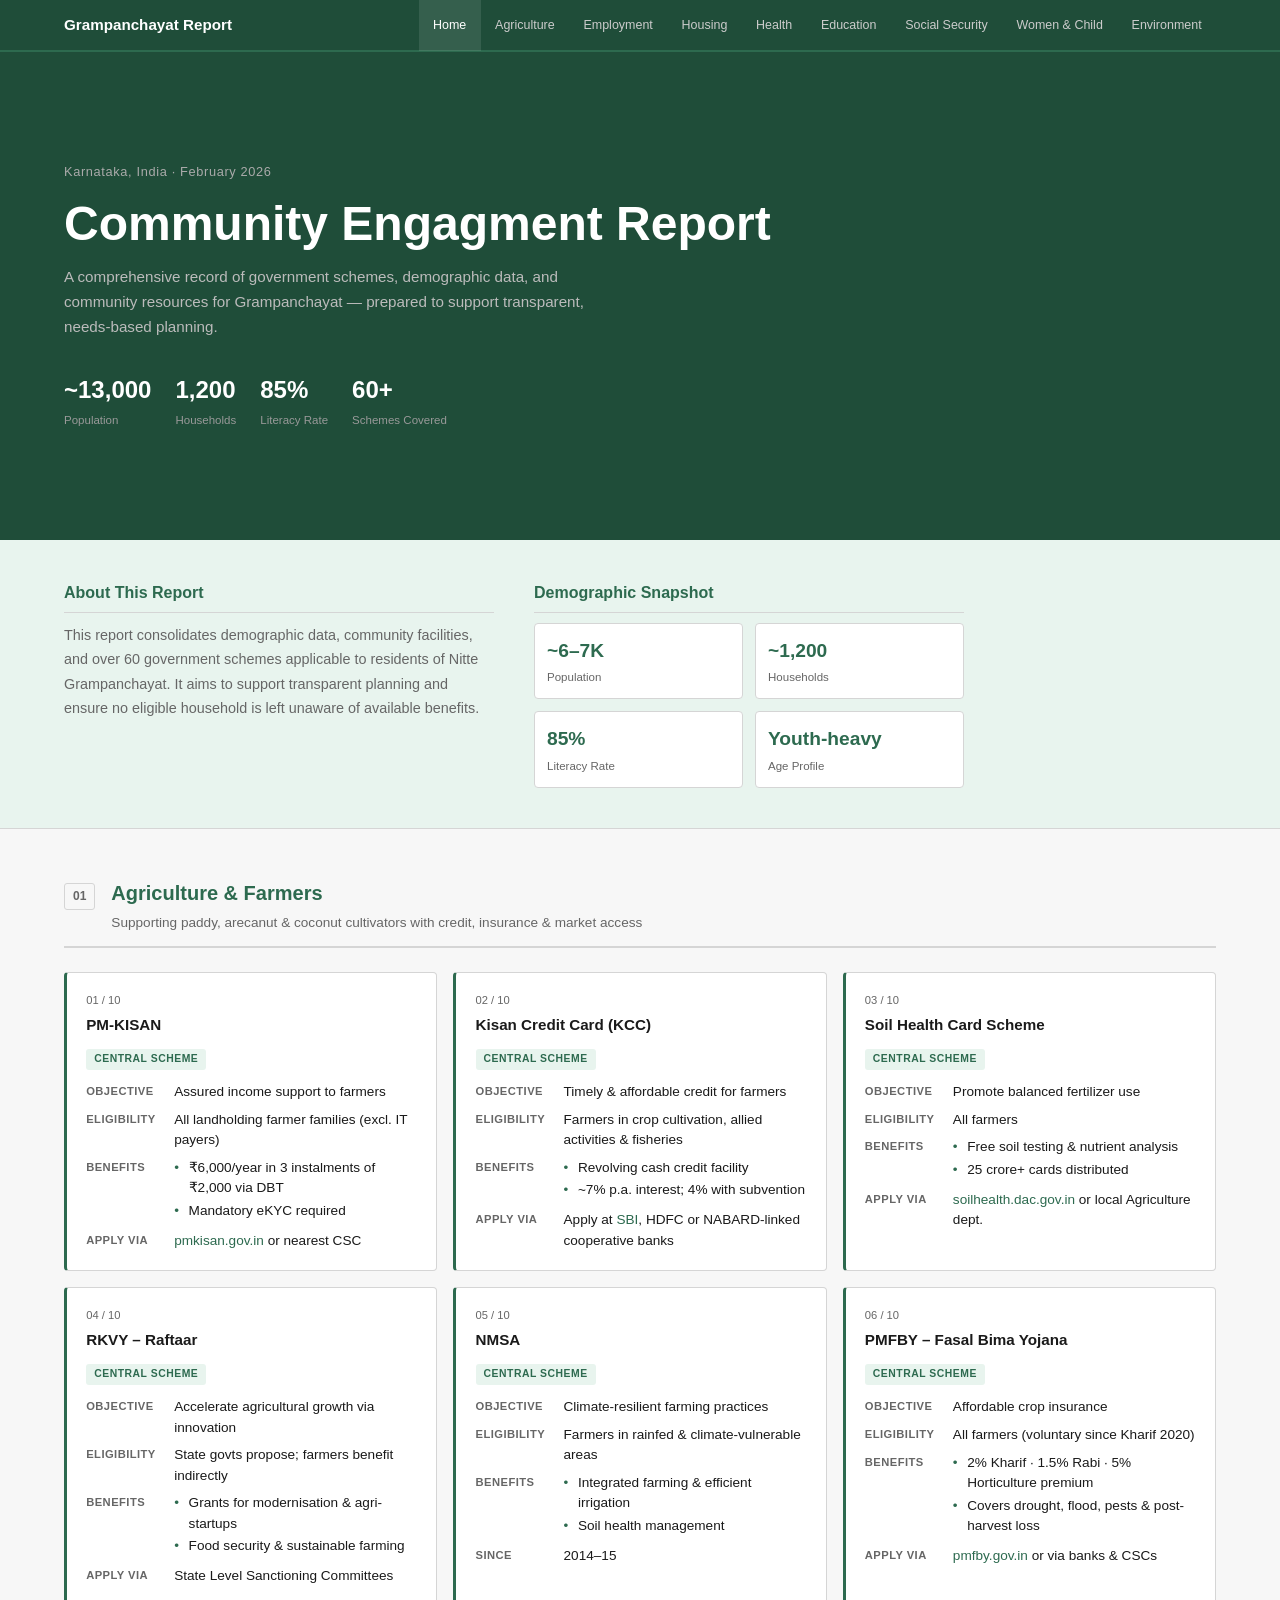
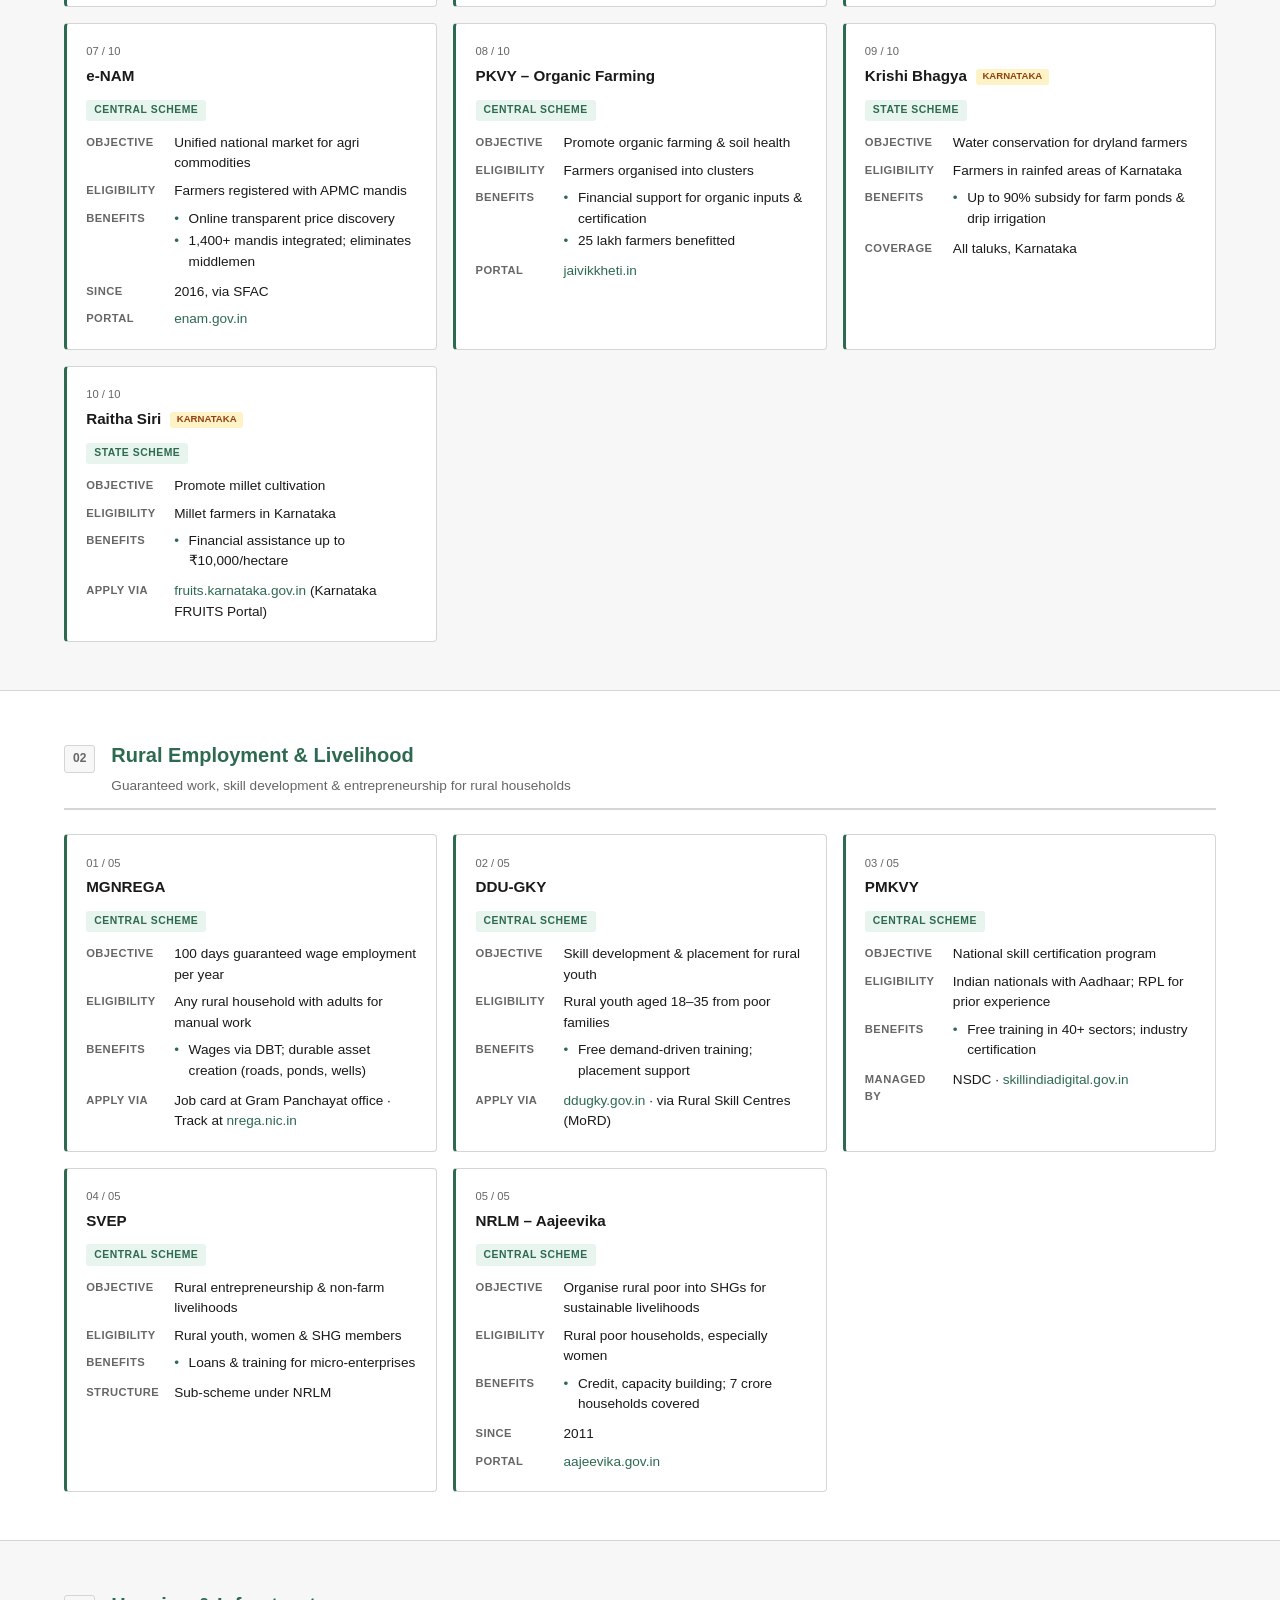
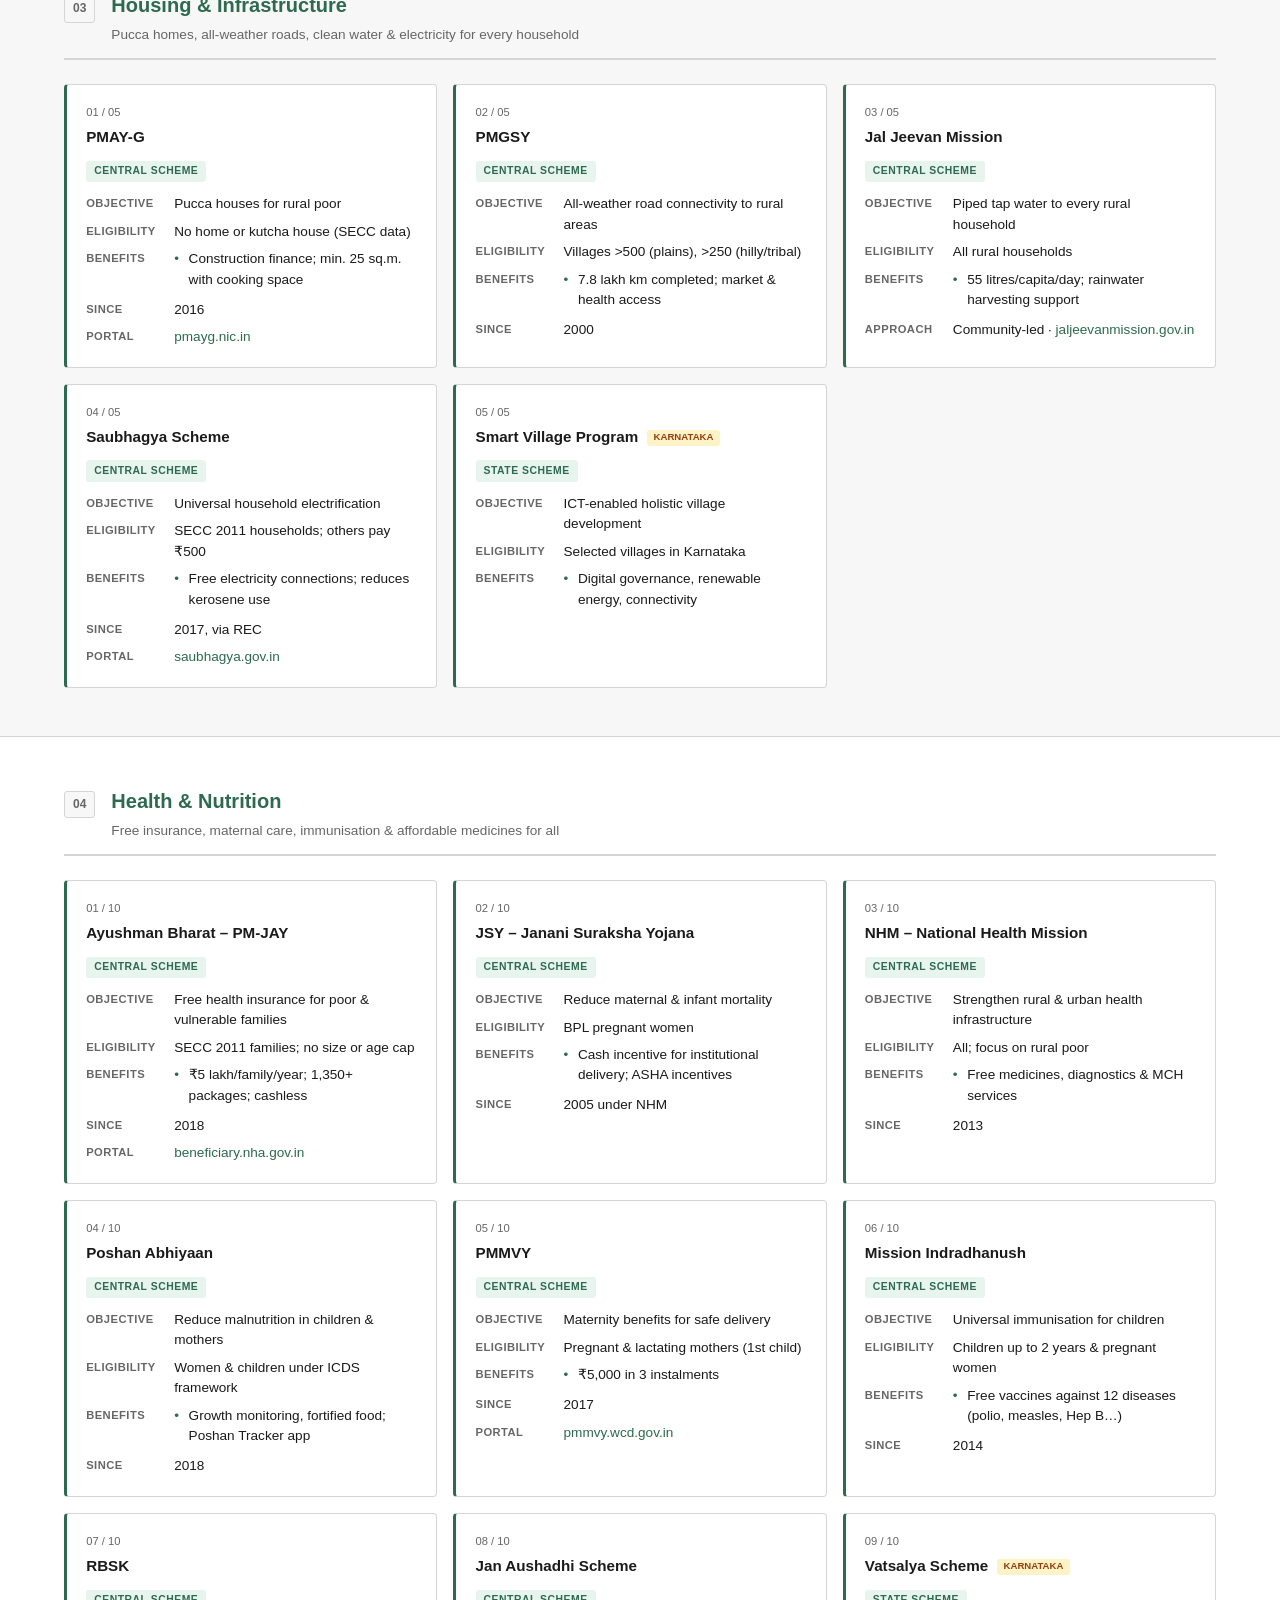
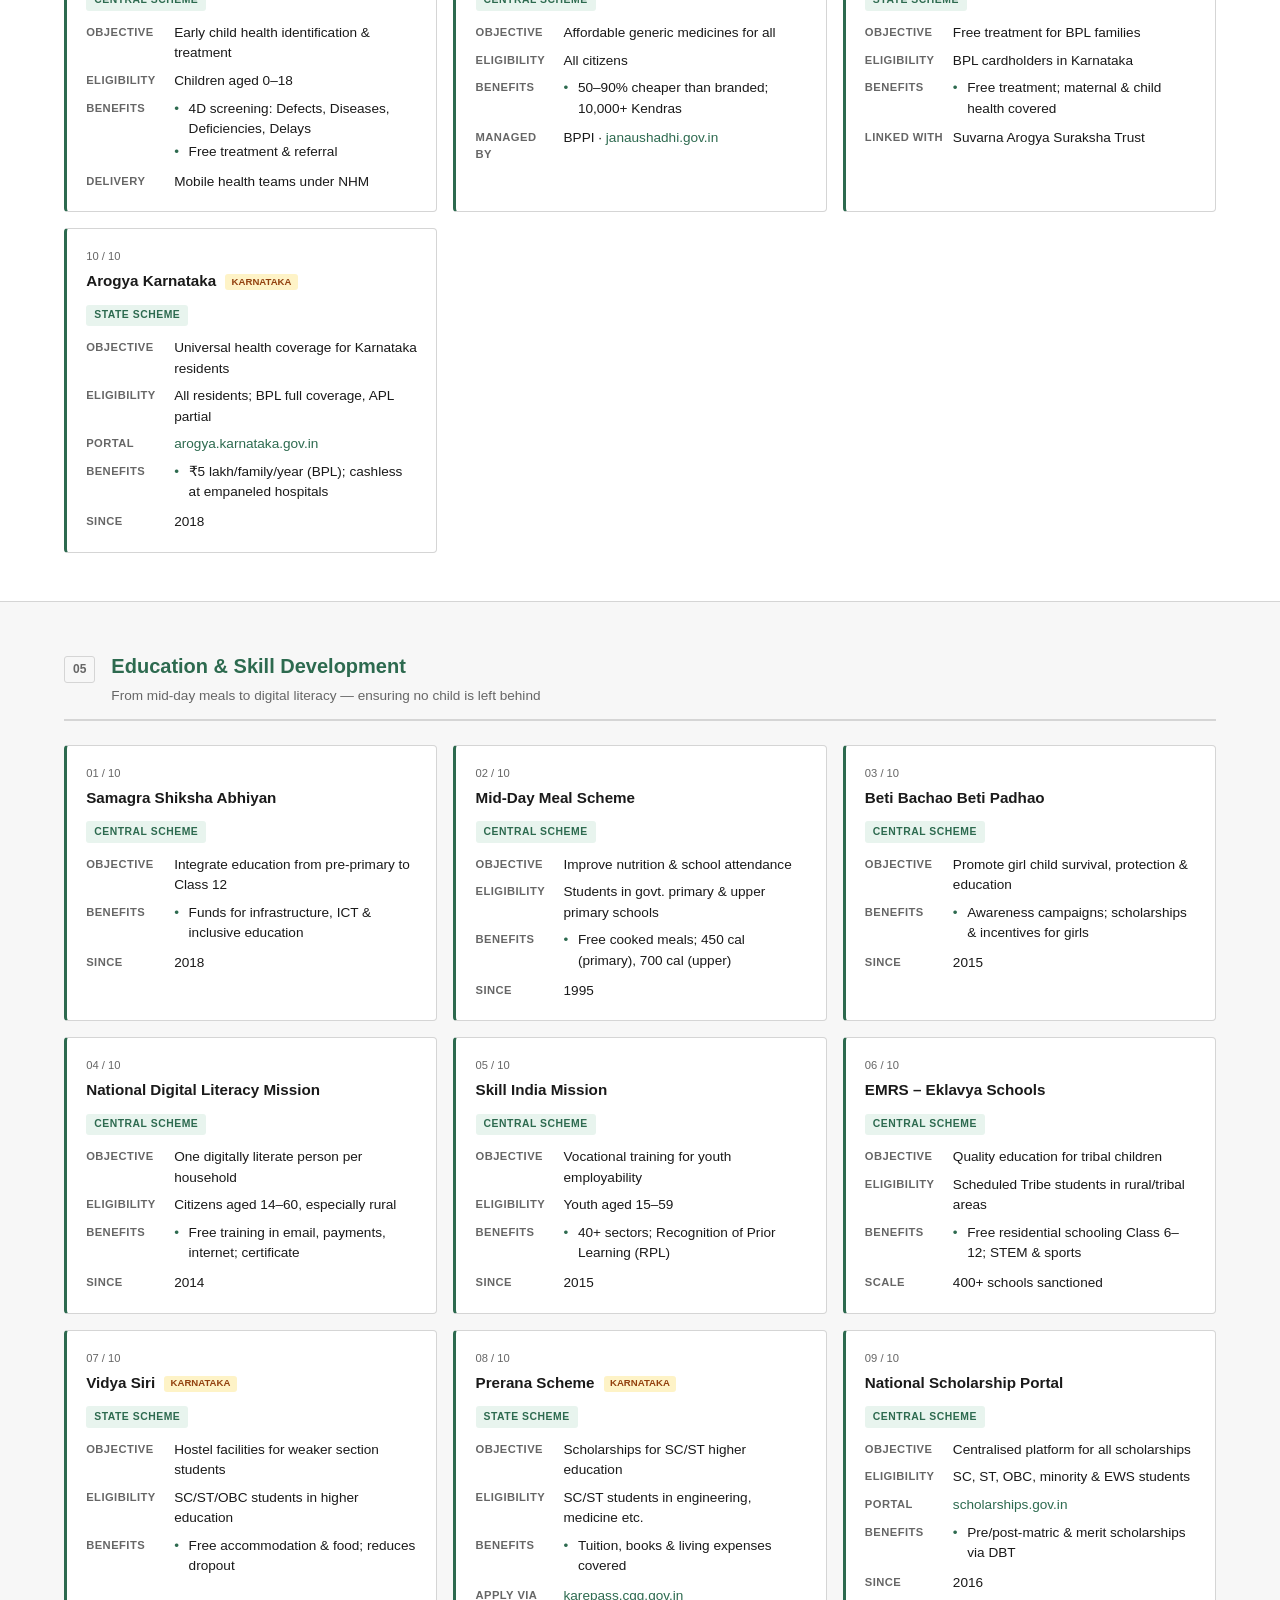
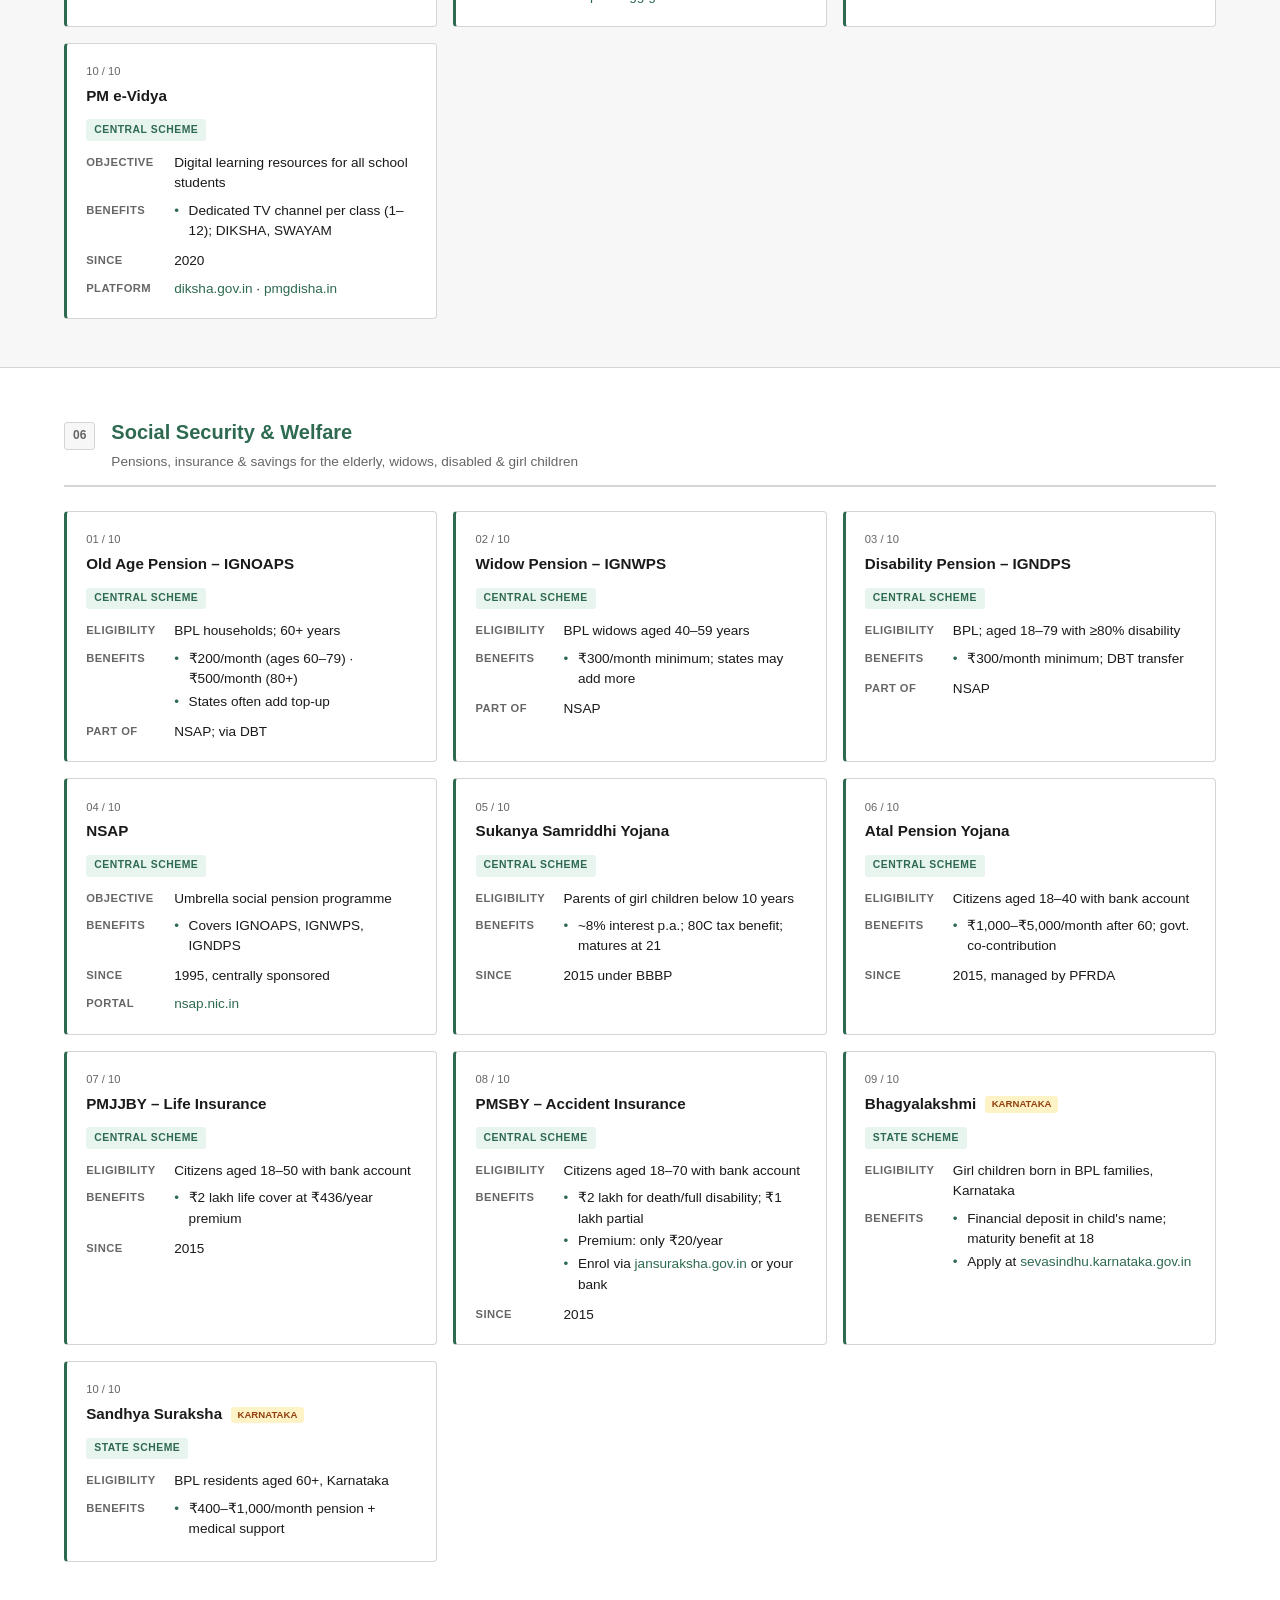
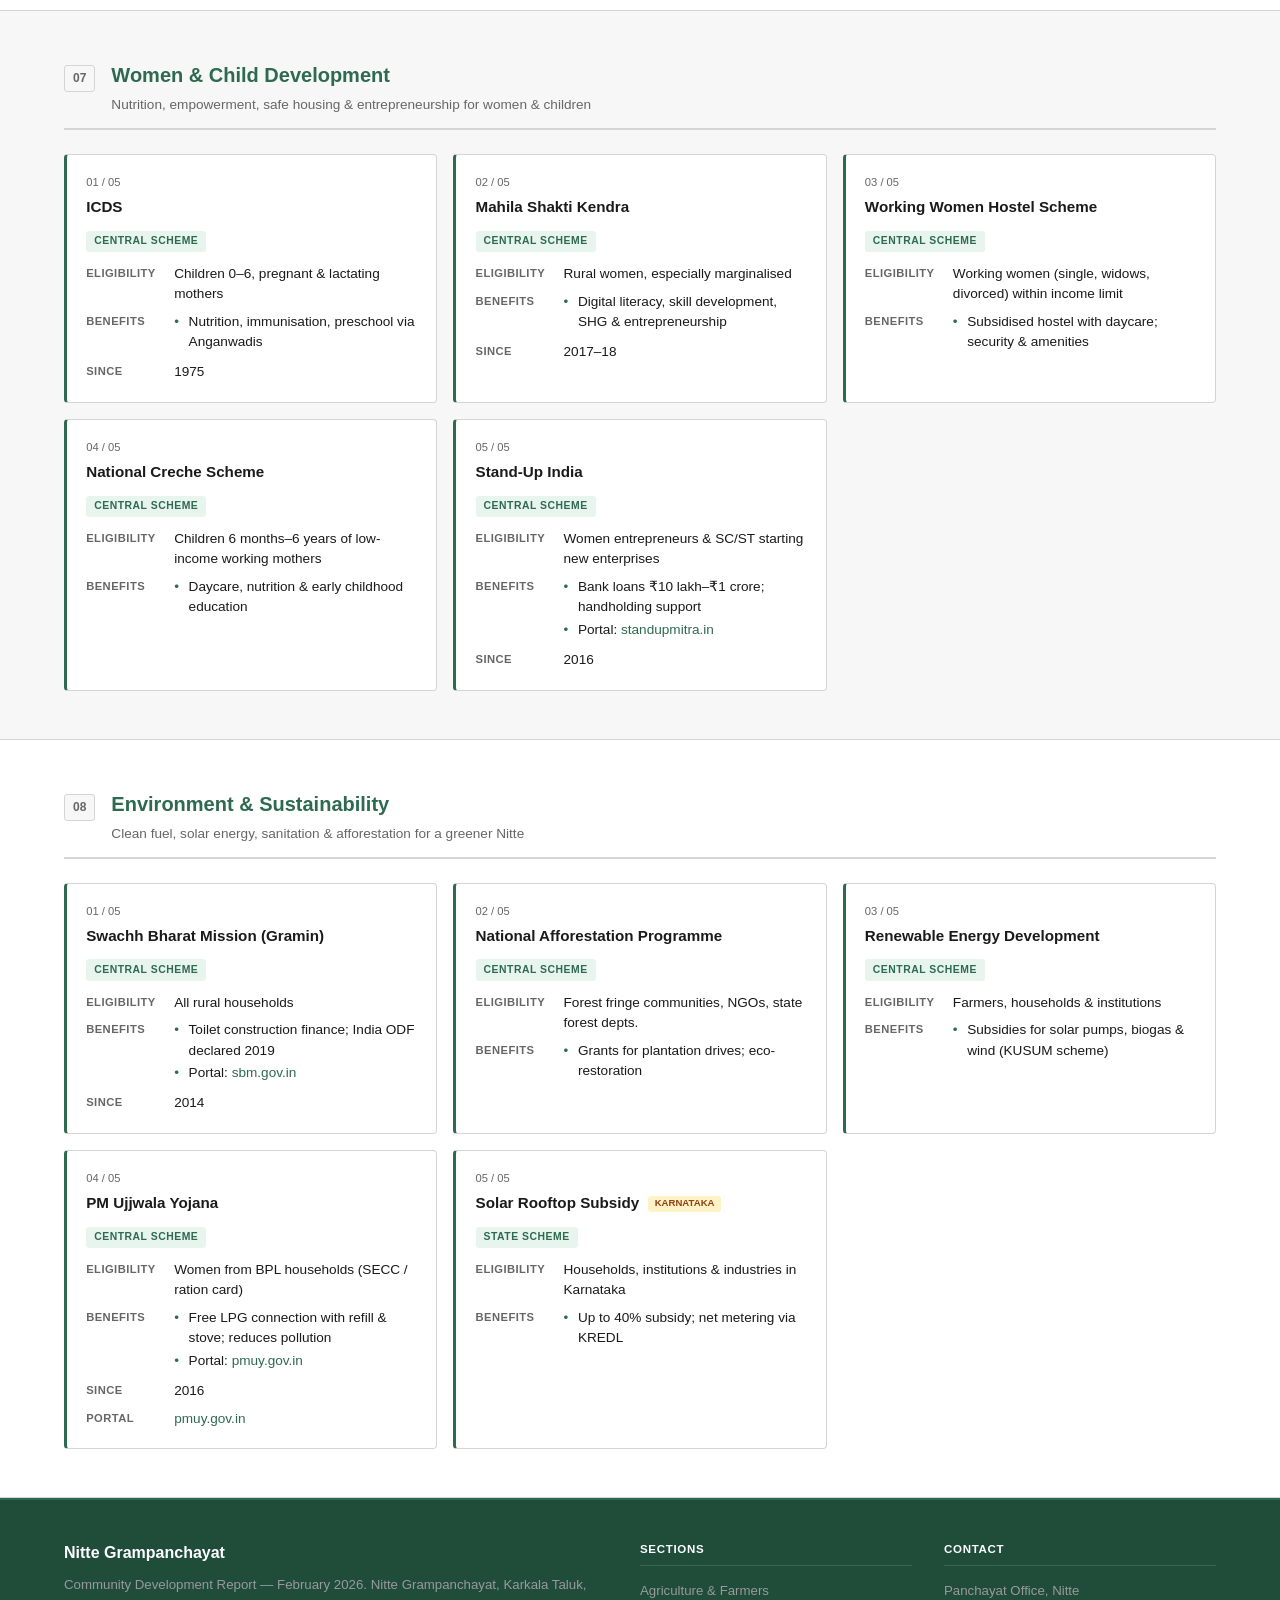
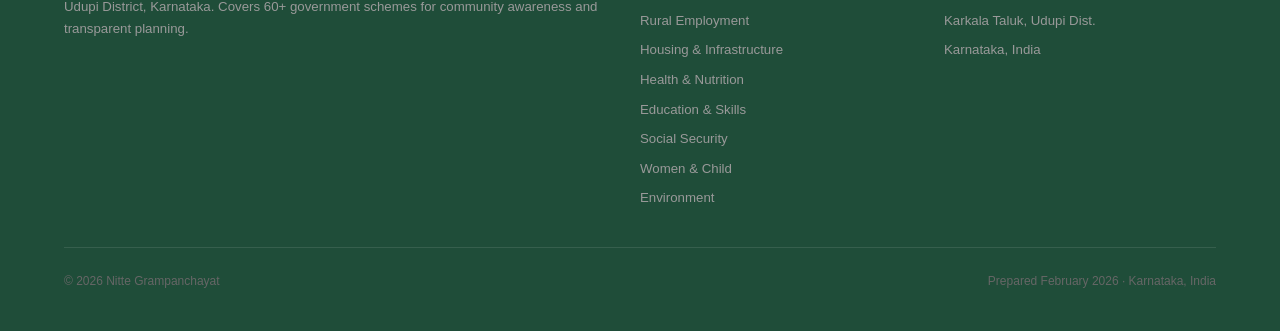
==== index.html @ fbce8b23 "Update index.html v1" ====
<!DOCTYPE html>
<html lang="en">
<head>
  <meta charset="UTF-8">
  <meta name="viewport" content="width=device-width, initial-scale=1.0">
  <meta name="description" content="Community Development Report — Nitte Grampanchayat, Karnataka">
  <title>Community Engagement Report — Nitte Grampanchayat</title>

  <link rel="stylesheet" href="css/variables.css">
  <link rel="stylesheet" href="css/base.css">
  <link rel="stylesheet" href="css/nav.css">
  <link rel="stylesheet" href="css/hero.css">
  <link rel="stylesheet" href="css/overview.css">
  <link rel="stylesheet" href="css/cards.css">
  <link rel="stylesheet" href="css/themes.css">
  <link rel="stylesheet" href="css/footer.css">
</head>
<body>

<!-- NAV -->
<nav>
  <div class="nav-brand">Grampanchayat Report</div>
  <ul class="nav-links">
    <li><a href="#hero">Home</a></li>
    <li><a href="#agriculture">Agriculture</a></li>
    <li><a href="#employment">Employment</a></li>
    <li><a href="#housing">Housing</a></li>
    <li><a href="#health">Health</a></li>
    <li><a href="#education">Education</a></li>
    <li><a href="#social">Social Security</a></li>
    <li><a href="#women">Women &amp; Child</a></li>
    <li><a href="#environment">Environment</a></li>
  </ul>
</nav>

<!-- HERO -->
<section id="hero">
  <p class="hero-eyebrow">Karnataka, India · February 2026</p>
  <h1 class="hero-title">Community Engagment Report</h1>
  <p class="hero-subtitle">A comprehensive record of government schemes, demographic data, and community resources for Grampanchayat — prepared to support transparent, needs-based planning.</p>
  <div class="hero-meta">
    <div class="hero-meta-item"><div class="val">~13,000</div><div class="lbl">Population</div></div>
    <div class="hero-meta-item"><div class="val">1,200</div><div class="lbl">Households</div></div>
    <div class="hero-meta-item"><div class="val">85%</div><div class="lbl">Literacy Rate</div></div>
    <div class="hero-meta-item"><div class="val">60+</div><div class="lbl">Schemes Covered</div></div>
  </div>
</section>

<!-- OVERVIEW -->
<section id="overview">
  <div class="overview-grid">
    <div class="overview-block">
      <h3>About This Report</h3>
      <p>This report consolidates demographic data, community facilities, and over 60 government schemes applicable to residents of Nitte Grampanchayat. It aims to support transparent planning and ensure no eligible household is left unaware of available benefits.</p>
    </div>
    <div class="overview-block">
      <h3>Demographic Snapshot</h3>
      <div class="demo-stats">
        <div class="demo-stat"><div class="n">~6–7K</div><div class="t">Population</div></div>
        <div class="demo-stat"><div class="n">~1,200</div><div class="t">Households</div></div>
        <div class="demo-stat"><div class="n">85%</div><div class="t">Literacy Rate</div></div>
        <div class="demo-stat"><div class="n">Youth-heavy</div><div class="t">Age Profile</div></div>
      </div>
    </div>
  </div>
</section>

<!-- 01 AGRICULTURE -->
<section class="report-section" id="agriculture">
  <div class="section-header">
    <span class="section-number">01</span>
    <div class="section-titles">
      <h2>Agriculture &amp; Farmers</h2>
      <p class="tagline">Supporting paddy, arecanut &amp; coconut cultivators with credit, insurance &amp; market access</p>
    </div>
  </div>
  <div class="schemes-grid">

    <div class="scheme-card">
      <div class="scheme-card-num">01 / 10</div>
      <h3>PM-KISAN</h3>
      <span class="badge">Central Scheme</span>
      <div class="scheme-rows">
        <div class="scheme-row"><span class="lbl">Objective</span><span class="val">Assured income support to farmers</span></div>
        <div class="scheme-row"><span class="lbl">Eligibility</span><span class="val">All landholding farmer families (excl. IT payers)</span></div>
        <div class="scheme-row"><span class="lbl">Benefits</span><span class="val"><ul><li>₹6,000/year in 3 instalments of ₹2,000 via DBT</li><li>Mandatory eKYC required</li></ul></span></div>
        <div class="scheme-row"><span class="lbl">Apply Via</span><span class="val"><a href="https://pmkisan.gov.in" target="_blank" rel="noopener">pmkisan.gov.in</a> or nearest CSC</span></div>
      </div>
    </div>

    <div class="scheme-card">
      <div class="scheme-card-num">02 / 10</div>
      <h3>Kisan Credit Card (KCC)</h3>
      <span class="badge">Central Scheme</span>
      <div class="scheme-rows">
        <div class="scheme-row"><span class="lbl">Objective</span><span class="val">Timely &amp; affordable credit for farmers</span></div>
        <div class="scheme-row"><span class="lbl">Eligibility</span><span class="val">Farmers in crop cultivation, allied activities &amp; fisheries</span></div>
        <div class="scheme-row"><span class="lbl">Benefits</span><span class="val"><ul><li>Revolving cash credit facility</li><li>~7% p.a. interest; 4% with subvention</li></ul></span></div>
        <div class="scheme-row"><span class="lbl">Apply Via</span><span class="val">Apply at <a href="https://sbi.co.in" target="_blank" rel="noopener">SBI</a>, HDFC or NABARD-linked cooperative banks</span></div>
      </div>
    </div>

    <div class="scheme-card">
      <div class="scheme-card-num">03 / 10</div>
      <h3>Soil Health Card Scheme</h3>
      <span class="badge">Central Scheme</span>
      <div class="scheme-rows">
        <div class="scheme-row"><span class="lbl">Objective</span><span class="val">Promote balanced fertilizer use</span></div>
        <div class="scheme-row"><span class="lbl">Eligibility</span><span class="val">All farmers</span></div>
        <div class="scheme-row"><span class="lbl">Benefits</span><span class="val"><ul><li>Free soil testing &amp; nutrient analysis</li><li>25 crore+ cards distributed</li></ul></span></div>
        <div class="scheme-row"><span class="lbl">Apply Via</span><span class="val"><a href="https://soilhealth.dac.gov.in" target="_blank" rel="noopener">soilhealth.dac.gov.in</a> or local Agriculture dept.</span></div>
      </div>
    </div>

    <div class="scheme-card">
      <div class="scheme-card-num">04 / 10</div>
      <h3>RKVY – Raftaar</h3>
      <span class="badge">Central Scheme</span>
      <div class="scheme-rows">
        <div class="scheme-row"><span class="lbl">Objective</span><span class="val">Accelerate agricultural growth via innovation</span></div>
        <div class="scheme-row"><span class="lbl">Eligibility</span><span class="val">State govts propose; farmers benefit indirectly</span></div>
        <div class="scheme-row"><span class="lbl">Benefits</span><span class="val"><ul><li>Grants for modernisation &amp; agri-startups</li><li>Food security &amp; sustainable farming</li></ul></span></div>
        <div class="scheme-row"><span class="lbl">Apply Via</span><span class="val">State Level Sanctioning Committees</span></div>
      </div>
    </div>

    <div class="scheme-card">
      <div class="scheme-card-num">05 / 10</div>
      <h3>NMSA</h3>
      <span class="badge">Central Scheme</span>
      <div class="scheme-rows">
        <div class="scheme-row"><span class="lbl">Objective</span><span class="val">Climate-resilient farming practices</span></div>
        <div class="scheme-row"><span class="lbl">Eligibility</span><span class="val">Farmers in rainfed &amp; climate-vulnerable areas</span></div>
        <div class="scheme-row"><span class="lbl">Benefits</span><span class="val"><ul><li>Integrated farming &amp; efficient irrigation</li><li>Soil health management</li></ul></span></div>
        <div class="scheme-row"><span class="lbl">Since</span><span class="val">2014–15</span></div>
      </div>
    </div>

    <div class="scheme-card">
      <div class="scheme-card-num">06 / 10</div>
      <h3>PMFBY – Fasal Bima Yojana</h3>
      <span class="badge">Central Scheme</span>
      <div class="scheme-rows">
        <div class="scheme-row"><span class="lbl">Objective</span><span class="val">Affordable crop insurance</span></div>
        <div class="scheme-row"><span class="lbl">Eligibility</span><span class="val">All farmers (voluntary since Kharif 2020)</span></div>
        <div class="scheme-row"><span class="lbl">Benefits</span><span class="val"><ul><li>2% Kharif · 1.5% Rabi · 5% Horticulture premium</li><li>Covers drought, flood, pests &amp; post-harvest loss</li></ul></span></div>
        <div class="scheme-row"><span class="lbl">Apply Via</span><span class="val"><a href="https://pmfby.gov.in" target="_blank" rel="noopener">pmfby.gov.in</a> or via banks &amp; CSCs</span></div>
      </div>
    </div>

    <div class="scheme-card">
      <div class="scheme-card-num">07 / 10</div>
      <h3>e-NAM</h3>
      <span class="badge">Central Scheme</span>
      <div class="scheme-rows">
        <div class="scheme-row"><span class="lbl">Objective</span><span class="val">Unified national market for agri commodities</span></div>
        <div class="scheme-row"><span class="lbl">Eligibility</span><span class="val">Farmers registered with APMC mandis</span></div>
        <div class="scheme-row"><span class="lbl">Benefits</span><span class="val"><ul><li>Online transparent price discovery</li><li>1,400+ mandis integrated; eliminates middlemen</li></ul></span></div>
        <div class="scheme-row"><span class="lbl">Since</span><span class="val">2016, via SFAC</span></div>
        <div class="scheme-row"><span class="lbl">Portal</span><span class="val"><a href="https://enam.gov.in" target="_blank" rel="noopener">enam.gov.in</a></span></div>
      </div>
    </div>

    <div class="scheme-card">
      <div class="scheme-card-num">08 / 10</div>
      <h3>PKVY – Organic Farming</h3>
      <span class="badge">Central Scheme</span>
      <div class="scheme-rows">
        <div class="scheme-row"><span class="lbl">Objective</span><span class="val">Promote organic farming &amp; soil health</span></div>
        <div class="scheme-row"><span class="lbl">Eligibility</span><span class="val">Farmers organised into clusters</span></div>
        <div class="scheme-row"><span class="lbl">Benefits</span><span class="val"><ul><li>Financial support for organic inputs &amp; certification</li><li>25 lakh farmers benefitted</li></ul></span></div>
        <div class="scheme-row"><span class="lbl">Portal</span><span class="val"><a href="https://jaivikkheti.in" target="_blank" rel="noopener">jaivikkheti.in</a></span></div>
      </div>
    </div>

    <div class="scheme-card">
      <div class="scheme-card-num">09 / 10</div>
      <h3>Krishi Bhagya <span class="state-tag">Karnataka</span></h3>
      <span class="badge">State Scheme</span>
      <div class="scheme-rows">
        <div class="scheme-row"><span class="lbl">Objective</span><span class="val">Water conservation for dryland farmers</span></div>
        <div class="scheme-row"><span class="lbl">Eligibility</span><span class="val">Farmers in rainfed areas of Karnataka</span></div>
        <div class="scheme-row"><span class="lbl">Benefits</span><span class="val"><ul><li>Up to 90% subsidy for farm ponds &amp; drip irrigation</li></ul></span></div>
        <div class="scheme-row"><span class="lbl">Coverage</span><span class="val">All taluks, Karnataka</span></div>
      </div>
    </div>

    <div class="scheme-card">
      <div class="scheme-card-num">10 / 10</div>
      <h3>Raitha Siri <span class="state-tag">Karnataka</span></h3>
      <span class="badge">State Scheme</span>
      <div class="scheme-rows">
        <div class="scheme-row"><span class="lbl">Objective</span><span class="val">Promote millet cultivation</span></div>
        <div class="scheme-row"><span class="lbl">Eligibility</span><span class="val">Millet farmers in Karnataka</span></div>
        <div class="scheme-row"><span class="lbl">Benefits</span><span class="val"><ul><li>Financial assistance up to ₹10,000/hectare</li></ul></span></div>
        <div class="scheme-row"><span class="lbl">Apply Via</span><span class="val"><a href="https://fruits.karnataka.gov.in" target="_blank" rel="noopener">fruits.karnataka.gov.in</a> (Karnataka FRUITS Portal)</span></div>
      </div>
    </div>

  </div>
</section>

<!-- 02 EMPLOYMENT -->
<section class="report-section" id="employment">
  <div class="section-header">
    <span class="section-number">02</span>
    <div class="section-titles">
      <h2>Rural Employment &amp; Livelihood</h2>
      <p class="tagline">Guaranteed work, skill development &amp; entrepreneurship for rural households</p>
    </div>
  </div>
  <div class="schemes-grid">

    <div class="scheme-card">
      <div class="scheme-card-num">01 / 05</div>
      <h3>MGNREGA</h3>
      <span class="badge">Central Scheme</span>
      <div class="scheme-rows">
        <div class="scheme-row"><span class="lbl">Objective</span><span class="val">100 days guaranteed wage employment per year</span></div>
        <div class="scheme-row"><span class="lbl">Eligibility</span><span class="val">Any rural household with adults for manual work</span></div>
        <div class="scheme-row"><span class="lbl">Benefits</span><span class="val"><ul><li>Wages via DBT; durable asset creation (roads, ponds, wells)</li></ul></span></div>
        <div class="scheme-row"><span class="lbl">Apply Via</span><span class="val">Job card at Gram Panchayat office · Track at <a href="https://nrega.nic.in" target="_blank" rel="noopener">nrega.nic.in</a></span></div>
      </div>
    </div>

    <div class="scheme-card">
      <div class="scheme-card-num">02 / 05</div>
      <h3>DDU-GKY</h3>
      <span class="badge">Central Scheme</span>
      <div class="scheme-rows">
        <div class="scheme-row"><span class="lbl">Objective</span><span class="val">Skill development &amp; placement for rural youth</span></div>
        <div class="scheme-row"><span class="lbl">Eligibility</span><span class="val">Rural youth aged 18–35 from poor families</span></div>
        <div class="scheme-row"><span class="lbl">Benefits</span><span class="val"><ul><li>Free demand-driven training; placement support</li></ul></span></div>
        <div class="scheme-row"><span class="lbl">Apply Via</span><span class="val"><a href="https://ddugky.gov.in" target="_blank" rel="noopener">ddugky.gov.in</a> · via Rural Skill Centres (MoRD)</span></div>
      </div>
    </div>

    <div class="scheme-card">
      <div class="scheme-card-num">03 / 05</div>
      <h3>PMKVY</h3>
      <span class="badge">Central Scheme</span>
      <div class="scheme-rows">
        <div class="scheme-row"><span class="lbl">Objective</span><span class="val">National skill certification program</span></div>
        <div class="scheme-row"><span class="lbl">Eligibility</span><span class="val">Indian nationals with Aadhaar; RPL for prior experience</span></div>
        <div class="scheme-row"><span class="lbl">Benefits</span><span class="val"><ul><li>Free training in 40+ sectors; industry certification</li></ul></span></div>
        <div class="scheme-row"><span class="lbl">Managed By</span><span class="val">NSDC · <a href="https://skillindiadigital.gov.in" target="_blank" rel="noopener">skillindiadigital.gov.in</a></span></div>
      </div>
    </div>

    <div class="scheme-card">
      <div class="scheme-card-num">04 / 05</div>
      <h3>SVEP</h3>
      <span class="badge">Central Scheme</span>
      <div class="scheme-rows">
        <div class="scheme-row"><span class="lbl">Objective</span><span class="val">Rural entrepreneurship &amp; non-farm livelihoods</span></div>
        <div class="scheme-row"><span class="lbl">Eligibility</span><span class="val">Rural youth, women &amp; SHG members</span></div>
        <div class="scheme-row"><span class="lbl">Benefits</span><span class="val"><ul><li>Loans &amp; training for micro-enterprises</li></ul></span></div>
        <div class="scheme-row"><span class="lbl">Structure</span><span class="val">Sub-scheme under NRLM</span></div>
      </div>
    </div>

    <div class="scheme-card">
      <div class="scheme-card-num">05 / 05</div>
      <h3>NRLM – Aajeevika</h3>
      <span class="badge">Central Scheme</span>
      <div class="scheme-rows">
        <div class="scheme-row"><span class="lbl">Objective</span><span class="val">Organise rural poor into SHGs for sustainable livelihoods</span></div>
        <div class="scheme-row"><span class="lbl">Eligibility</span><span class="val">Rural poor households, especially women</span></div>
        <div class="scheme-row"><span class="lbl">Benefits</span><span class="val"><ul><li>Credit, capacity building; 7 crore households covered</li></ul></span></div>
        <div class="scheme-row"><span class="lbl">Since</span><span class="val">2011</span></div>
        <div class="scheme-row"><span class="lbl">Portal</span><span class="val"><a href="https://aajeevika.gov.in" target="_blank" rel="noopener">aajeevika.gov.in</a></span></div>
      </div>
    </div>

  </div>
</section>

<!-- 03 HOUSING -->
<section class="report-section" id="housing">
  <div class="section-header">
    <span class="section-number">03</span>
    <div class="section-titles">
      <h2>Housing &amp; Infrastructure</h2>
      <p class="tagline">Pucca homes, all-weather roads, clean water &amp; electricity for every household</p>
    </div>
  </div>
  <div class="schemes-grid">

    <div class="scheme-card">
      <div class="scheme-card-num">01 / 05</div>
      <h3>PMAY-G</h3>
      <span class="badge">Central Scheme</span>
      <div class="scheme-rows">
        <div class="scheme-row"><span class="lbl">Objective</span><span class="val">Pucca houses for rural poor</span></div>
        <div class="scheme-row"><span class="lbl">Eligibility</span><span class="val">No home or kutcha house (SECC data)</span></div>
        <div class="scheme-row"><span class="lbl">Benefits</span><span class="val"><ul><li>Construction finance; min. 25 sq.m. with cooking space</li></ul></span></div>
        <div class="scheme-row"><span class="lbl">Since</span><span class="val">2016</span></div>
        <div class="scheme-row"><span class="lbl">Portal</span><span class="val"><a href="https://pmayg.nic.in" target="_blank" rel="noopener">pmayg.nic.in</a></span></div>
      </div>
    </div>

    <div class="scheme-card">
      <div class="scheme-card-num">02 / 05</div>
      <h3>PMGSY</h3>
      <span class="badge">Central Scheme</span>
      <div class="scheme-rows">
        <div class="scheme-row"><span class="lbl">Objective</span><span class="val">All-weather road connectivity to rural areas</span></div>
        <div class="scheme-row"><span class="lbl">Eligibility</span><span class="val">Villages &gt;500 (plains), &gt;250 (hilly/tribal)</span></div>
        <div class="scheme-row"><span class="lbl">Benefits</span><span class="val"><ul><li>7.8 lakh km completed; market &amp; health access</li></ul></span></div>
        <div class="scheme-row"><span class="lbl">Since</span><span class="val">2000</span></div>
      </div>
    </div>

    <div class="scheme-card">
      <div class="scheme-card-num">03 / 05</div>
      <h3>Jal Jeevan Mission</h3>
      <span class="badge">Central Scheme</span>
      <div class="scheme-rows">
        <div class="scheme-row"><span class="lbl">Objective</span><span class="val">Piped tap water to every rural household</span></div>
        <div class="scheme-row"><span class="lbl">Eligibility</span><span class="val">All rural households</span></div>
        <div class="scheme-row"><span class="lbl">Benefits</span><span class="val"><ul><li>55 litres/capita/day; rainwater harvesting support</li></ul></span></div>
        <div class="scheme-row"><span class="lbl">Approach</span><span class="val">Community-led · <a href="https://jaljeevanmission.gov.in" target="_blank" rel="noopener">jaljeevanmission.gov.in</a></span></div>
      </div>
    </div>

    <div class="scheme-card">
      <div class="scheme-card-num">04 / 05</div>
      <h3>Saubhagya Scheme</h3>
      <span class="badge">Central Scheme</span>
      <div class="scheme-rows">
        <div class="scheme-row"><span class="lbl">Objective</span><span class="val">Universal household electrification</span></div>
        <div class="scheme-row"><span class="lbl">Eligibility</span><span class="val">SECC 2011 households; others pay ₹500</span></div>
        <div class="scheme-row"><span class="lbl">Benefits</span><span class="val"><ul><li>Free electricity connections; reduces kerosene use</li></ul></span></div>
        <div class="scheme-row"><span class="lbl">Since</span><span class="val">2017, via REC</span></div>
        <div class="scheme-row"><span class="lbl">Portal</span><span class="val"><a href="https://saubhagya.gov.in" target="_blank" rel="noopener">saubhagya.gov.in</a></span></div>
      </div>
    </div>

    <div class="scheme-card">
      <div class="scheme-card-num">05 / 05</div>
      <h3>Smart Village Program <span class="state-tag">Karnataka</span></h3>
      <span class="badge">State Scheme</span>
      <div class="scheme-rows">
        <div class="scheme-row"><span class="lbl">Objective</span><span class="val">ICT-enabled holistic village development</span></div>
        <div class="scheme-row"><span class="lbl">Eligibility</span><span class="val">Selected villages in Karnataka</span></div>
        <div class="scheme-row"><span class="lbl">Benefits</span><span class="val"><ul><li>Digital governance, renewable energy, connectivity</li></ul></span></div>
      </div>
    </div>

  </div>
</section>

<!-- 04 HEALTH -->
<section class="report-section" id="health">
  <div class="section-header">
    <span class="section-number">04</span>
    <div class="section-titles">
      <h2>Health &amp; Nutrition</h2>
      <p class="tagline">Free insurance, maternal care, immunisation &amp; affordable medicines for all</p>
    </div>
  </div>
  <div class="schemes-grid">

    <div class="scheme-card">
      <div class="scheme-card-num">01 / 10</div>
      <h3>Ayushman Bharat – PM-JAY</h3>
      <span class="badge">Central Scheme</span>
      <div class="scheme-rows">
        <div class="scheme-row"><span class="lbl">Objective</span><span class="val">Free health insurance for poor &amp; vulnerable families</span></div>
        <div class="scheme-row"><span class="lbl">Eligibility</span><span class="val">SECC 2011 families; no size or age cap</span></div>
        <div class="scheme-row"><span class="lbl">Benefits</span><span class="val"><ul><li>₹5 lakh/family/year; 1,350+ packages; cashless</li></ul></span></div>
        <div class="scheme-row"><span class="lbl">Since</span><span class="val">2018</span></div>
        <div class="scheme-row"><span class="lbl">Portal</span><span class="val"><a href="https://beneficiary.nha.gov.in" target="_blank" rel="noopener">beneficiary.nha.gov.in</a></span></div>
      </div>
    </div>

    <div class="scheme-card">
      <div class="scheme-card-num">02 / 10</div>
      <h3>JSY – Janani Suraksha Yojana</h3>
      <span class="badge">Central Scheme</span>
      <div class="scheme-rows">
        <div class="scheme-row"><span class="lbl">Objective</span><span class="val">Reduce maternal &amp; infant mortality</span></div>
        <div class="scheme-row"><span class="lbl">Eligibility</span><span class="val">BPL pregnant women</span></div>
        <div class="scheme-row"><span class="lbl">Benefits</span><span class="val"><ul><li>Cash incentive for institutional delivery; ASHA incentives</li></ul></span></div>
        <div class="scheme-row"><span class="lbl">Since</span><span class="val">2005 under NHM</span></div>
      </div>
    </div>

    <div class="scheme-card">
      <div class="scheme-card-num">03 / 10</div>
      <h3>NHM – National Health Mission</h3>
      <span class="badge">Central Scheme</span>
      <div class="scheme-rows">
        <div class="scheme-row"><span class="lbl">Objective</span><span class="val">Strengthen rural &amp; urban health infrastructure</span></div>
        <div class="scheme-row"><span class="lbl">Eligibility</span><span class="val">All; focus on rural poor</span></div>
        <div class="scheme-row"><span class="lbl">Benefits</span><span class="val"><ul><li>Free medicines, diagnostics &amp; MCH services</li></ul></span></div>
        <div class="scheme-row"><span class="lbl">Since</span><span class="val">2013</span></div>
      </div>
    </div>

    <div class="scheme-card">
      <div class="scheme-card-num">04 / 10</div>
      <h3>Poshan Abhiyaan</h3>
      <span class="badge">Central Scheme</span>
      <div class="scheme-rows">
        <div class="scheme-row"><span class="lbl">Objective</span><span class="val">Reduce malnutrition in children &amp; mothers</span></div>
        <div class="scheme-row"><span class="lbl">Eligibility</span><span class="val">Women &amp; children under ICDS framework</span></div>
        <div class="scheme-row"><span class="lbl">Benefits</span><span class="val"><ul><li>Growth monitoring, fortified food; Poshan Tracker app</li></ul></span></div>
        <div class="scheme-row"><span class="lbl">Since</span><span class="val">2018</span></div>
      </div>
    </div>

    <div class="scheme-card">
      <div class="scheme-card-num">05 / 10</div>
      <h3>PMMVY</h3>
      <span class="badge">Central Scheme</span>
      <div class="scheme-rows">
        <div class="scheme-row"><span class="lbl">Objective</span><span class="val">Maternity benefits for safe delivery</span></div>
        <div class="scheme-row"><span class="lbl">Eligibility</span><span class="val">Pregnant &amp; lactating mothers (1st child)</span></div>
        <div class="scheme-row"><span class="lbl">Benefits</span><span class="val"><ul><li>₹5,000 in 3 instalments</li></ul></span></div>
        <div class="scheme-row"><span class="lbl">Since</span><span class="val">2017</span></div>
        <div class="scheme-row"><span class="lbl">Portal</span><span class="val"><a href="https://pmmvy.wcd.gov.in" target="_blank" rel="noopener">pmmvy.wcd.gov.in</a></span></div>
      </div>
    </div>

    <div class="scheme-card">
      <div class="scheme-card-num">06 / 10</div>
      <h3>Mission Indradhanush</h3>
      <span class="badge">Central Scheme</span>
      <div class="scheme-rows">
        <div class="scheme-row"><span class="lbl">Objective</span><span class="val">Universal immunisation for children</span></div>
        <div class="scheme-row"><span class="lbl">Eligibility</span><span class="val">Children up to 2 years &amp; pregnant women</span></div>
        <div class="scheme-row"><span class="lbl">Benefits</span><span class="val"><ul><li>Free vaccines against 12 diseases (polio, measles, Hep B…)</li></ul></span></div>
        <div class="scheme-row"><span class="lbl">Since</span><span class="val">2014</span></div>
      </div>
    </div>

    <div class="scheme-card">
      <div class="scheme-card-num">07 / 10</div>
      <h3>RBSK</h3>
      <span class="badge">Central Scheme</span>
      <div class="scheme-rows">
        <div class="scheme-row"><span class="lbl">Objective</span><span class="val">Early child health identification &amp; treatment</span></div>
        <div class="scheme-row"><span class="lbl">Eligibility</span><span class="val">Children aged 0–18</span></div>
        <div class="scheme-row"><span class="lbl">Benefits</span><span class="val"><ul><li>4D screening: Defects, Diseases, Deficiencies, Delays</li><li>Free treatment &amp; referral</li></ul></span></div>
        <div class="scheme-row"><span class="lbl">Delivery</span><span class="val">Mobile health teams under NHM</span></div>
      </div>
    </div>

    <div class="scheme-card">
      <div class="scheme-card-num">08 / 10</div>
      <h3>Jan Aushadhi Scheme</h3>
      <span class="badge">Central Scheme</span>
      <div class="scheme-rows">
        <div class="scheme-row"><span class="lbl">Objective</span><span class="val">Affordable generic medicines for all</span></div>
        <div class="scheme-row"><span class="lbl">Eligibility</span><span class="val">All citizens</span></div>
        <div class="scheme-row"><span class="lbl">Benefits</span><span class="val"><ul><li>50–90% cheaper than branded; 10,000+ Kendras</li></ul></span></div>
        <div class="scheme-row"><span class="lbl">Managed By</span><span class="val">BPPI · <a href="https://janaushadhi.gov.in" target="_blank" rel="noopener">janaushadhi.gov.in</a></span></div>
      </div>
    </div>

    <div class="scheme-card">
      <div class="scheme-card-num">09 / 10</div>
      <h3>Vatsalya Scheme <span class="state-tag">Karnataka</span></h3>
      <span class="badge">State Scheme</span>
      <div class="scheme-rows">
        <div class="scheme-row"><span class="lbl">Objective</span><span class="val">Free treatment for BPL families</span></div>
        <div class="scheme-row"><span class="lbl">Eligibility</span><span class="val">BPL cardholders in Karnataka</span></div>
        <div class="scheme-row"><span class="lbl">Benefits</span><span class="val"><ul><li>Free treatment; maternal &amp; child health covered</li></ul></span></div>
        <div class="scheme-row"><span class="lbl">Linked With</span><span class="val">Suvarna Arogya Suraksha Trust</span></div>
      </div>
    </div>

    <div class="scheme-card">
      <div class="scheme-card-num">10 / 10</div>
      <h3>Arogya Karnataka <span class="state-tag">Karnataka</span></h3>
      <span class="badge">State Scheme</span>
      <div class="scheme-rows">
        <div class="scheme-row"><span class="lbl">Objective</span><span class="val">Universal health coverage for Karnataka residents</span></div>
        <div class="scheme-row"><span class="lbl">Eligibility</span><span class="val">All residents; BPL full coverage, APL partial</span></div>
        <div class="scheme-row"><span class="lbl">Portal</span><span class="val"><a href="https://arogya.karnataka.gov.in" target="_blank" rel="noopener">arogya.karnataka.gov.in</a></span></div>
        <div class="scheme-row"><span class="lbl">Benefits</span><span class="val"><ul><li>₹5 lakh/family/year (BPL); cashless at empaneled hospitals</li></ul></span></div>
        <div class="scheme-row"><span class="lbl">Since</span><span class="val">2018</span></div>
      </div>
    </div>

  </div>
</section>

<!-- 05 EDUCATION -->
<section class="report-section" id="education">
  <div class="section-header">
    <span class="section-number">05</span>
    <div class="section-titles">
      <h2>Education &amp; Skill Development</h2>
      <p class="tagline">From mid-day meals to digital literacy — ensuring no child is left behind</p>
    </div>
  </div>
  <div class="schemes-grid">

    <div class="scheme-card"><div class="scheme-card-num">01 / 10</div><h3>Samagra Shiksha Abhiyan</h3><span class="badge">Central Scheme</span><div class="scheme-rows"><div class="scheme-row"><span class="lbl">Objective</span><span class="val">Integrate education from pre-primary to Class 12</span></div><div class="scheme-row"><span class="lbl">Benefits</span><span class="val"><ul><li>Funds for infrastructure, ICT &amp; inclusive education</li></ul></span></div><div class="scheme-row"><span class="lbl">Since</span><span class="val">2018</span></div></div></div>

    <div class="scheme-card"><div class="scheme-card-num">02 / 10</div><h3>Mid-Day Meal Scheme</h3><span class="badge">Central Scheme</span><div class="scheme-rows"><div class="scheme-row"><span class="lbl">Objective</span><span class="val">Improve nutrition &amp; school attendance</span></div><div class="scheme-row"><span class="lbl">Eligibility</span><span class="val">Students in govt. primary &amp; upper primary schools</span></div><div class="scheme-row"><span class="lbl">Benefits</span><span class="val"><ul><li>Free cooked meals; 450 cal (primary), 700 cal (upper)</li></ul></span></div><div class="scheme-row"><span class="lbl">Since</span><span class="val">1995</span></div></div></div>

    <div class="scheme-card"><div class="scheme-card-num">03 / 10</div><h3>Beti Bachao Beti Padhao</h3><span class="badge">Central Scheme</span><div class="scheme-rows"><div class="scheme-row"><span class="lbl">Objective</span><span class="val">Promote girl child survival, protection &amp; education</span></div><div class="scheme-row"><span class="lbl">Benefits</span><span class="val"><ul><li>Awareness campaigns; scholarships &amp; incentives for girls</li></ul></span></div><div class="scheme-row"><span class="lbl">Since</span><span class="val">2015</span></div></div></div>

    <div class="scheme-card"><div class="scheme-card-num">04 / 10</div><h3>National Digital Literacy Mission</h3><span class="badge">Central Scheme</span><div class="scheme-rows"><div class="scheme-row"><span class="lbl">Objective</span><span class="val">One digitally literate person per household</span></div><div class="scheme-row"><span class="lbl">Eligibility</span><span class="val">Citizens aged 14–60, especially rural</span></div><div class="scheme-row"><span class="lbl">Benefits</span><span class="val"><ul><li>Free training in email, payments, internet; certificate</li></ul></span></div><div class="scheme-row"><span class="lbl">Since</span><span class="val">2014</span></div></div></div>

    <div class="scheme-card"><div class="scheme-card-num">05 / 10</div><h3>Skill India Mission</h3><span class="badge">Central Scheme</span><div class="scheme-rows"><div class="scheme-row"><span class="lbl">Objective</span><span class="val">Vocational training for youth employability</span></div><div class="scheme-row"><span class="lbl">Eligibility</span><span class="val">Youth aged 15–59</span></div><div class="scheme-row"><span class="lbl">Benefits</span><span class="val"><ul><li>40+ sectors; Recognition of Prior Learning (RPL)</li></ul></span></div><div class="scheme-row"><span class="lbl">Since</span><span class="val">2015</span></div></div></div>

    <div class="scheme-card"><div class="scheme-card-num">06 / 10</div><h3>EMRS – Eklavya Schools</h3><span class="badge">Central Scheme</span><div class="scheme-rows"><div class="scheme-row"><span class="lbl">Objective</span><span class="val">Quality education for tribal children</span></div><div class="scheme-row"><span class="lbl">Eligibility</span><span class="val">Scheduled Tribe students in rural/tribal areas</span></div><div class="scheme-row"><span class="lbl">Benefits</span><span class="val"><ul><li>Free residential schooling Class 6–12; STEM &amp; sports</li></ul></span></div><div class="scheme-row"><span class="lbl">Scale</span><span class="val">400+ schools sanctioned</span></div></div></div>

    <div class="scheme-card"><div class="scheme-card-num">07 / 10</div><h3>Vidya Siri <span class="state-tag">Karnataka</span></h3><span class="badge">State Scheme</span><div class="scheme-rows"><div class="scheme-row"><span class="lbl">Objective</span><span class="val">Hostel facilities for weaker section students</span></div><div class="scheme-row"><span class="lbl">Eligibility</span><span class="val">SC/ST/OBC students in higher education</span></div><div class="scheme-row"><span class="lbl">Benefits</span><span class="val"><ul><li>Free accommodation &amp; food; reduces dropout</li></ul></span></div></div></div>

    <div class="scheme-card"><div class="scheme-card-num">08 / 10</div><h3>Prerana Scheme <span class="state-tag">Karnataka</span></h3><span class="badge">State Scheme</span><div class="scheme-rows"><div class="scheme-row"><span class="lbl">Objective</span><span class="val">Scholarships for SC/ST higher education</span></div><div class="scheme-row"><span class="lbl">Eligibility</span><span class="val">SC/ST students in engineering, medicine etc.</span></div><div class="scheme-row"><span class="lbl">Benefits</span><span class="val"><ul><li>Tuition, books &amp; living expenses covered</li></ul></span></div><div class="scheme-row"><span class="lbl">Apply Via</span><span class="val"><a href="https://karepass.cgg.gov.in" target="_blank" rel="noopener">karepass.cgg.gov.in</a></span></div></div></div>

    <div class="scheme-card"><div class="scheme-card-num">09 / 10</div><h3>National Scholarship Portal</h3><span class="badge">Central Scheme</span><div class="scheme-rows"><div class="scheme-row"><span class="lbl">Objective</span><span class="val">Centralised platform for all scholarships</span></div><div class="scheme-row"><span class="lbl">Eligibility</span><span class="val">SC, ST, OBC, minority &amp; EWS students</span></div><div class="scheme-row"><span class="lbl">Portal</span><span class="val"><a href="https://scholarships.gov.in" target="_blank" rel="noopener">scholarships.gov.in</a></span></div><div class="scheme-row"><span class="lbl">Benefits</span><span class="val"><ul><li>Pre/post-matric &amp; merit scholarships via DBT</li></ul></span></div><div class="scheme-row"><span class="lbl">Since</span><span class="val">2016</span></div></div></div>

    <div class="scheme-card"><div class="scheme-card-num">10 / 10</div><h3>PM e-Vidya</h3><span class="badge">Central Scheme</span><div class="scheme-rows"><div class="scheme-row"><span class="lbl">Objective</span><span class="val">Digital learning resources for all school students</span></div><div class="scheme-row"><span class="lbl">Benefits</span><span class="val"><ul><li>Dedicated TV channel per class (1–12); DIKSHA, SWAYAM</li></ul></span></div><div class="scheme-row"><span class="lbl">Since</span><span class="val">2020</span></div><div class="scheme-row"><span class="lbl">Platform</span><span class="val"><a href="https://diksha.gov.in" target="_blank" rel="noopener">diksha.gov.in</a> · <a href="https://pmgdisha.in" target="_blank" rel="noopener">pmgdisha.in</a></span></div></div></div>

  </div>
</section>

<!-- 06 SOCIAL SECURITY -->
<section class="report-section" id="social">
  <div class="section-header">
    <span class="section-number">06</span>
    <div class="section-titles">
      <h2>Social Security &amp; Welfare</h2>
      <p class="tagline">Pensions, insurance &amp; savings for the elderly, widows, disabled &amp; girl children</p>
    </div>
  </div>
  <div class="schemes-grid">

    <div class="scheme-card"><div class="scheme-card-num">01 / 10</div><h3>Old Age Pension – IGNOAPS</h3><span class="badge">Central Scheme</span><div class="scheme-rows"><div class="scheme-row"><span class="lbl">Eligibility</span><span class="val">BPL households; 60+ years</span></div><div class="scheme-row"><span class="lbl">Benefits</span><span class="val"><ul><li>₹200/month (ages 60–79) · ₹500/month (80+)</li><li>States often add top-up</li></ul></span></div><div class="scheme-row"><span class="lbl">Part of</span><span class="val">NSAP; via DBT</span></div></div></div>

    <div class="scheme-card"><div class="scheme-card-num">02 / 10</div><h3>Widow Pension – IGNWPS</h3><span class="badge">Central Scheme</span><div class="scheme-rows"><div class="scheme-row"><span class="lbl">Eligibility</span><span class="val">BPL widows aged 40–59 years</span></div><div class="scheme-row"><span class="lbl">Benefits</span><span class="val"><ul><li>₹300/month minimum; states may add more</li></ul></span></div><div class="scheme-row"><span class="lbl">Part of</span><span class="val">NSAP</span></div></div></div>

    <div class="scheme-card"><div class="scheme-card-num">03 / 10</div><h3>Disability Pension – IGNDPS</h3><span class="badge">Central Scheme</span><div class="scheme-rows"><div class="scheme-row"><span class="lbl">Eligibility</span><span class="val">BPL; aged 18–79 with ≥80% disability</span></div><div class="scheme-row"><span class="lbl">Benefits</span><span class="val"><ul><li>₹300/month minimum; DBT transfer</li></ul></span></div><div class="scheme-row"><span class="lbl">Part of</span><span class="val">NSAP</span></div></div></div>

    <div class="scheme-card"><div class="scheme-card-num">04 / 10</div><h3>NSAP</h3><span class="badge">Central Scheme</span><div class="scheme-rows"><div class="scheme-row"><span class="lbl">Objective</span><span class="val">Umbrella social pension programme</span></div><div class="scheme-row"><span class="lbl">Benefits</span><span class="val"><ul><li>Covers IGNOAPS, IGNWPS, IGNDPS</li></ul></span></div><div class="scheme-row"><span class="lbl">Since</span><span class="val">1995, centrally sponsored</span></div><div class="scheme-row"><span class="lbl">Portal</span><span class="val"><a href="https://nsap.nic.in" target="_blank" rel="noopener">nsap.nic.in</a></span></div></div></div>

    <div class="scheme-card"><div class="scheme-card-num">05 / 10</div><h3>Sukanya Samriddhi Yojana</h3><span class="badge">Central Scheme</span><div class="scheme-rows"><div class="scheme-row"><span class="lbl">Eligibility</span><span class="val">Parents of girl children below 10 years</span></div><div class="scheme-row"><span class="lbl">Benefits</span><span class="val"><ul><li>~8% interest p.a.; 80C tax benefit; matures at 21</li></ul></span></div><div class="scheme-row"><span class="lbl">Since</span><span class="val">2015 under BBBP</span></div></div></div>

    <div class="scheme-card"><div class="scheme-card-num">06 / 10</div><h3>Atal Pension Yojana</h3><span class="badge">Central Scheme</span><div class="scheme-rows"><div class="scheme-row"><span class="lbl">Eligibility</span><span class="val">Citizens aged 18–40 with bank account</span></div><div class="scheme-row"><span class="lbl">Benefits</span><span class="val"><ul><li>₹1,000–₹5,000/month after 60; govt. co-contribution</li></ul></span></div><div class="scheme-row"><span class="lbl">Since</span><span class="val">2015, managed by PFRDA</span></div></div></div>

    <div class="scheme-card"><div class="scheme-card-num">07 / 10</div><h3>PMJJBY – Life Insurance</h3><span class="badge">Central Scheme</span><div class="scheme-rows"><div class="scheme-row"><span class="lbl">Eligibility</span><span class="val">Citizens aged 18–50 with bank account</span></div><div class="scheme-row"><span class="lbl">Benefits</span><span class="val"><ul><li>₹2 lakh life cover at ₹436/year premium</li></ul></span></div><div class="scheme-row"><span class="lbl">Since</span><span class="val">2015</span></div></div></div>

    <div class="scheme-card"><div class="scheme-card-num">08 / 10</div><h3>PMSBY – Accident Insurance</h3><span class="badge">Central Scheme</span><div class="scheme-rows"><div class="scheme-row"><span class="lbl">Eligibility</span><span class="val">Citizens aged 18–70 with bank account</span></div><div class="scheme-row"><span class="lbl">Benefits</span><span class="val"><ul><li>₹2 lakh for death/full disability; ₹1 lakh partial</li><li>Premium: only ₹20/year</li><li>Enrol via <a href="https://jansuraksha.gov.in" target="_blank" rel="noopener">jansuraksha.gov.in</a> or your bank</li></ul></span></div><div class="scheme-row"><span class="lbl">Since</span><span class="val">2015</span></div></div></div>

    <div class="scheme-card"><div class="scheme-card-num">09 / 10</div><h3>Bhagyalakshmi <span class="state-tag">Karnataka</span></h3><span class="badge">State Scheme</span><div class="scheme-rows"><div class="scheme-row"><span class="lbl">Eligibility</span><span class="val">Girl children born in BPL families, Karnataka</span></div><div class="scheme-row"><span class="lbl">Benefits</span><span class="val"><ul><li>Financial deposit in child's name; maturity benefit at 18</li><li>Apply at <a href="https://sevasindhu.karnataka.gov.in" target="_blank" rel="noopener">sevasindhu.karnataka.gov.in</a></li></ul></span></div></div></div>

    <div class="scheme-card"><div class="scheme-card-num">10 / 10</div><h3>Sandhya Suraksha <span class="state-tag">Karnataka</span></h3><span class="badge">State Scheme</span><div class="scheme-rows"><div class="scheme-row"><span class="lbl">Eligibility</span><span class="val">BPL residents aged 60+, Karnataka</span></div><div class="scheme-row"><span class="lbl">Benefits</span><span class="val"><ul><li>₹400–₹1,000/month pension + medical support</li></ul></span></div></div></div>

  </div>
</section>

<!-- 07 WOMEN & CHILD -->
<section class="report-section" id="women">
  <div class="section-header">
    <span class="section-number">07</span>
    <div class="section-titles">
      <h2>Women &amp; Child Development</h2>
      <p class="tagline">Nutrition, empowerment, safe housing &amp; entrepreneurship for women &amp; children</p>
    </div>
  </div>
  <div class="schemes-grid">

    <div class="scheme-card"><div class="scheme-card-num">01 / 05</div><h3>ICDS</h3><span class="badge">Central Scheme</span><div class="scheme-rows"><div class="scheme-row"><span class="lbl">Eligibility</span><span class="val">Children 0–6, pregnant &amp; lactating mothers</span></div><div class="scheme-row"><span class="lbl">Benefits</span><span class="val"><ul><li>Nutrition, immunisation, preschool via Anganwadis</li></ul></span></div><div class="scheme-row"><span class="lbl">Since</span><span class="val">1975</span></div></div></div>

    <div class="scheme-card"><div class="scheme-card-num">02 / 05</div><h3>Mahila Shakti Kendra</h3><span class="badge">Central Scheme</span><div class="scheme-rows"><div class="scheme-row"><span class="lbl">Eligibility</span><span class="val">Rural women, especially marginalised</span></div><div class="scheme-row"><span class="lbl">Benefits</span><span class="val"><ul><li>Digital literacy, skill development, SHG &amp; entrepreneurship</li></ul></span></div><div class="scheme-row"><span class="lbl">Since</span><span class="val">2017–18</span></div></div></div>

    <div class="scheme-card"><div class="scheme-card-num">03 / 05</div><h3>Working Women Hostel Scheme</h3><span class="badge">Central Scheme</span><div class="scheme-rows"><div class="scheme-row"><span class="lbl">Eligibility</span><span class="val">Working women (single, widows, divorced) within income limit</span></div><div class="scheme-row"><span class="lbl">Benefits</span><span class="val"><ul><li>Subsidised hostel with daycare; security &amp; amenities</li></ul></span></div></div></div>

    <div class="scheme-card"><div class="scheme-card-num">04 / 05</div><h3>National Creche Scheme</h3><span class="badge">Central Scheme</span><div class="scheme-rows"><div class="scheme-row"><span class="lbl">Eligibility</span><span class="val">Children 6 months–6 years of low-income working mothers</span></div><div class="scheme-row"><span class="lbl">Benefits</span><span class="val"><ul><li>Daycare, nutrition &amp; early childhood education</li></ul></span></div></div></div>

    <div class="scheme-card"><div class="scheme-card-num">05 / 05</div><h3>Stand-Up India</h3><span class="badge">Central Scheme</span><div class="scheme-rows"><div class="scheme-row"><span class="lbl">Eligibility</span><span class="val">Women entrepreneurs &amp; SC/ST starting new enterprises</span></div><div class="scheme-row"><span class="lbl">Benefits</span><span class="val"><ul><li>Bank loans ₹10 lakh–₹1 crore; handholding support</li><li>Portal: <a href="https://standupmitra.in" target="_blank" rel="noopener">standupmitra.in</a></li></ul></span></div><div class="scheme-row"><span class="lbl">Since</span><span class="val">2016</span></div></div></div>

  </div>
</section>

<!-- 08 ENVIRONMENT -->
<section class="report-section" id="environment">
  <div class="section-header">
    <span class="section-number">08</span>
    <div class="section-titles">
      <h2>Environment &amp; Sustainability</h2>
      <p class="tagline">Clean fuel, solar energy, sanitation &amp; afforestation for a greener Nitte</p>
    </div>
  </div>
  <div class="schemes-grid">

    <div class="scheme-card"><div class="scheme-card-num">01 / 05</div><h3>Swachh Bharat Mission (Gramin)</h3><span class="badge">Central Scheme</span><div class="scheme-rows"><div class="scheme-row"><span class="lbl">Eligibility</span><span class="val">All rural households</span></div><div class="scheme-row"><span class="lbl">Benefits</span><span class="val"><ul><li>Toilet construction finance; India ODF declared 2019</li><li>Portal: <a href="https://sbm.gov.in" target="_blank" rel="noopener">sbm.gov.in</a></li></ul></span></div><div class="scheme-row"><span class="lbl">Since</span><span class="val">2014</span></div></div></div>

    <div class="scheme-card"><div class="scheme-card-num">02 / 05</div><h3>National Afforestation Programme</h3><span class="badge">Central Scheme</span><div class="scheme-rows"><div class="scheme-row"><span class="lbl">Eligibility</span><span class="val">Forest fringe communities, NGOs, state forest depts.</span></div><div class="scheme-row"><span class="lbl">Benefits</span><span class="val"><ul><li>Grants for plantation drives; eco-restoration</li></ul></span></div></div></div>

    <div class="scheme-card"><div class="scheme-card-num">03 / 05</div><h3>Renewable Energy Development</h3><span class="badge">Central Scheme</span><div class="scheme-rows"><div class="scheme-row"><span class="lbl">Eligibility</span><span class="val">Farmers, households &amp; institutions</span></div><div class="scheme-row"><span class="lbl">Benefits</span><span class="val"><ul><li>Subsidies for solar pumps, biogas &amp; wind (KUSUM scheme)</li></ul></span></div></div></div>

    <div class="scheme-card"><div class="scheme-card-num">04 / 05</div><h3>PM Ujjwala Yojana</h3><span class="badge">Central Scheme</span><div class="scheme-rows"><div class="scheme-row"><span class="lbl">Eligibility</span><span class="val">Women from BPL households (SECC / ration card)</span></div><div class="scheme-row"><span class="lbl">Benefits</span><span class="val"><ul><li>Free LPG connection with refill &amp; stove; reduces pollution</li><li>Portal: <a href="https://pmuy.gov.in" target="_blank" rel="noopener">pmuy.gov.in</a></li></ul></span></div><div class="scheme-row"><span class="lbl">Since</span><span class="val">2016</span></div><div class="scheme-row"><span class="lbl">Portal</span><span class="val"><a href="https://pmuy.gov.in" target="_blank" rel="noopener">pmuy.gov.in</a></span></div></div></div>

    <div class="scheme-card"><div class="scheme-card-num">05 / 05</div><h3>Solar Rooftop Subsidy <span class="state-tag">Karnataka</span></h3><span class="badge">State Scheme</span><div class="scheme-rows"><div class="scheme-row"><span class="lbl">Eligibility</span><span class="val">Households, institutions &amp; industries in Karnataka</span></div><div class="scheme-row"><span class="lbl">Benefits</span><span class="val"><ul><li>Up to 40% subsidy; net metering via KREDL</li></ul></span></div></div></div>

  </div>
</section>

<!-- FOOTER -->
<footer>
  <div class="footer-inner">
    <div>
      <div class="footer-brand">Nitte Grampanchayat</div>
      <p class="footer-desc">Community Development Report — February 2026. Nitte Grampanchayat, Karkala Taluk, Udupi District, Karnataka. Covers 60+ government schemes for community awareness and transparent planning.</p>
    </div>
    <div class="footer-col">
      <h4>Sections</h4>
      <ul>
        <li><a href="#agriculture">Agriculture &amp; Farmers</a></li>
        <li><a href="#employment">Rural Employment</a></li>
        <li><a href="#housing">Housing &amp; Infrastructure</a></li>
        <li><a href="#health">Health &amp; Nutrition</a></li>
        <li><a href="#education">Education &amp; Skills</a></li>
        <li><a href="#social">Social Security</a></li>
        <li><a href="#women">Women &amp; Child</a></li>
        <li><a href="#environment">Environment</a></li>
      </ul>
    </div>
    <div class="footer-col">
      <h4>Contact</h4>
      <ul>
        <li><a href="#">Panchayat Office, Nitte</a></li>
        <li><a href="#">Karkala Taluk, Udupi Dist.</a></li>
        <li><a href="#">Karnataka, India</a></li>
      </ul>
    </div>
  </div>
  <div class="footer-bottom">
    <span>© 2026 Nitte Grampanchayat</span>
    <span>Prepared February 2026 · Karnataka, India</span>
  </div>
</footer>

<script type="module" src="js/main.js"></script>
</body>
</html>
---- css/variables.css ----
/* ── Design Tokens ── */
:root {
  --green:      #2D6A4F;
  --green-light:#E8F4EE;
  --border:     #D5D5D5;
  --bg:         #FFFFFF;
  --bg-alt:     #F7F7F7;
  --text:       #1A1A1A;
  --text-muted: #666666;
  --nav-bg:     #1F4D39;
  --nav-height: 52px;
}
---- css/base.css ----
/* ── Reset & Base ── */
*, *::before, *::after { margin: 0; padding: 0; box-sizing: border-box; }

html { scroll-behavior: smooth; }

body {
  font-family: -apple-system, BlinkMacSystemFont, 'Segoe UI', sans-serif;
  font-size: 15px;
  line-height: 1.6;
  color: var(--text);
  background: var(--bg);
}

a { color: var(--green); text-decoration: none; }
a:hover { text-decoration: underline; }
ul { list-style: none; }

.report-section { padding: 3rem 5vw; border-bottom: 1px solid var(--border); }
.report-section:nth-child(even) { background: var(--bg-alt); }
---- css/nav.css ----
/* ── Navigation ── */
nav {
  position: fixed;
  top: 0; left: 0; right: 0;
  z-index: 100;
  height: var(--nav-height);
  background: var(--nav-bg);
  display: flex;
  align-items: center;
  justify-content: space-between;
  padding: 0 5vw;
  border-bottom: 2px solid var(--green);
}

.nav-brand {
  font-size: 0.95rem;
  font-weight: 600;
  color: #fff;
  white-space: nowrap;
}

.nav-links {
  display: flex;
  overflow-x: auto;
  scrollbar-width: none;
  gap: 0;
}
.nav-links::-webkit-scrollbar { display: none; }

.nav-links li a {
  display: block;
  padding: 0 0.9rem;
  height: var(--nav-height);
  line-height: var(--nav-height);
  font-size: 0.78rem;
  font-weight: 500;
  color: #ccc;
  white-space: nowrap;
  transition: color 0.15s, background 0.15s;
}

.nav-links li a:hover,
.nav-links li a.active {
  color: #fff;
  background: rgba(255,255,255,0.1);
  text-decoration: none;
}

@media (max-width: 640px) {
  .nav-brand { font-size: 0.8rem; }
  .nav-links li a { padding: 0 0.6rem; font-size: 0.7rem; }
}
---- css/hero.css ----
/* ── Hero ── */
#hero {
  min-height: 60vh;
  background: var(--nav-bg);
  color: #fff;
  padding: calc(var(--nav-height) + 3rem) 5vw 3rem;
  display: flex;
  flex-direction: column;
  justify-content: center;
}

.hero-eyebrow {
  font-size: 0.8rem;
  color: #aaa;
  margin-bottom: 0.75rem;
  letter-spacing: 0.05em;
}

.hero-title {
  font-size: clamp(1.8rem, 4vw, 3rem);
  font-weight: 700;
  line-height: 1.2;
  margin-bottom: 0.75rem;
}

.hero-subtitle {
  font-size: 0.95rem;
  color: #bbb;
  max-width: 560px;
  margin-bottom: 2rem;
  line-height: 1.65;
}

.hero-meta {
  display: flex;
  flex-wrap: wrap;
  gap: 1.5rem;
}

.hero-meta-item .val {
  font-size: 1.5rem;
  font-weight: 700;
  color: #fff;
}

.hero-meta-item .lbl {
  font-size: 0.72rem;
  color: #999;
  margin-top: 0.1rem;
}
---- css/overview.css ----
/* ── Overview ── */
#overview {
  padding: 2.5rem 5vw;
  background: var(--green-light);
  border-bottom: 1px solid var(--border);
}

.overview-grid {
  display: grid;
  grid-template-columns: 1fr 1fr;
  gap: 2.5rem;
  max-width: 900px;
}

.overview-block h3 {
  font-size: 1rem;
  font-weight: 600;
  color: var(--green);
  margin-bottom: 0.6rem;
  padding-bottom: 0.4rem;
  border-bottom: 1px solid var(--border);
}

.overview-block p {
  font-size: 0.9rem;
  color: var(--text-muted);
  line-height: 1.7;
}

.demo-stats {
  display: grid;
  grid-template-columns: 1fr 1fr;
  gap: 0.75rem;
  margin-top: 0.5rem;
}

.demo-stat {
  background: #fff;
  border: 1px solid var(--border);
  border-radius: 4px;
  padding: 0.75rem;
}

.demo-stat .n {
  font-size: 1.2rem;
  font-weight: 700;
  color: var(--green);
}

.demo-stat .t {
  font-size: 0.72rem;
  color: var(--text-muted);
  margin-top: 0.1rem;
}

@media (max-width: 640px) {
  .overview-grid { grid-template-columns: 1fr; }
}
---- css/cards.css ----
/* ── Section Headers ── */
.section-header {
  display: flex;
  align-items: baseline;
  gap: 1rem;
  margin-bottom: 1.5rem;
  padding-bottom: 0.75rem;
  border-bottom: 2px solid var(--border);
}

.section-number {
  font-size: 0.75rem;
  font-weight: 700;
  color: var(--text-muted);
  background: var(--bg-alt);
  border: 1px solid var(--border);
  border-radius: 3px;
  padding: 0.2rem 0.5rem;
  white-space: nowrap;
}

.section-titles h2 {
  font-size: 1.25rem;
  font-weight: 700;
  color: var(--green);
}

.section-titles .tagline {
  font-size: 0.85rem;
  color: var(--text-muted);
  margin-top: 0.2rem;
}

/* ── Cards Grid ── */
.schemes-grid {
  display: grid;
  grid-template-columns: repeat(auto-fill, minmax(300px, 1fr));
  gap: 1rem;
}

/* ── Card ── */
.scheme-card {
  background: #fff;
  border: 1px solid var(--border);
  border-left: 3px solid var(--green);
  border-radius: 4px;
  padding: 1.2rem;
}

.report-section:nth-child(even) .scheme-card {
  background: #fff;
}

.scheme-card-num {
  font-size: 0.7rem;
  color: var(--text-muted);
  margin-bottom: 0.3rem;
}

.scheme-card h3 {
  font-size: 0.95rem;
  font-weight: 600;
  color: var(--text);
  margin-bottom: 0.6rem;
  line-height: 1.35;
}

.badge {
  display: inline-block;
  font-size: 0.65rem;
  font-weight: 600;
  text-transform: uppercase;
  letter-spacing: 0.05em;
  padding: 0.15rem 0.5rem;
  border-radius: 3px;
  background: var(--green-light);
  color: var(--green);
  margin-bottom: 0.75rem;
}

.state-tag {
  display: inline-block;
  font-size: 0.6rem;
  font-weight: 600;
  text-transform: uppercase;
  padding: 0.1rem 0.4rem;
  border-radius: 3px;
  background: #FEF3C7;
  color: #92400E;
  margin-left: 0.3rem;
  vertical-align: middle;
}

/* ── Scheme Rows ── */
.scheme-rows { display: flex; flex-direction: column; gap: 0.45rem; }

.scheme-row {
  display: grid;
  grid-template-columns: 80px 1fr;
  gap: 0.5rem;
  font-size: 0.85rem;
  line-height: 1.5;
}

.scheme-row .lbl {
  font-size: 0.7rem;
  font-weight: 600;
  text-transform: uppercase;
  letter-spacing: 0.04em;
  color: var(--text-muted);
  padding-top: 1px;
}

.scheme-row .val { color: var(--text); }

.scheme-row .val ul { padding: 0; }
.scheme-row .val ul li {
  padding-left: 0.9rem;
  position: relative;
  margin-bottom: 0.15rem;
}
.scheme-row .val ul li::before {
  content: '•';
  position: absolute;
  left: 0;
  color: var(--green);
}

@media (max-width: 640px) {
  .schemes-grid { grid-template-columns: 1fr; }
}
---- css/themes.css ----
/* All sections use the same green — simple and consistent */
.scheme-card { border-left-color: var(--green); }
---- css/footer.css ----
/* ── Footer ── */
footer {
  background: var(--nav-bg);
  color: #ccc;
  padding: 2.5rem 5vw;
  border-top: 2px solid var(--green);
}

.footer-inner {
  display: grid;
  grid-template-columns: 2fr 1fr 1fr;
  gap: 2rem;
  margin-bottom: 2rem;
}

.footer-brand {
  font-size: 1rem;
  font-weight: 700;
  color: #fff;
  margin-bottom: 0.5rem;
}

.footer-desc {
  font-size: 0.83rem;
  line-height: 1.65;
  color: #999;
}

.footer-col h4 {
  font-size: 0.72rem;
  font-weight: 700;
  text-transform: uppercase;
  letter-spacing: 0.06em;
  color: #fff;
  margin-bottom: 0.75rem;
  padding-bottom: 0.4rem;
  border-bottom: 1px solid rgba(255,255,255,0.12);
}

.footer-col ul li { margin-bottom: 0.35rem; }
.footer-col ul li a { font-size: 0.83rem; color: #999; }
.footer-col ul li a:hover { color: #fff; text-decoration: none; }

.footer-bottom {
  padding-top: 1.5rem;
  border-top: 1px solid rgba(255,255,255,0.1);
  display: flex;
  justify-content: space-between;
  font-size: 0.75rem;
  color: #666;
}

@media (max-width: 640px) {
  .footer-inner { grid-template-columns: 1fr; }
  .footer-bottom { flex-direction: column; gap: 0.3rem; }
}
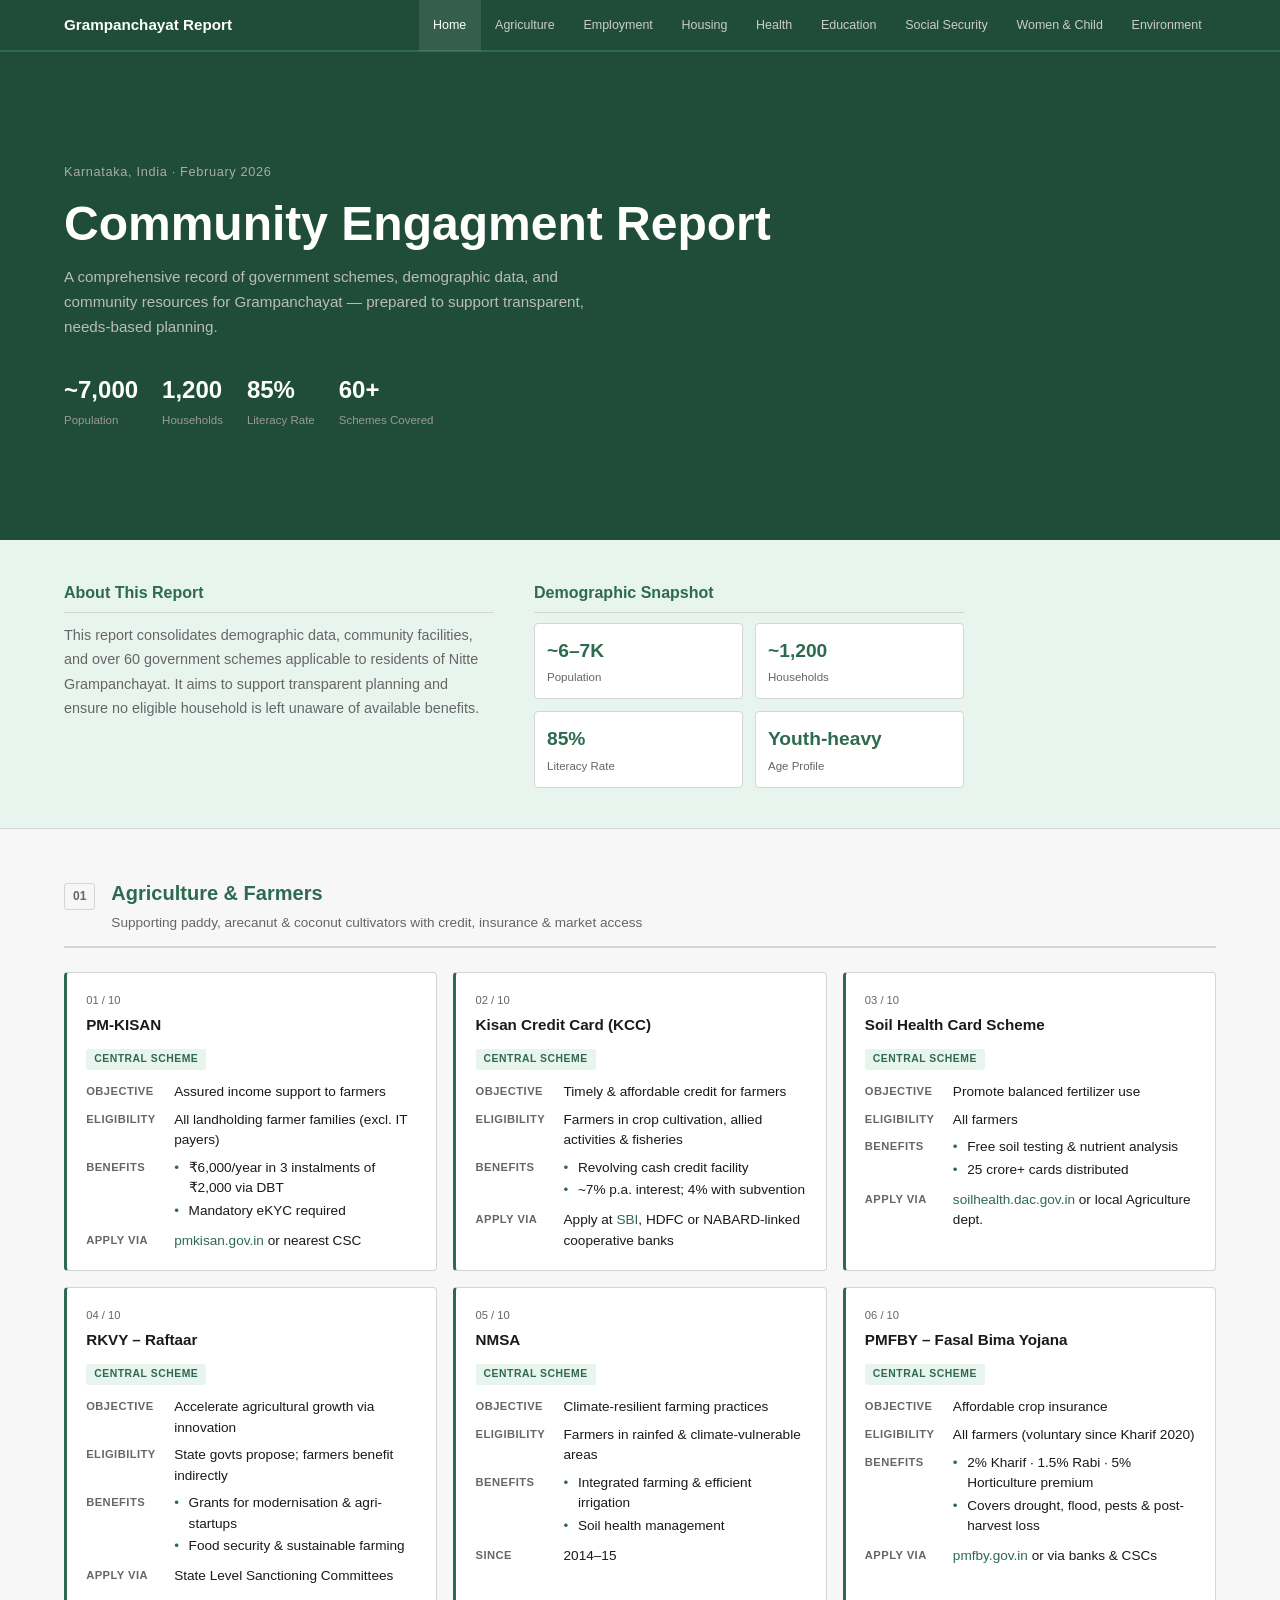
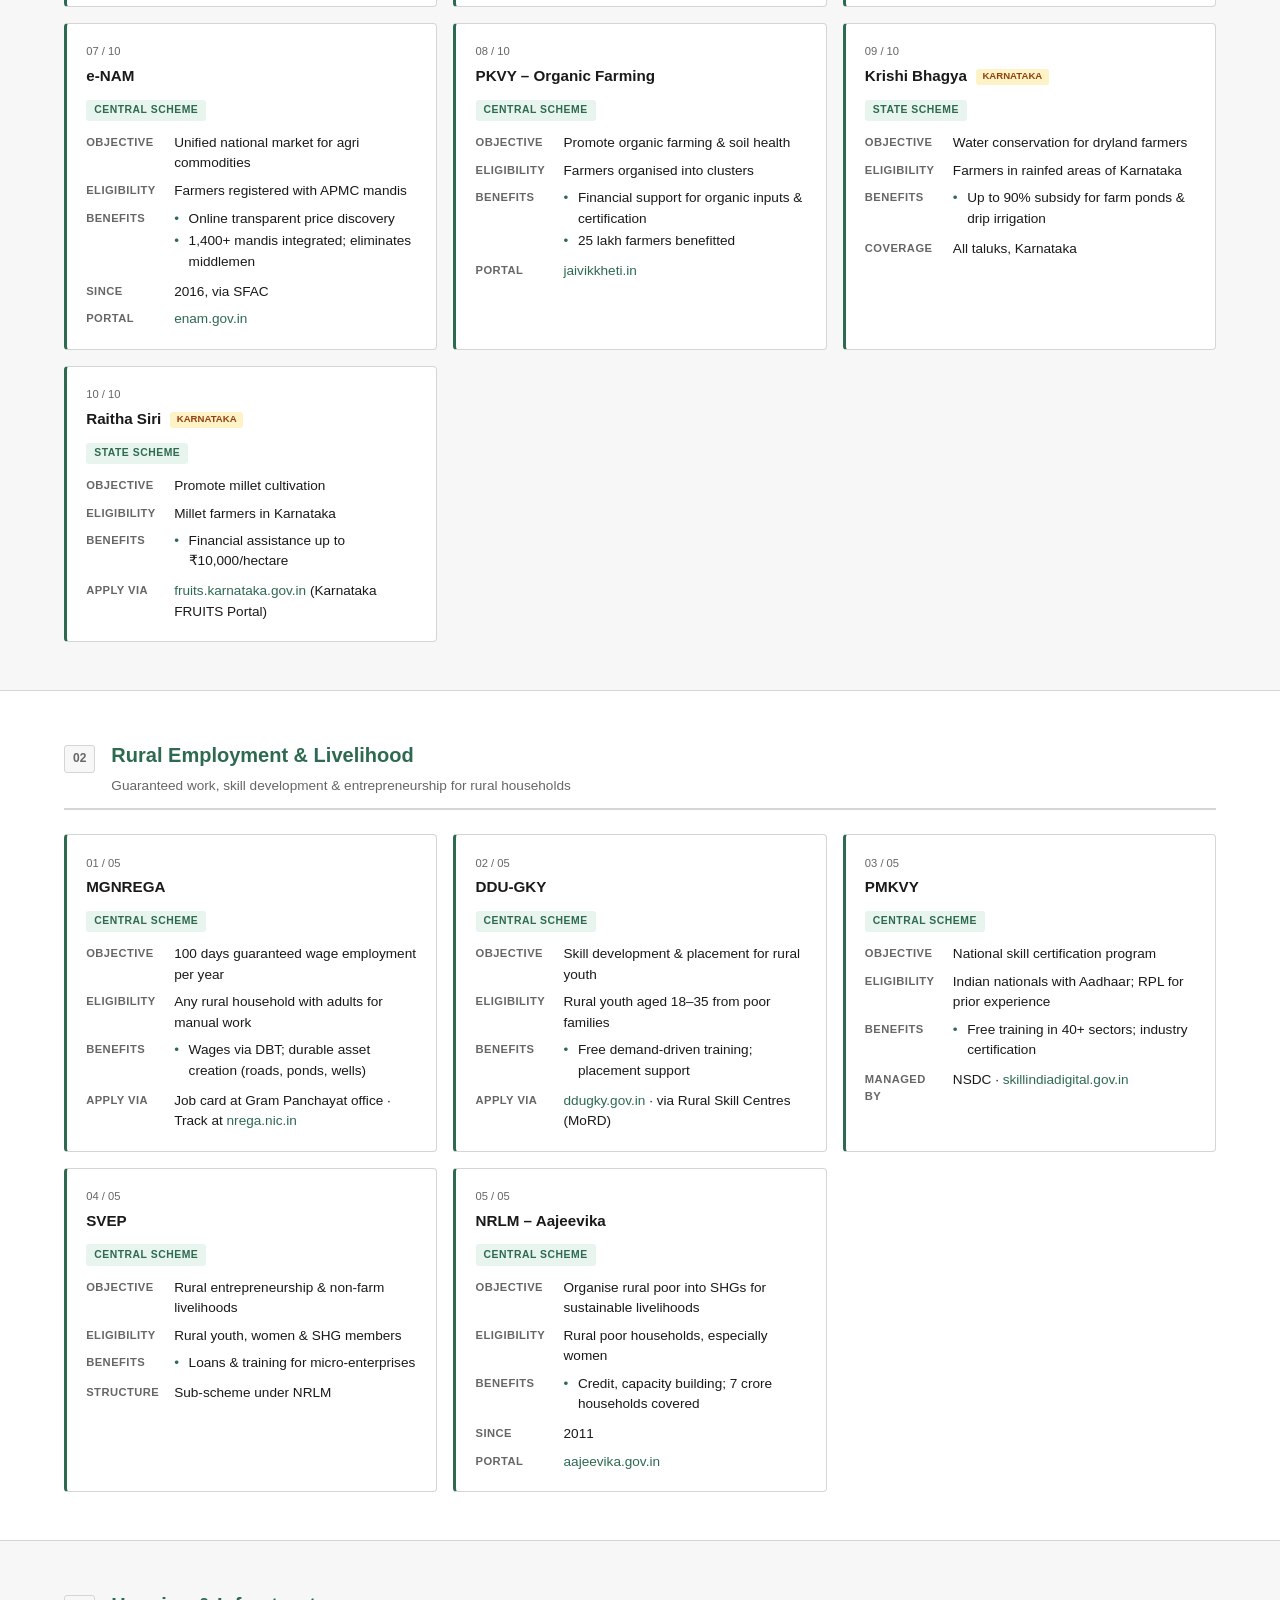
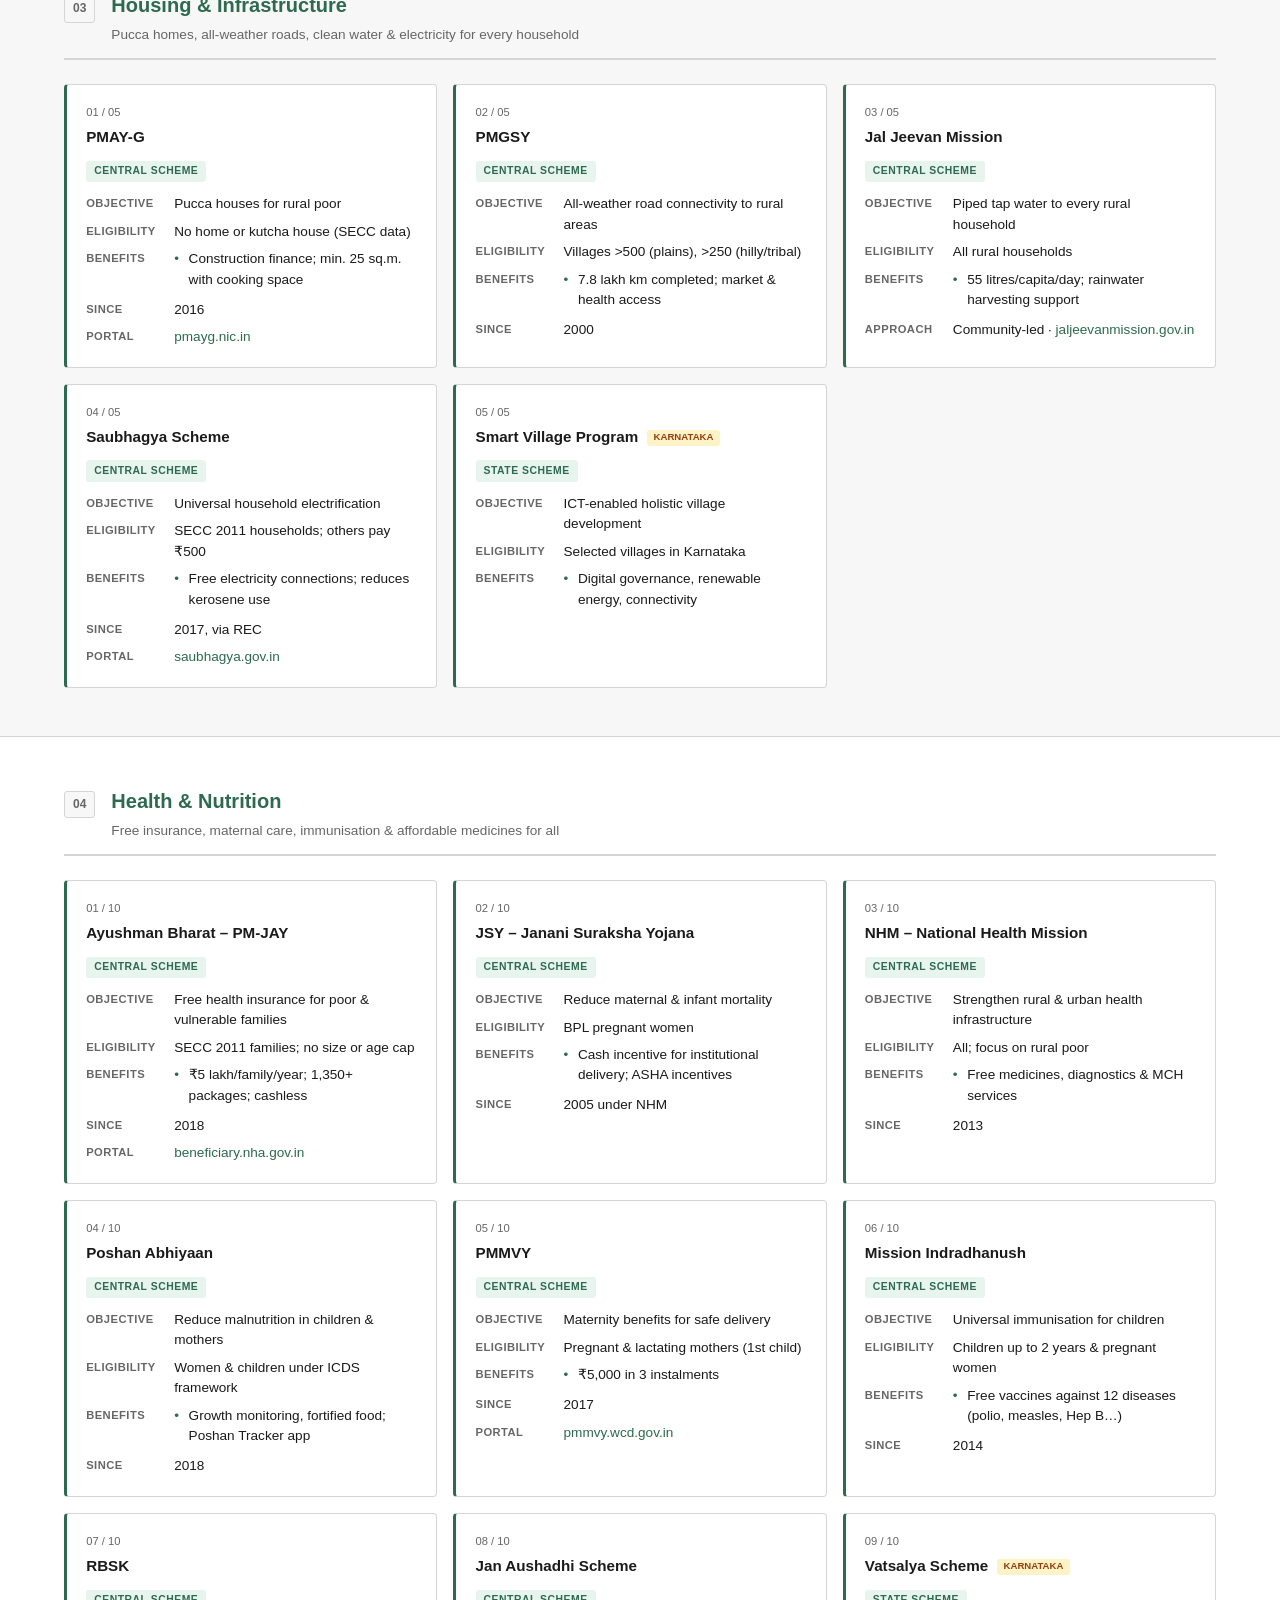
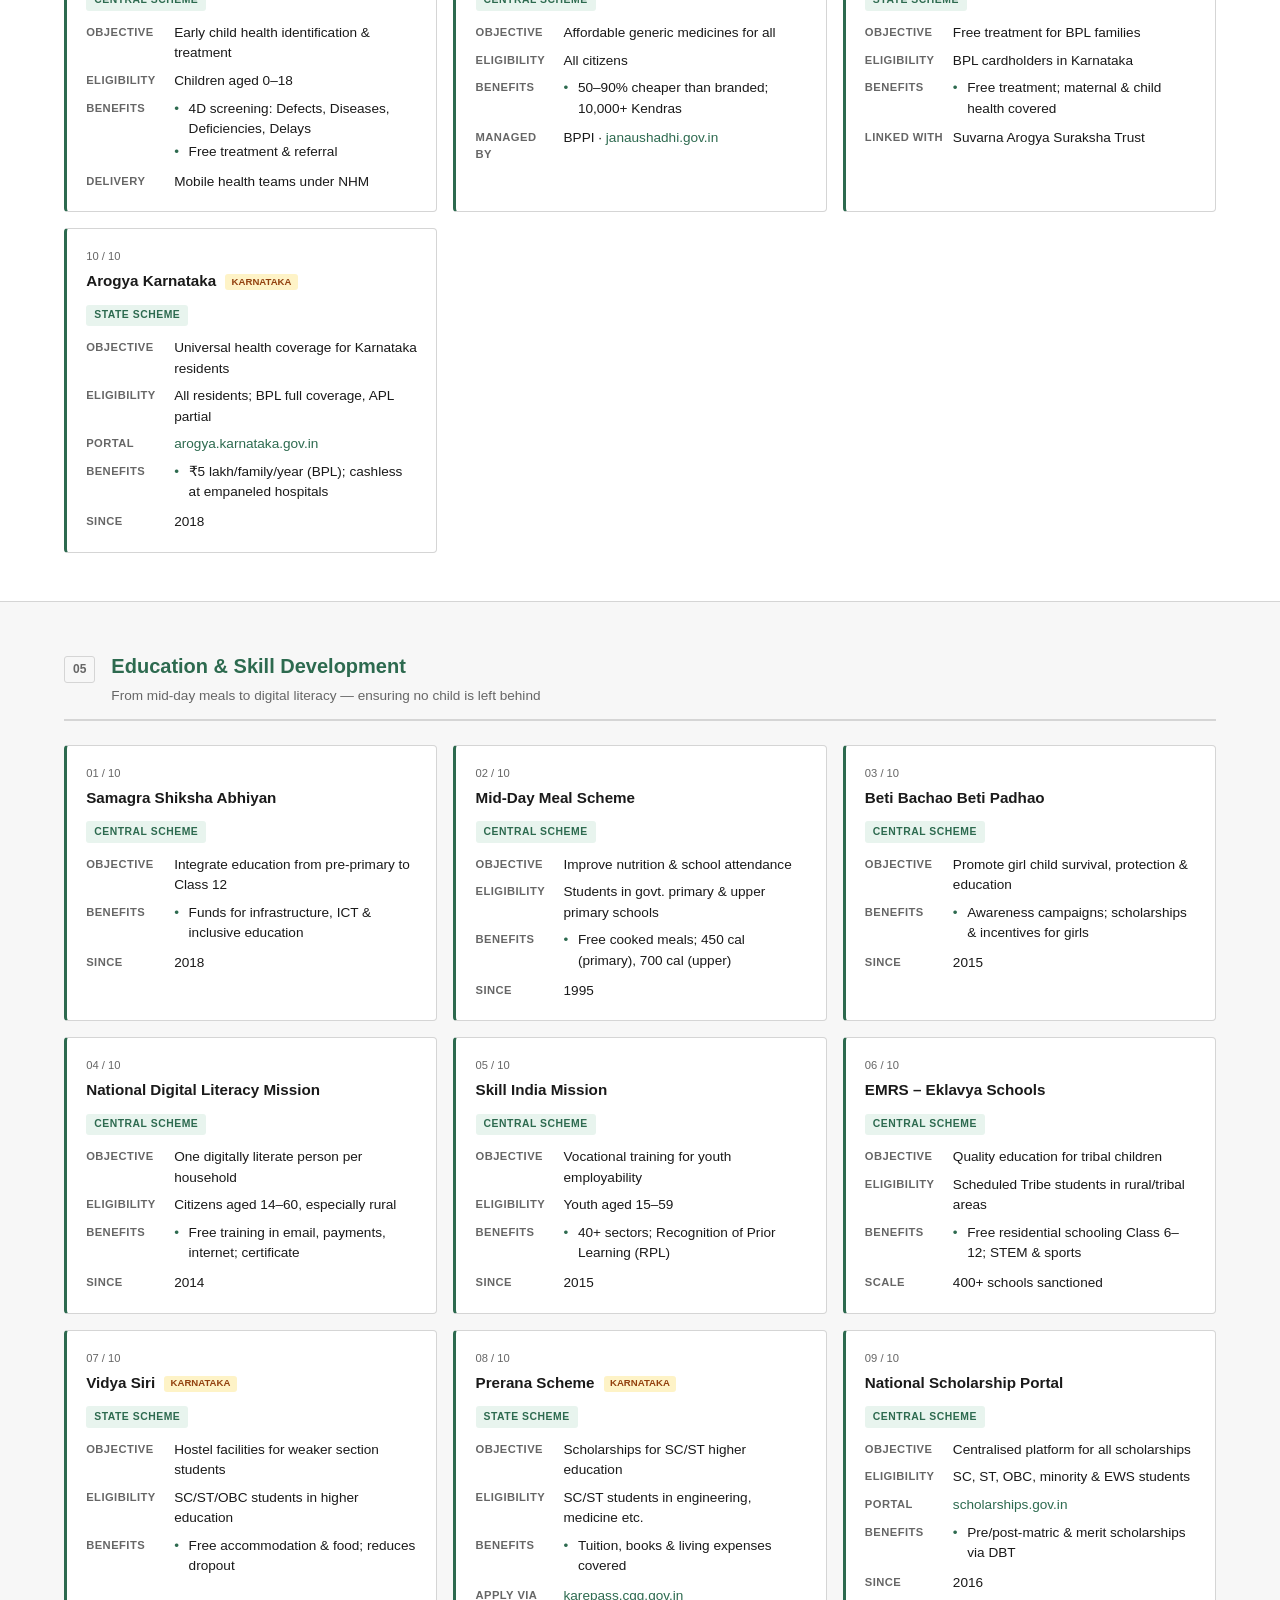
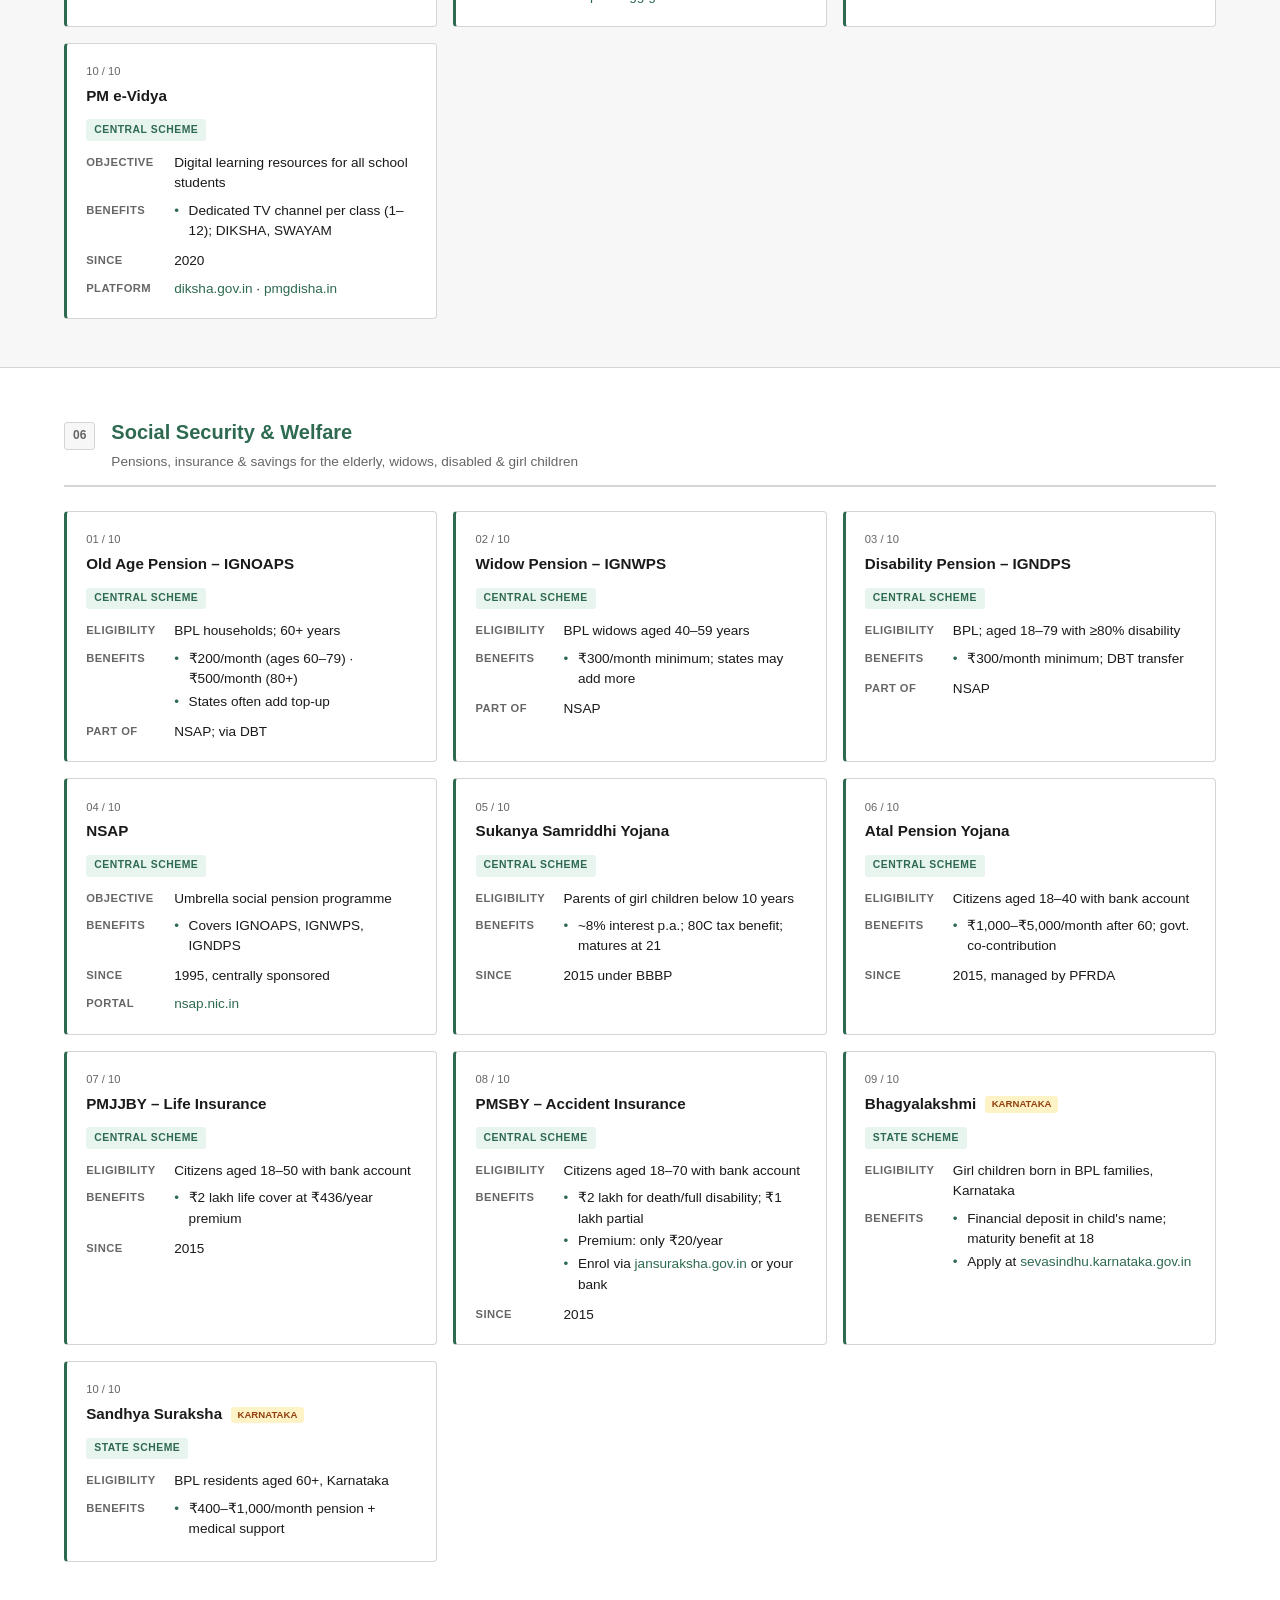
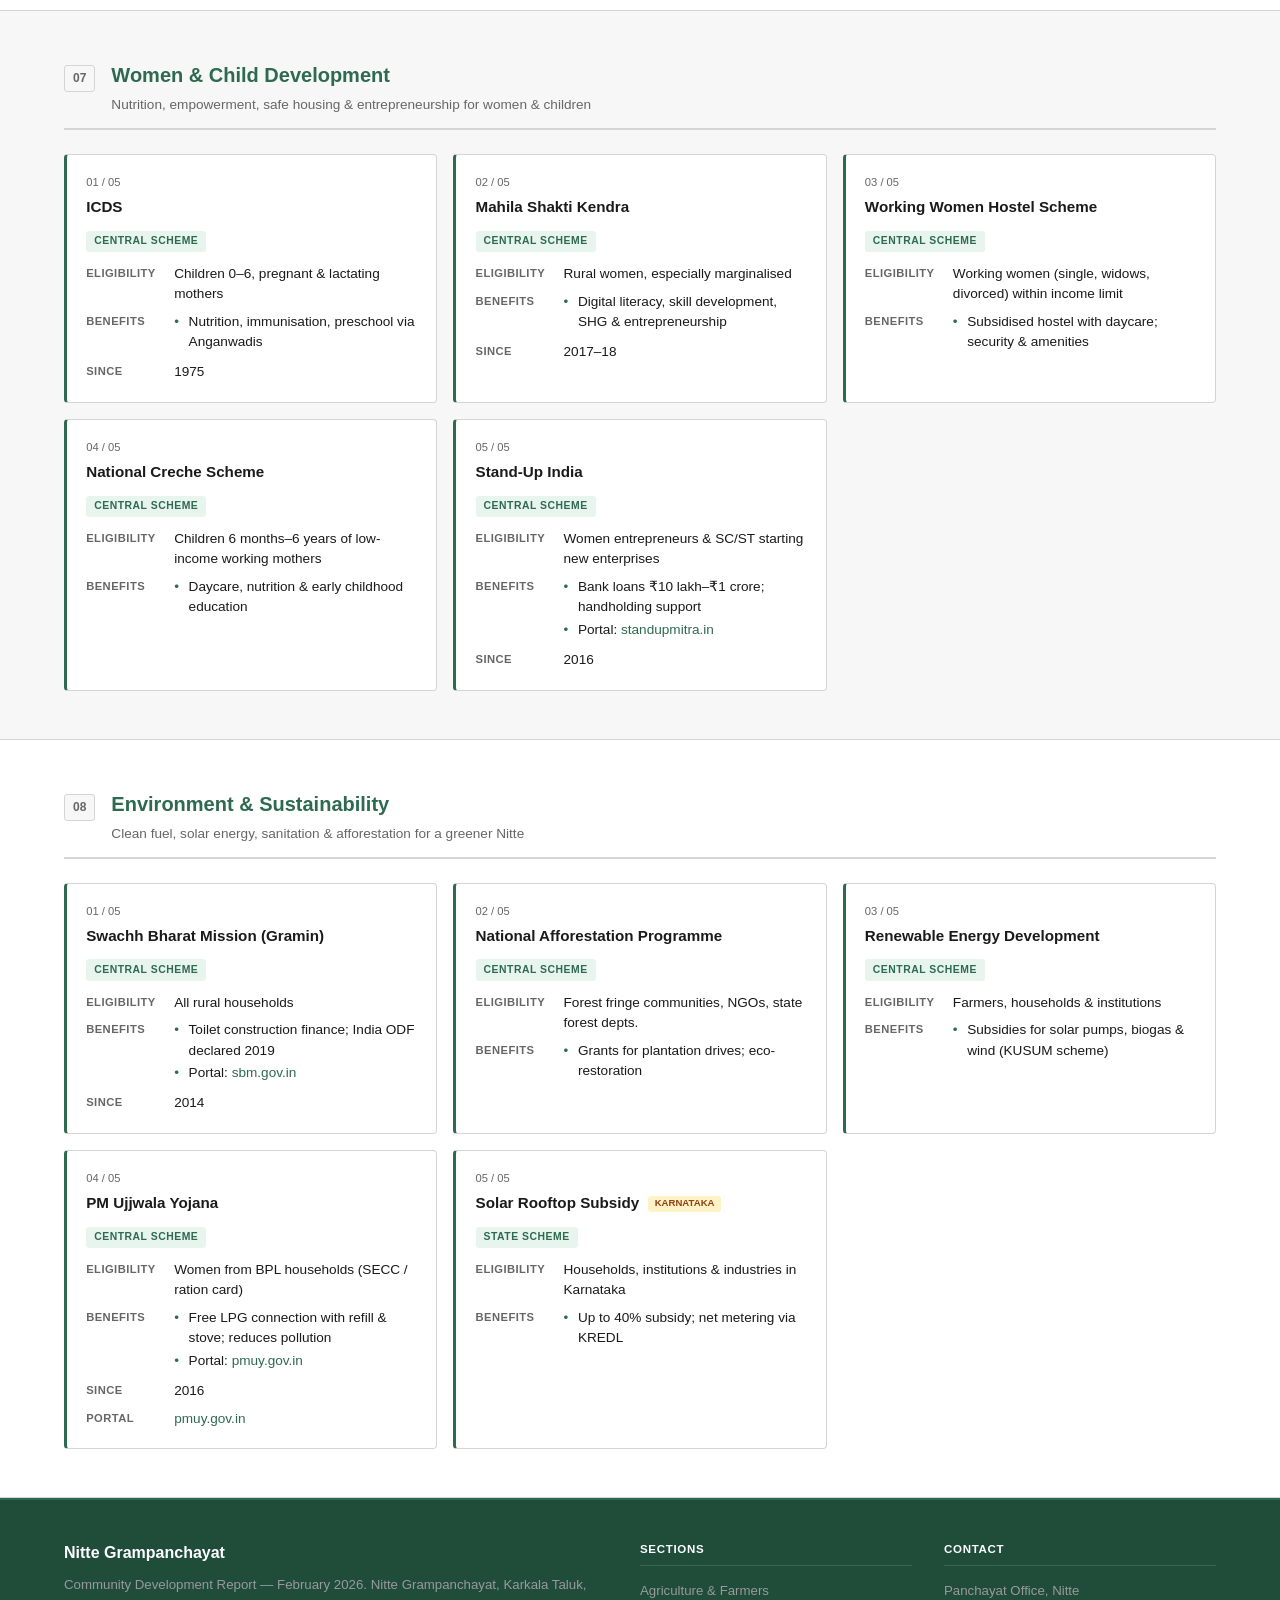
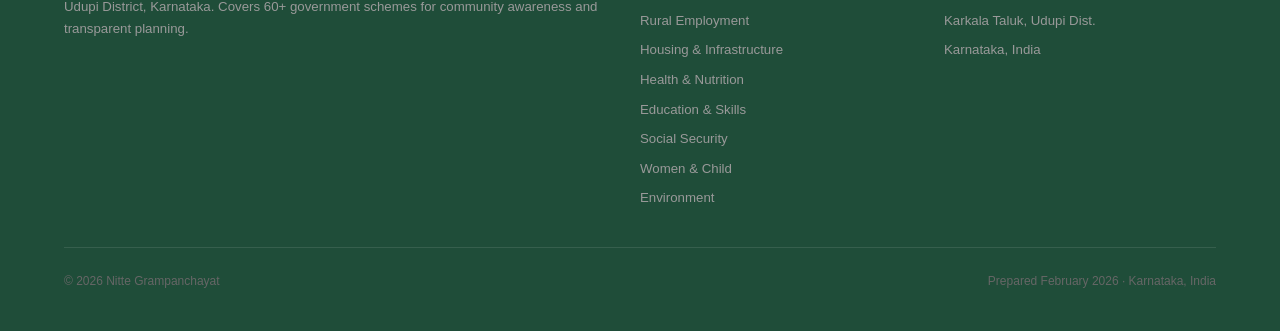
==== commit 6330b032: "Update index.html" ====
--- a/index.html
+++ b/index.html
@@ -39,7 +39,7 @@
   <h1 class="hero-title">Community Engagment Report</h1>
   <p class="hero-subtitle">A comprehensive record of government schemes, demographic data, and community resources for Grampanchayat — prepared to support transparent, needs-based planning.</p>
   <div class="hero-meta">
-    <div class="hero-meta-item"><div class="val">~13,000</div><div class="lbl">Population</div></div>
+    <div class="hero-meta-item"><div class="val">~7,000</div><div class="lbl">Population</div></div>
     <div class="hero-meta-item"><div class="val">1,200</div><div class="lbl">Households</div></div>
     <div class="hero-meta-item"><div class="val">85%</div><div class="lbl">Literacy Rate</div></div>
     <div class="hero-meta-item"><div class="val">60+</div><div class="lbl">Schemes Covered</div></div>
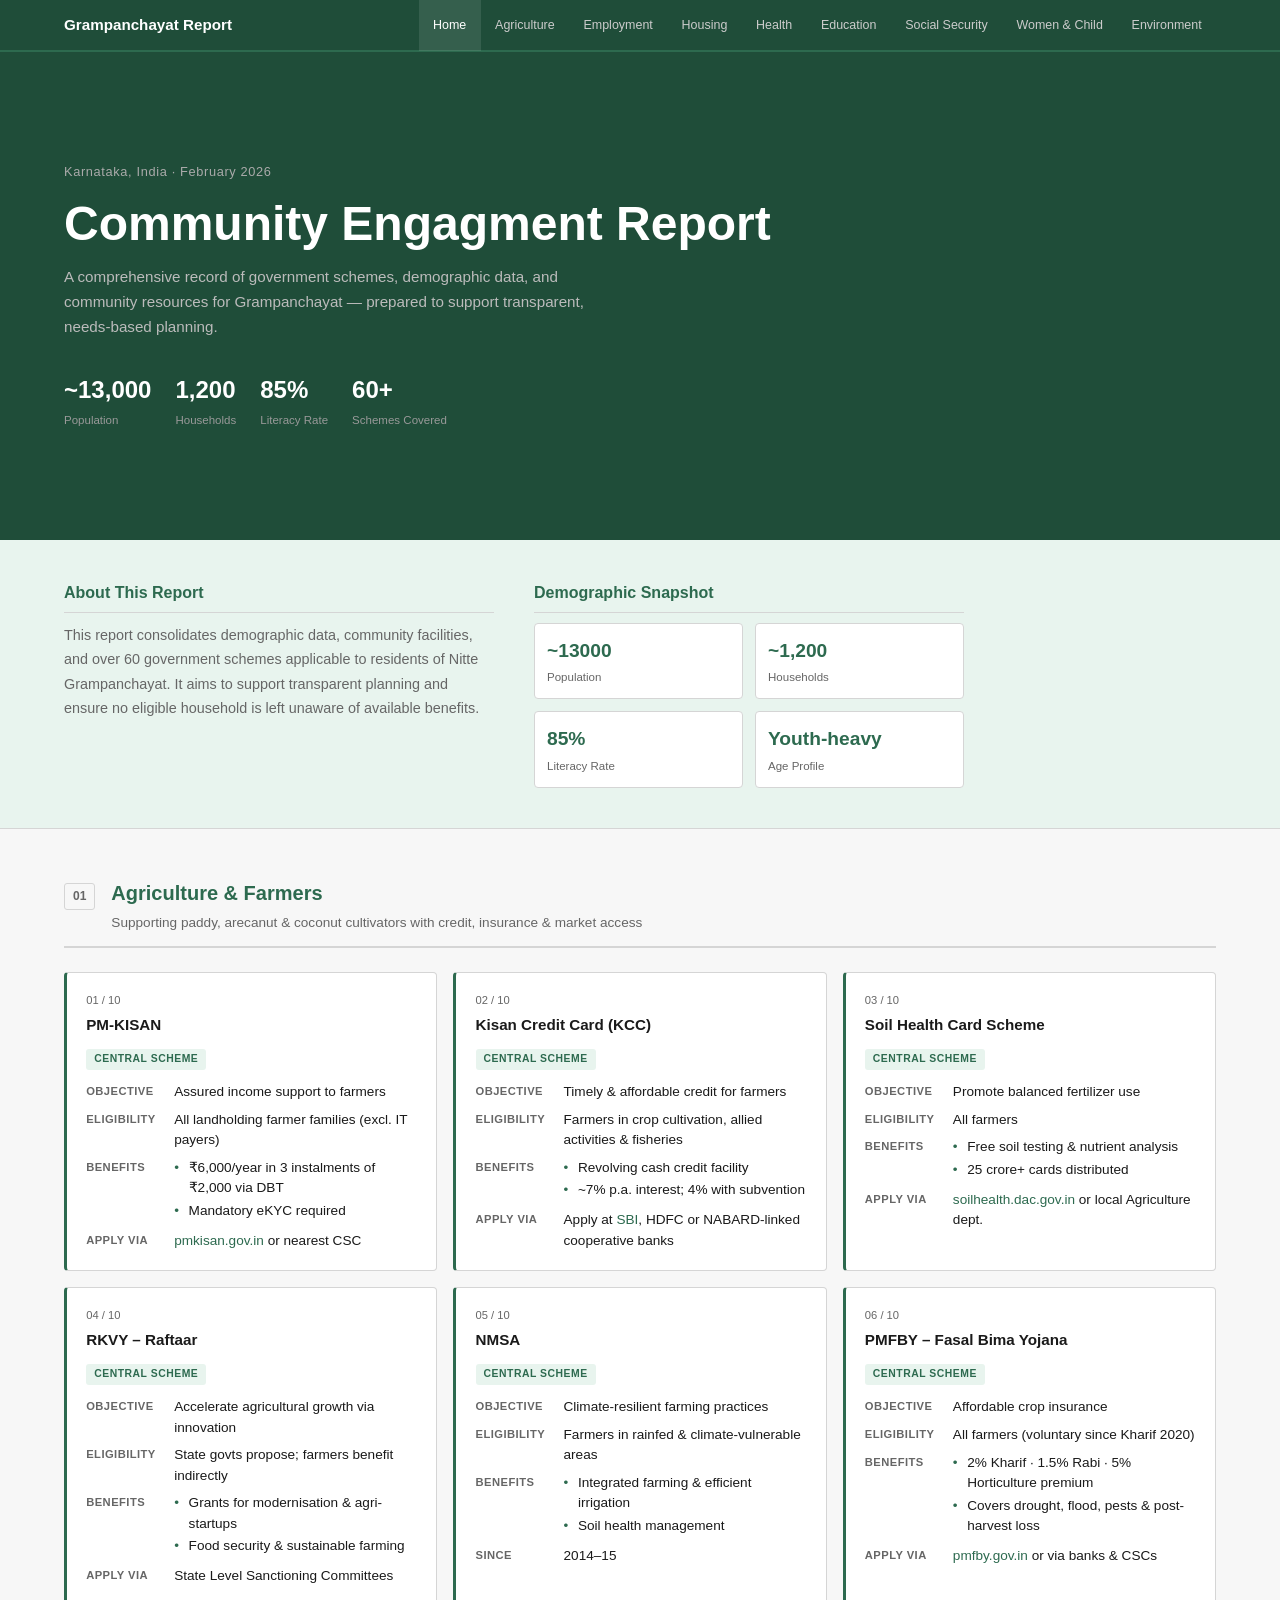
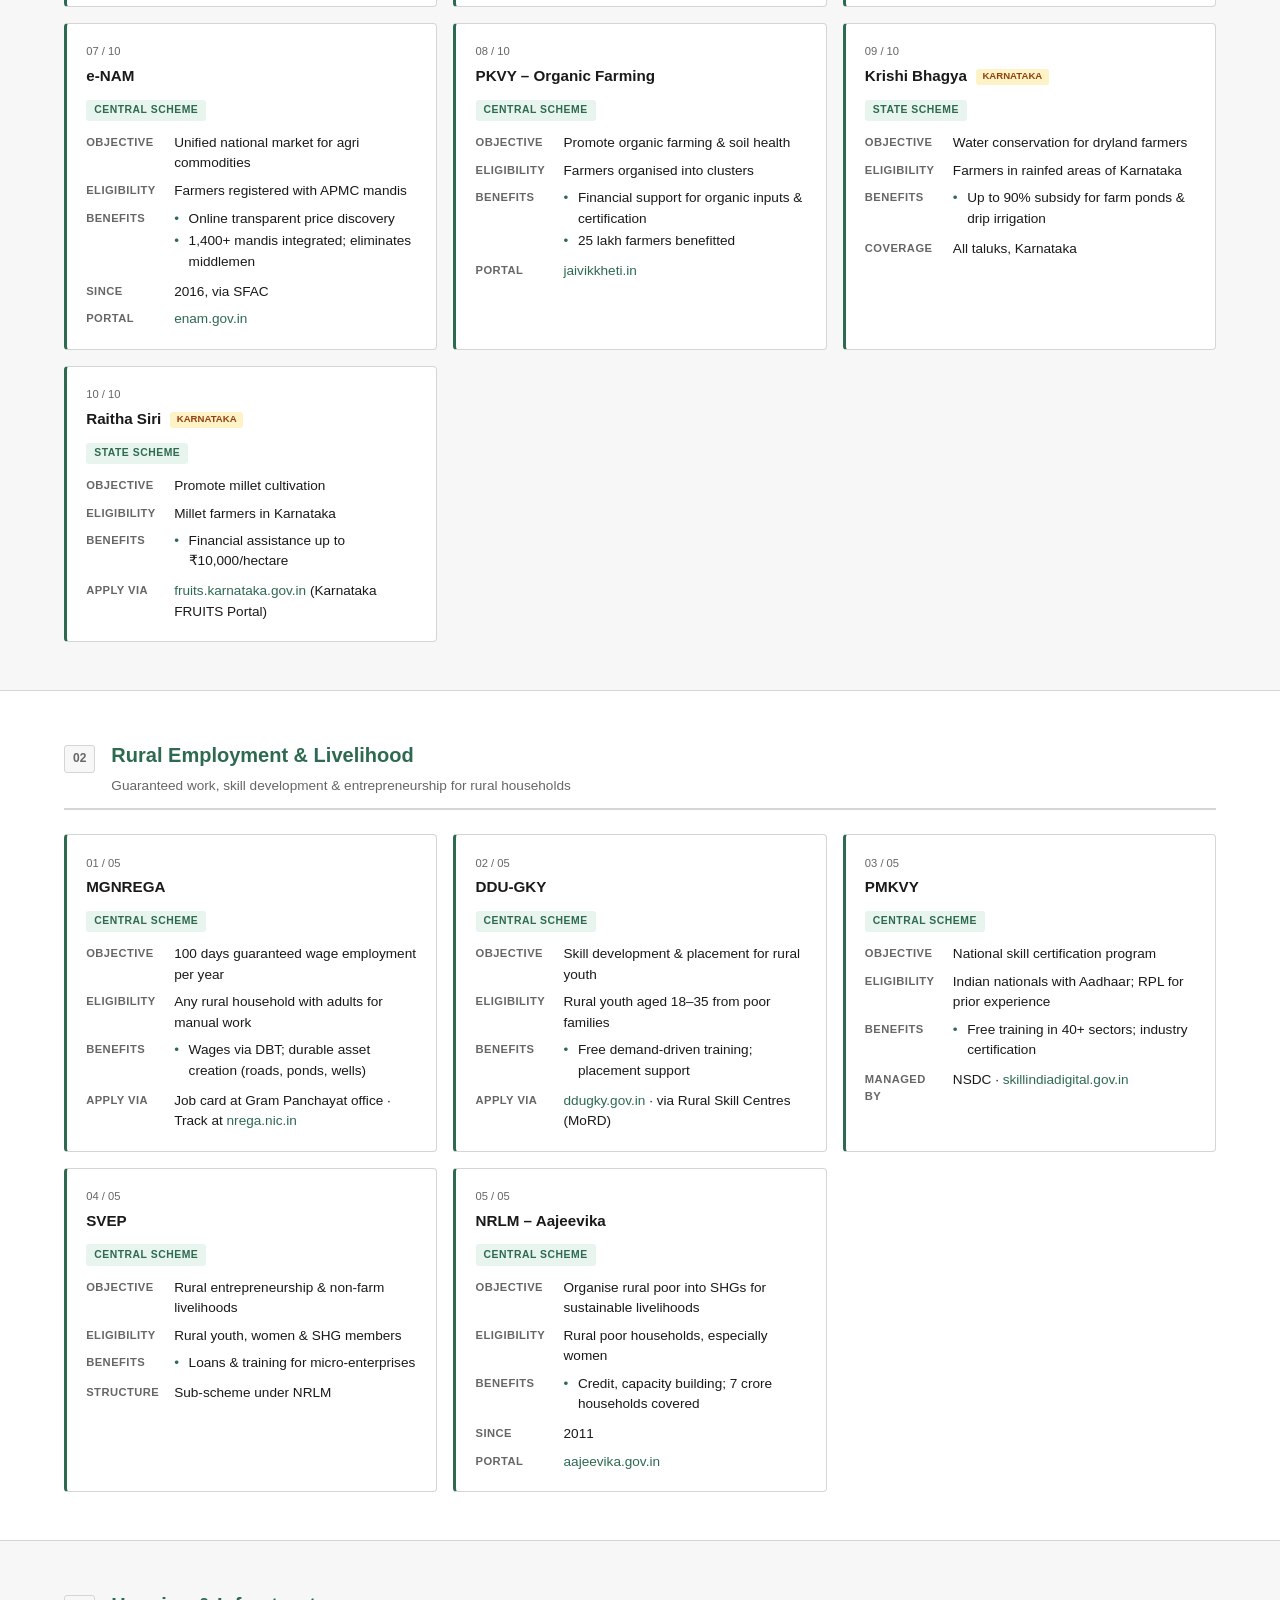
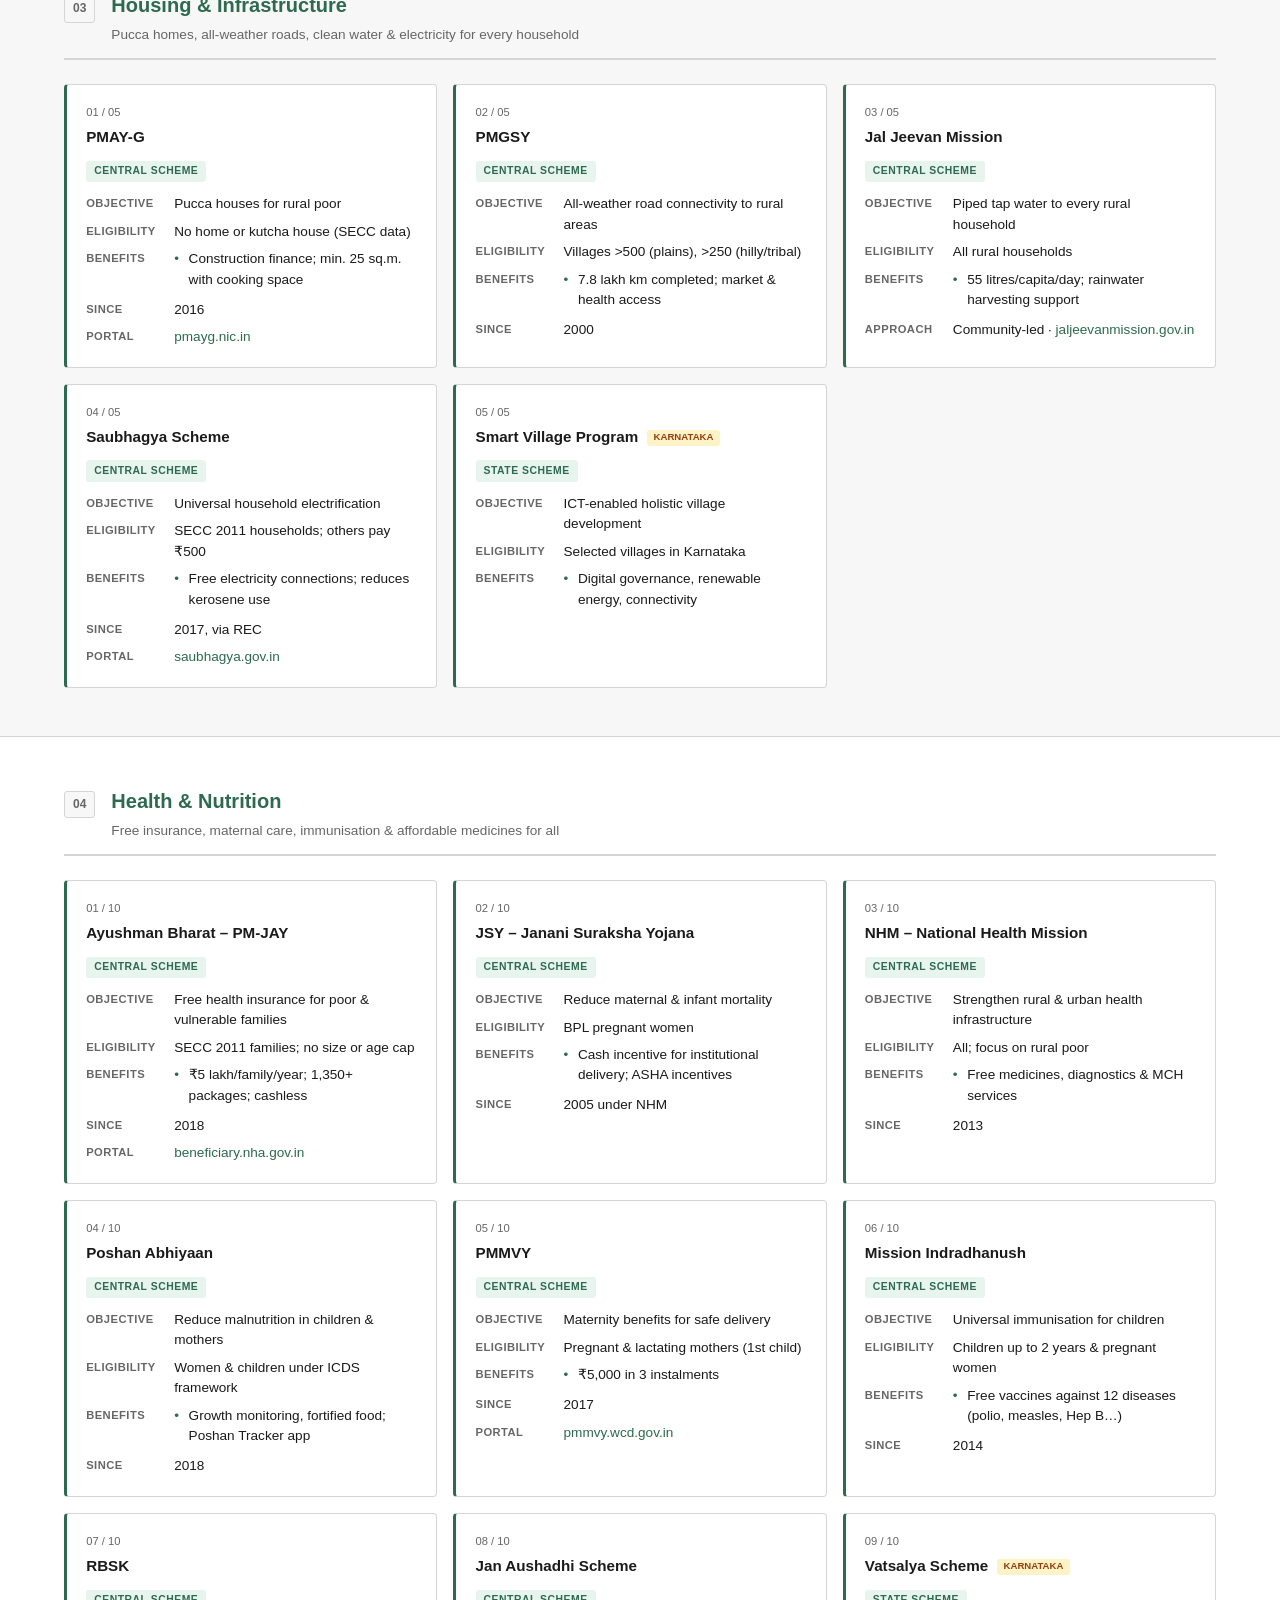
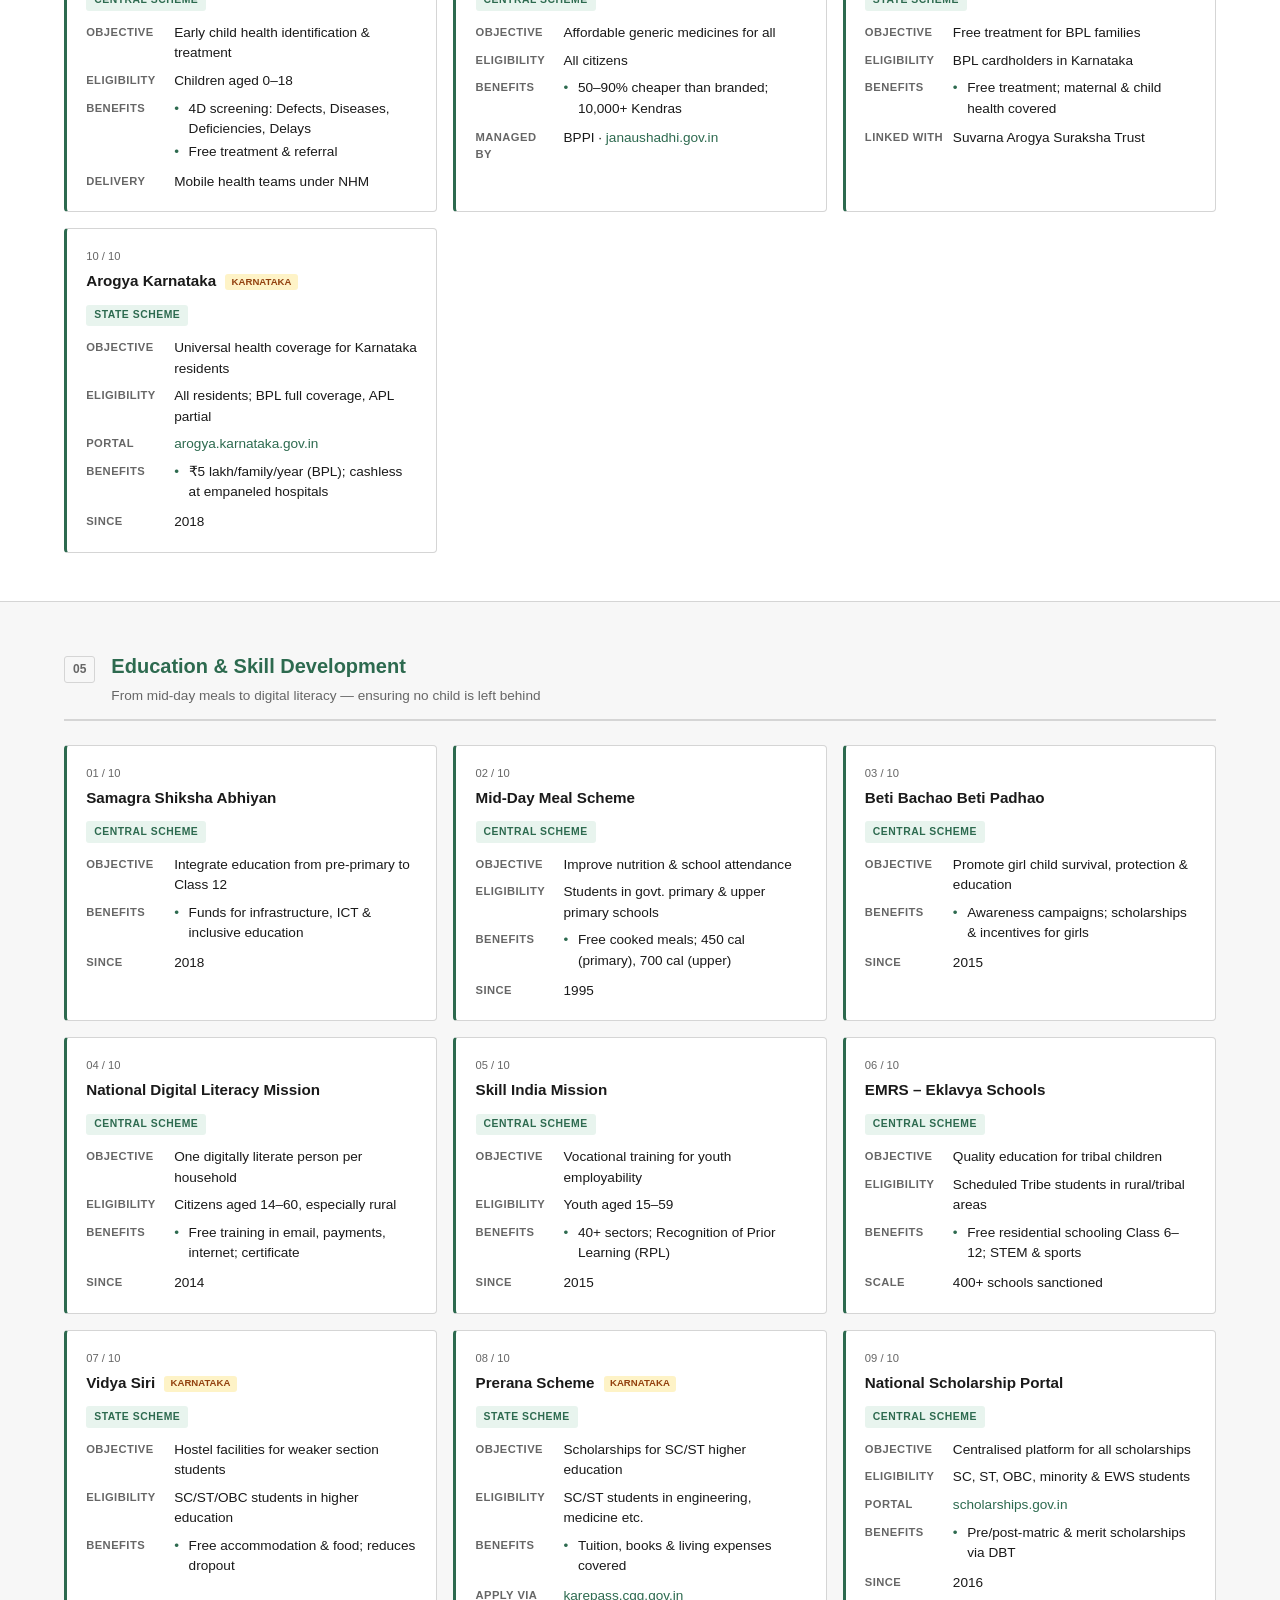
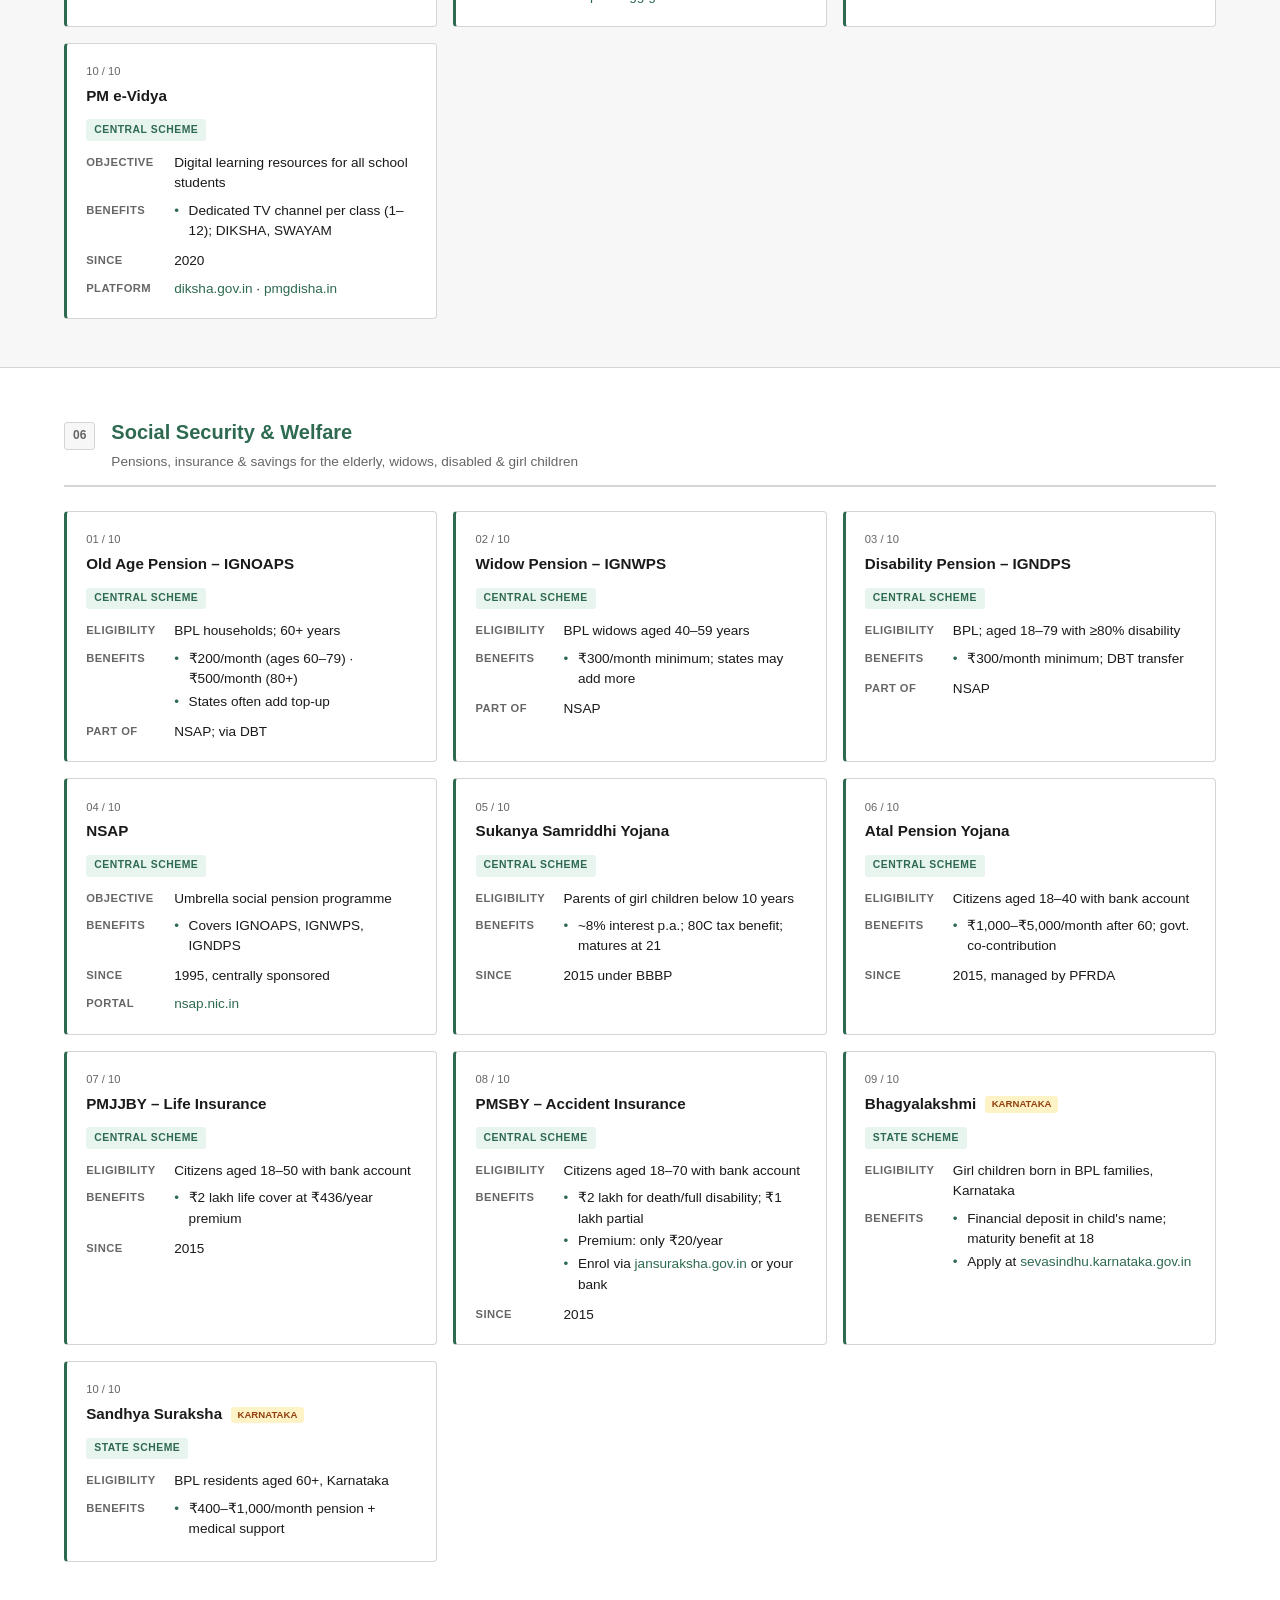
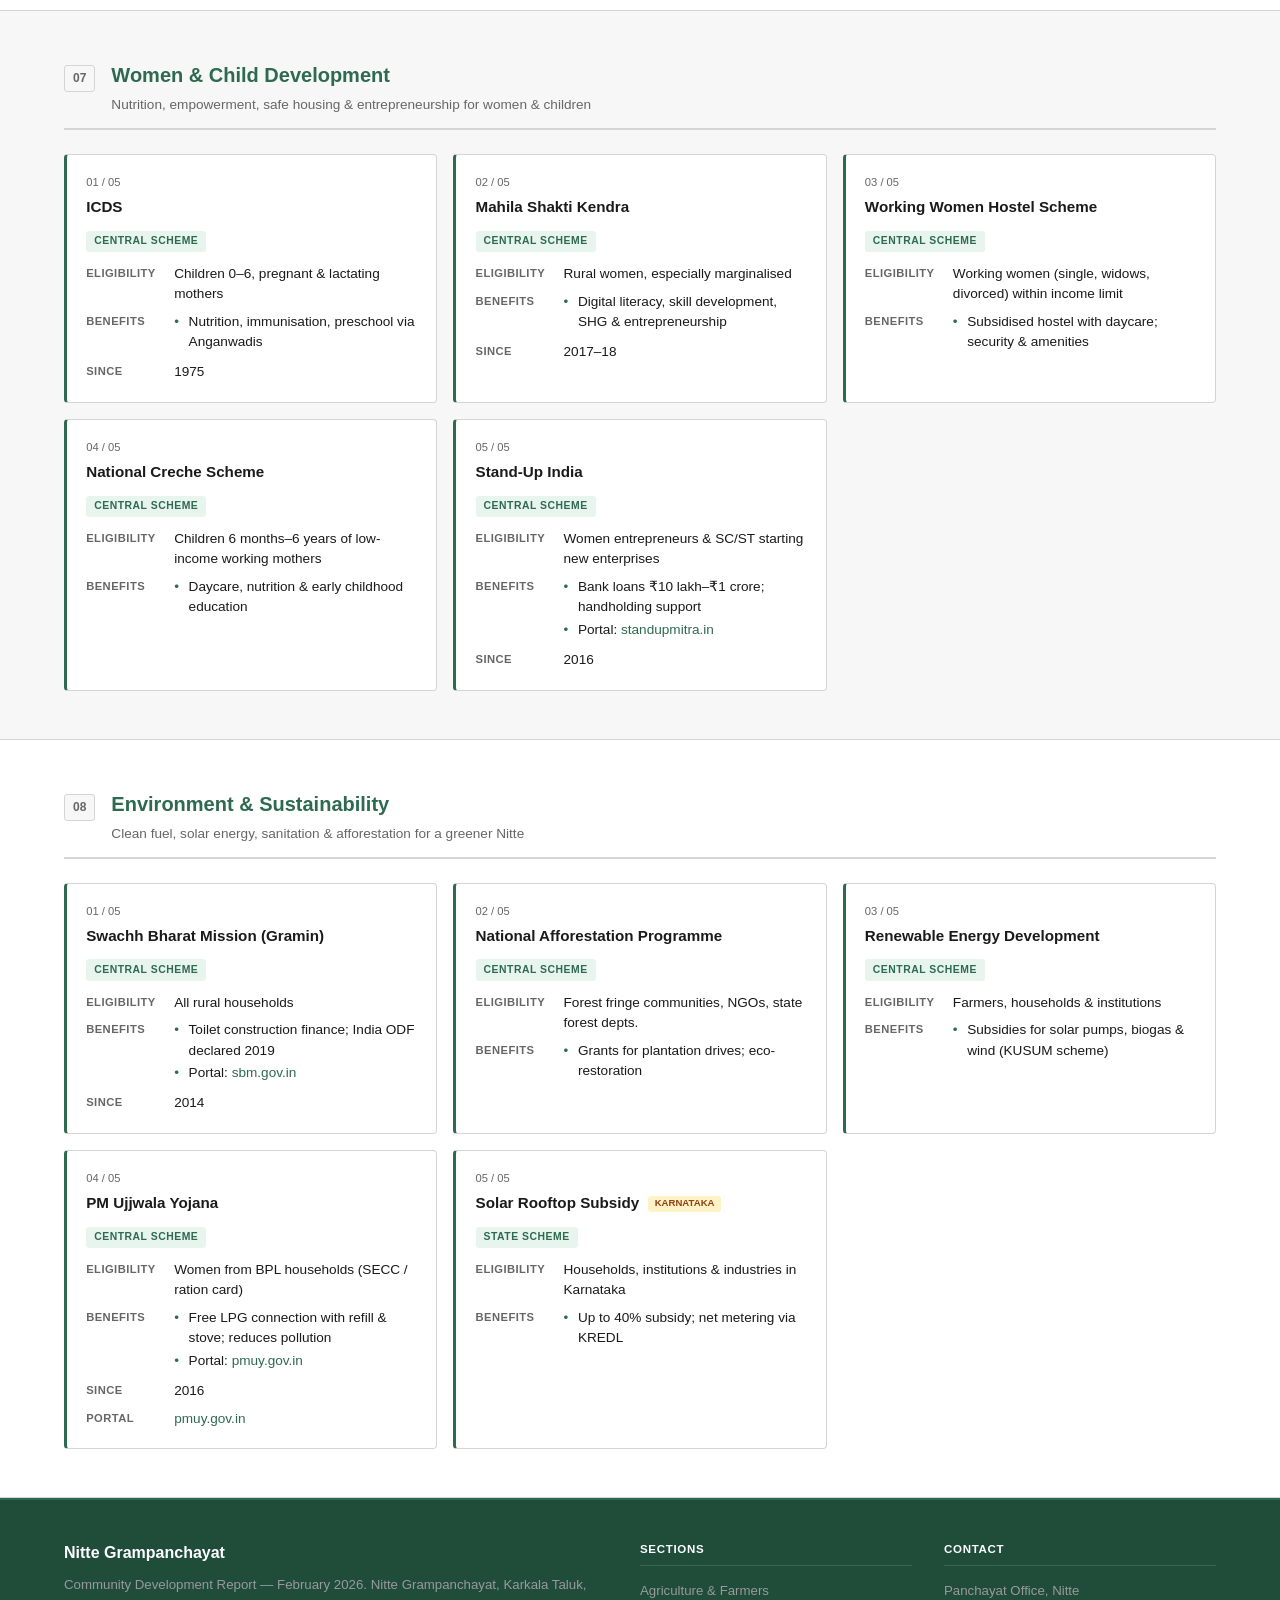
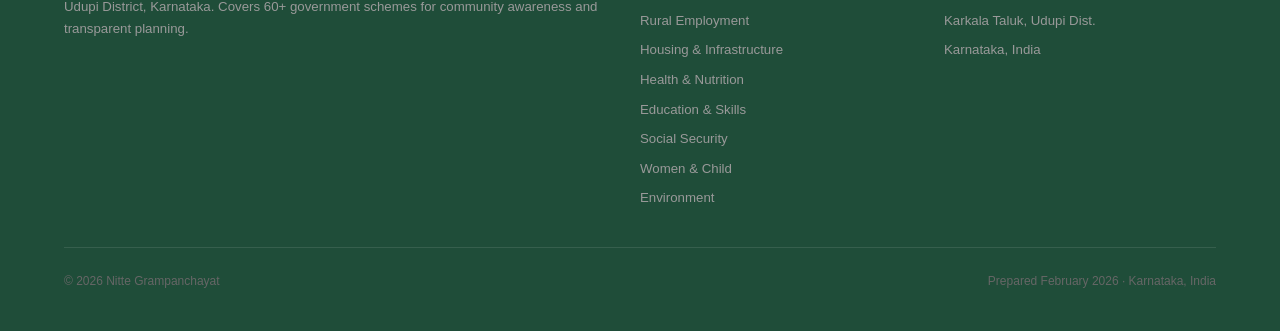
==== commit 6a2db7b5: "Update index.html v5" ====
--- a/index.html
+++ b/index.html
@@ -39,7 +39,7 @@
   <h1 class="hero-title">Community Engagment Report</h1>
   <p class="hero-subtitle">A comprehensive record of government schemes, demographic data, and community resources for Grampanchayat — prepared to support transparent, needs-based planning.</p>
   <div class="hero-meta">
-    <div class="hero-meta-item"><div class="val">~7,000</div><div class="lbl">Population</div></div>
+    <div class="hero-meta-item"><div class="val">~13,000</div><div class="lbl">Population</div></div>
     <div class="hero-meta-item"><div class="val">1,200</div><div class="lbl">Households</div></div>
     <div class="hero-meta-item"><div class="val">85%</div><div class="lbl">Literacy Rate</div></div>
     <div class="hero-meta-item"><div class="val">60+</div><div class="lbl">Schemes Covered</div></div>
@@ -56,7 +56,7 @@
     <div class="overview-block">
       <h3>Demographic Snapshot</h3>
       <div class="demo-stats">
-        <div class="demo-stat"><div class="n">~6–7K</div><div class="t">Population</div></div>
+        <div class="demo-stat"><div class="n">~13000</div><div class="t">Population</div></div>
         <div class="demo-stat"><div class="n">~1,200</div><div class="t">Households</div></div>
         <div class="demo-stat"><div class="n">85%</div><div class="t">Literacy Rate</div></div>
         <div class="demo-stat"><div class="n">Youth-heavy</div><div class="t">Age Profile</div></div>
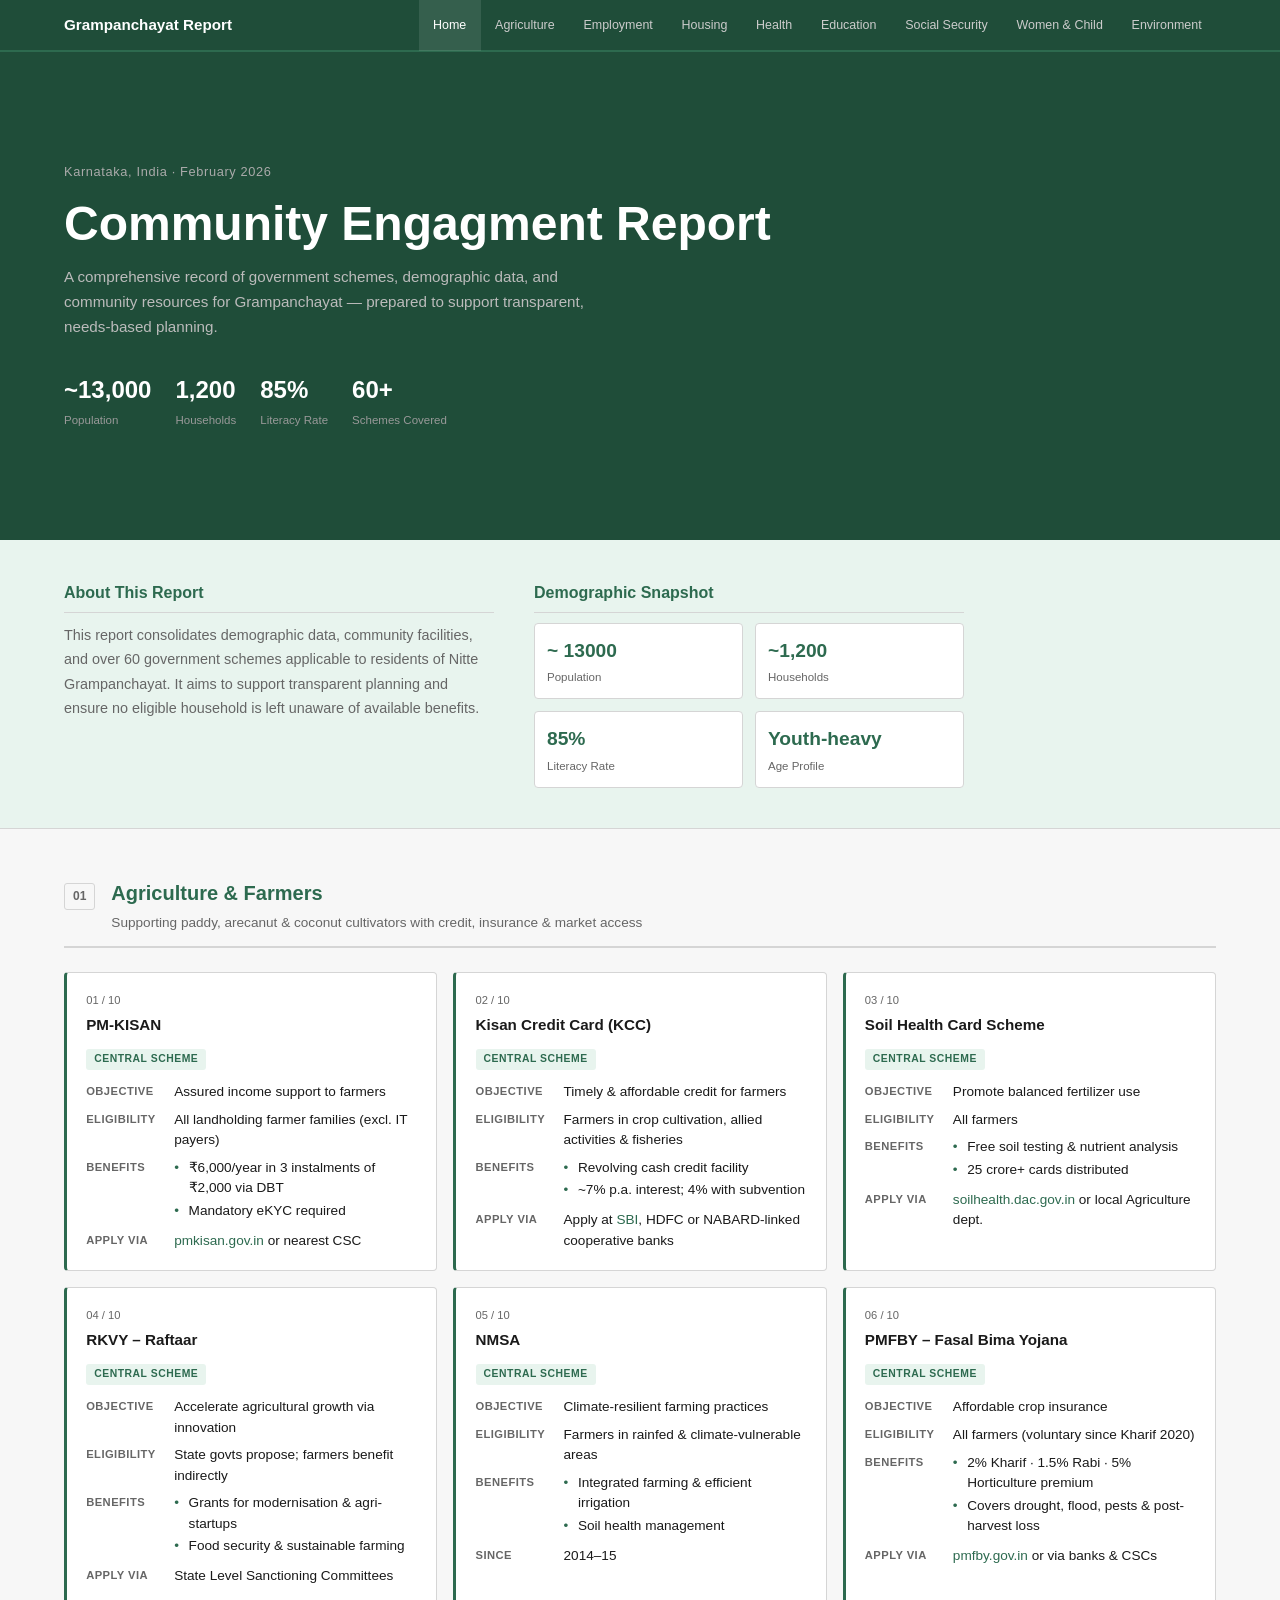
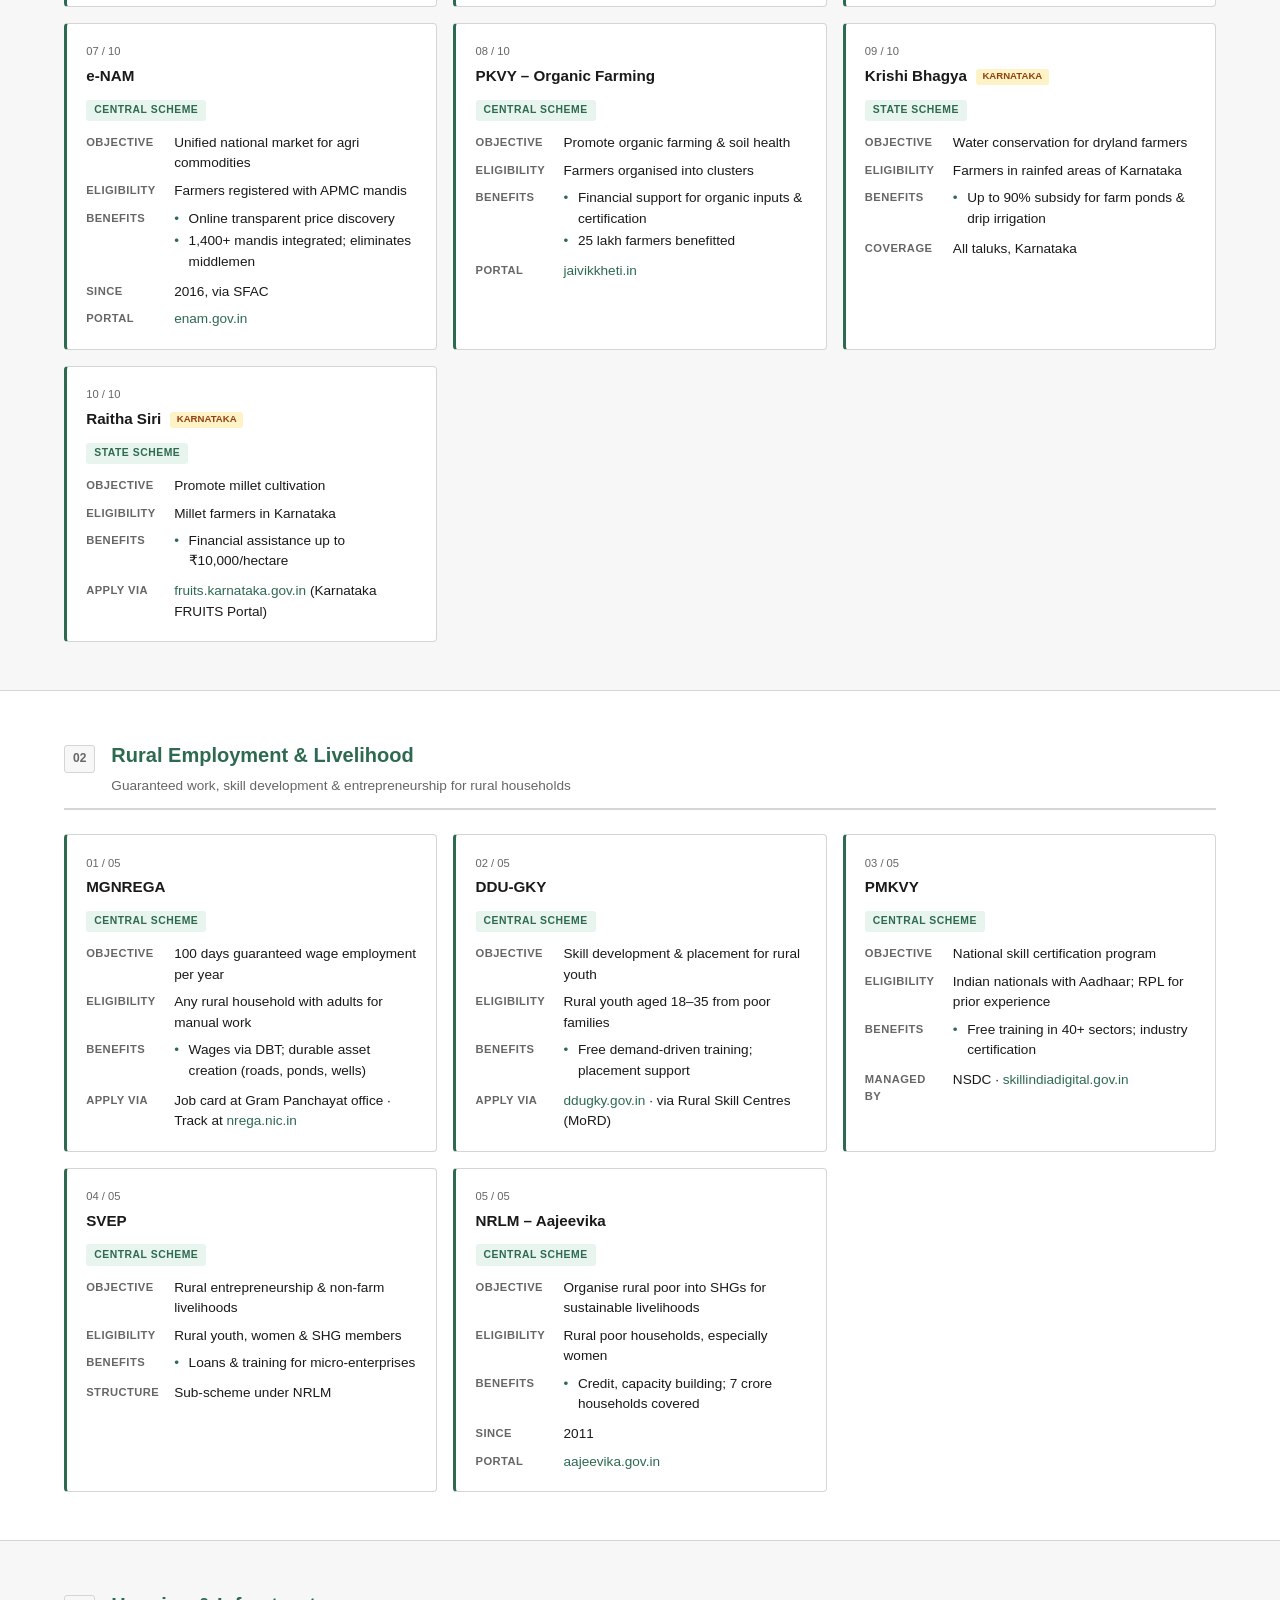
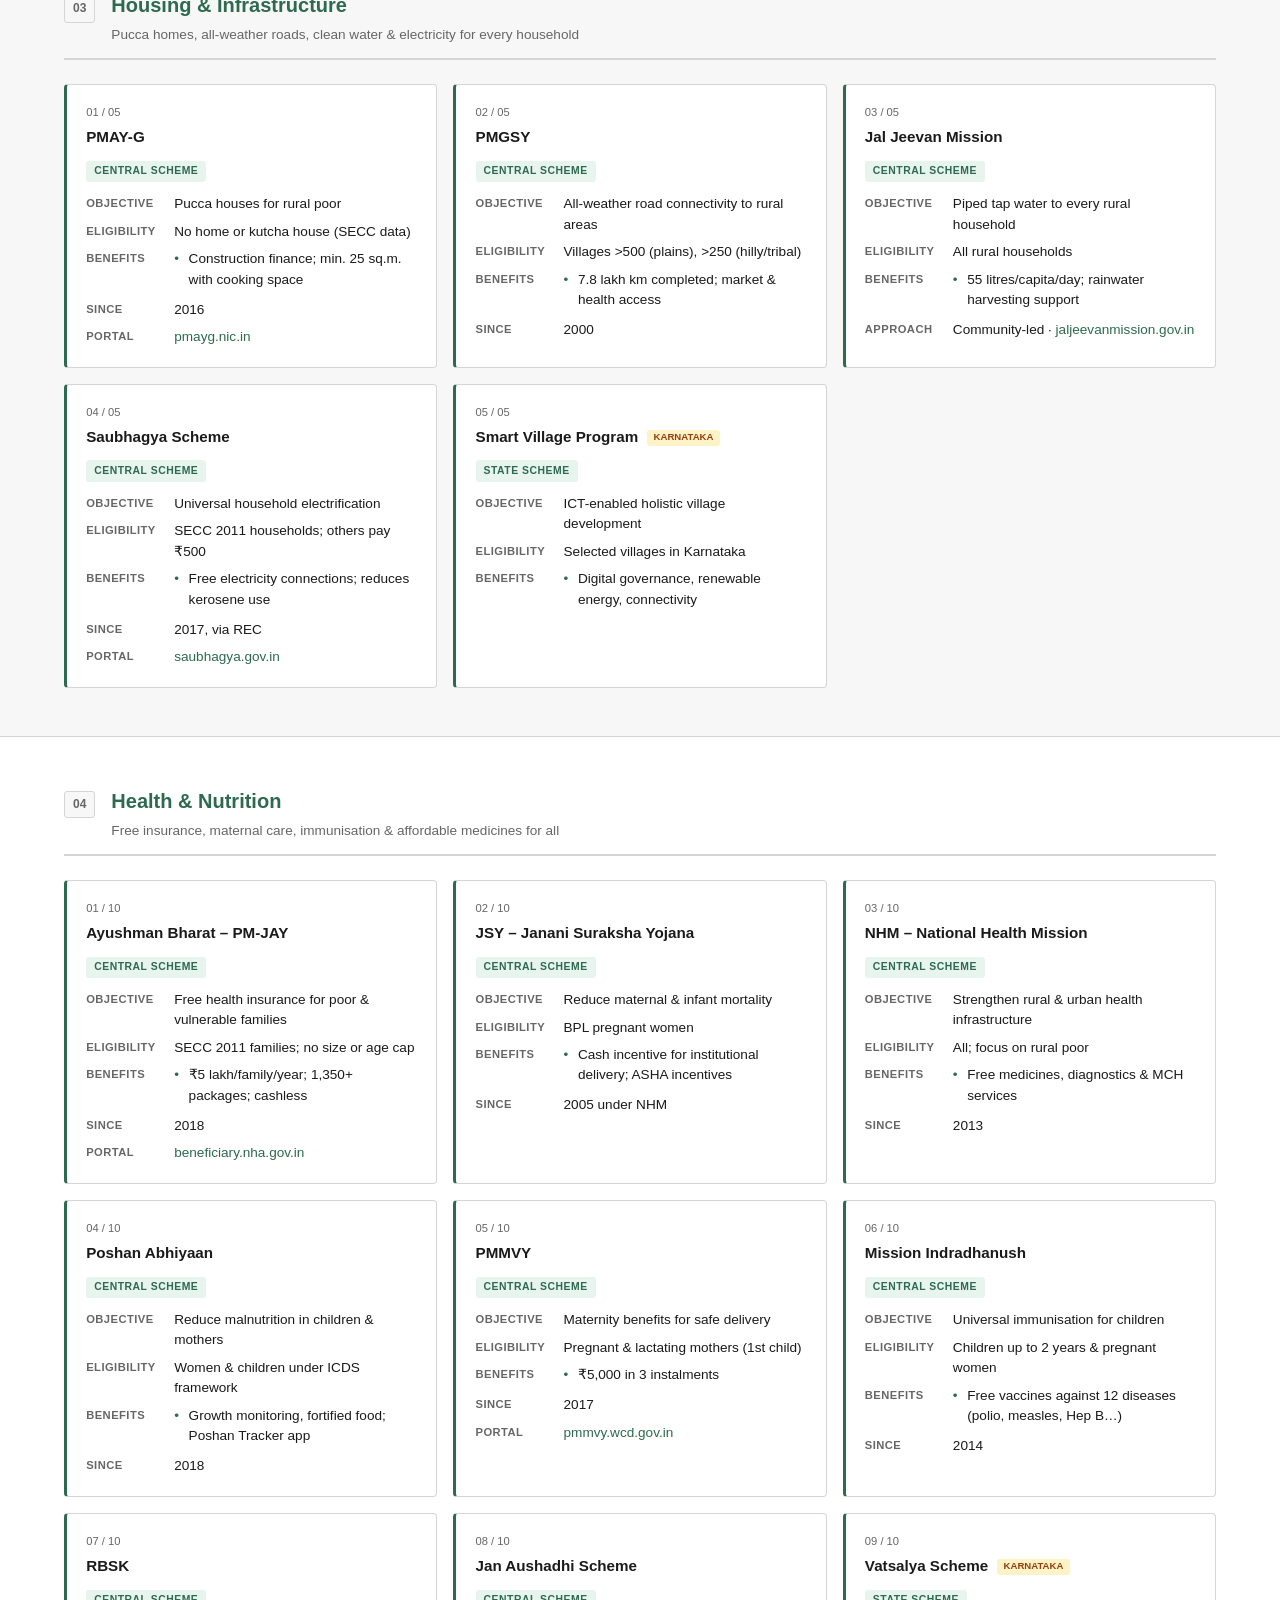
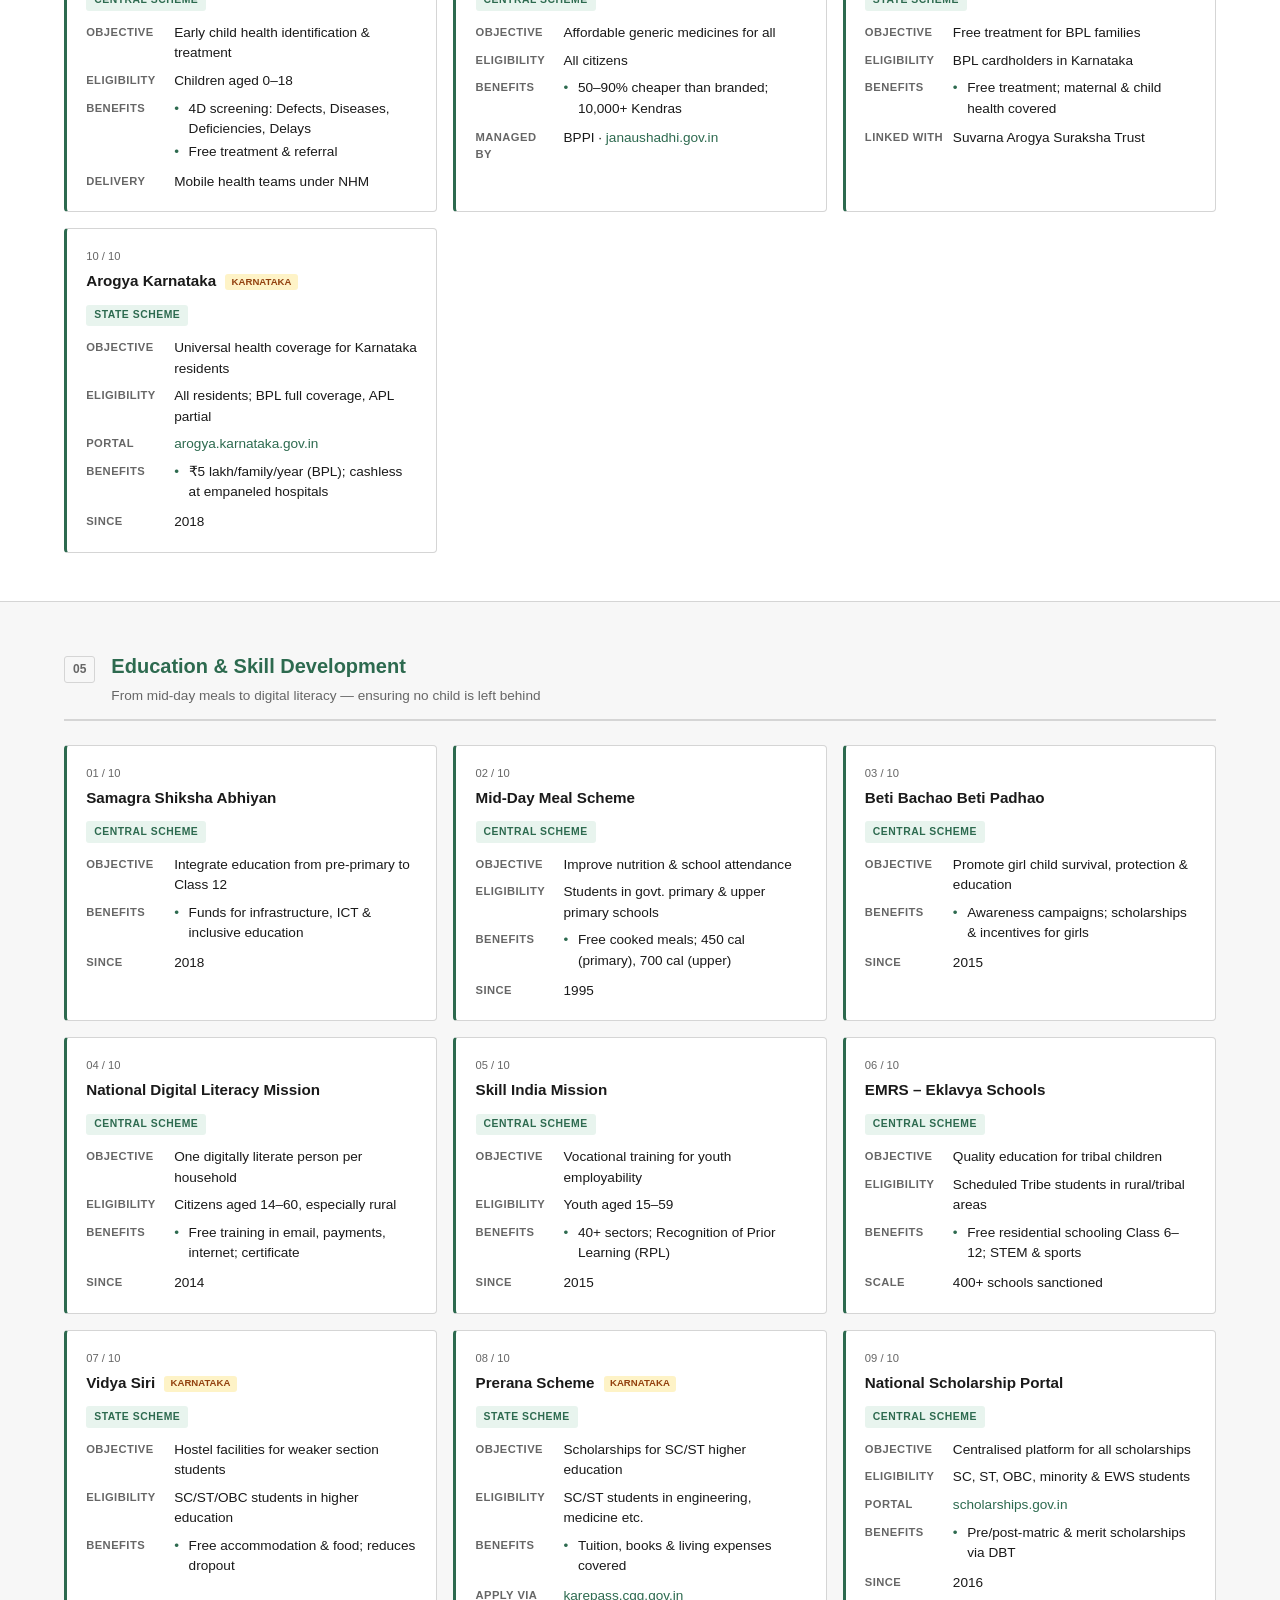
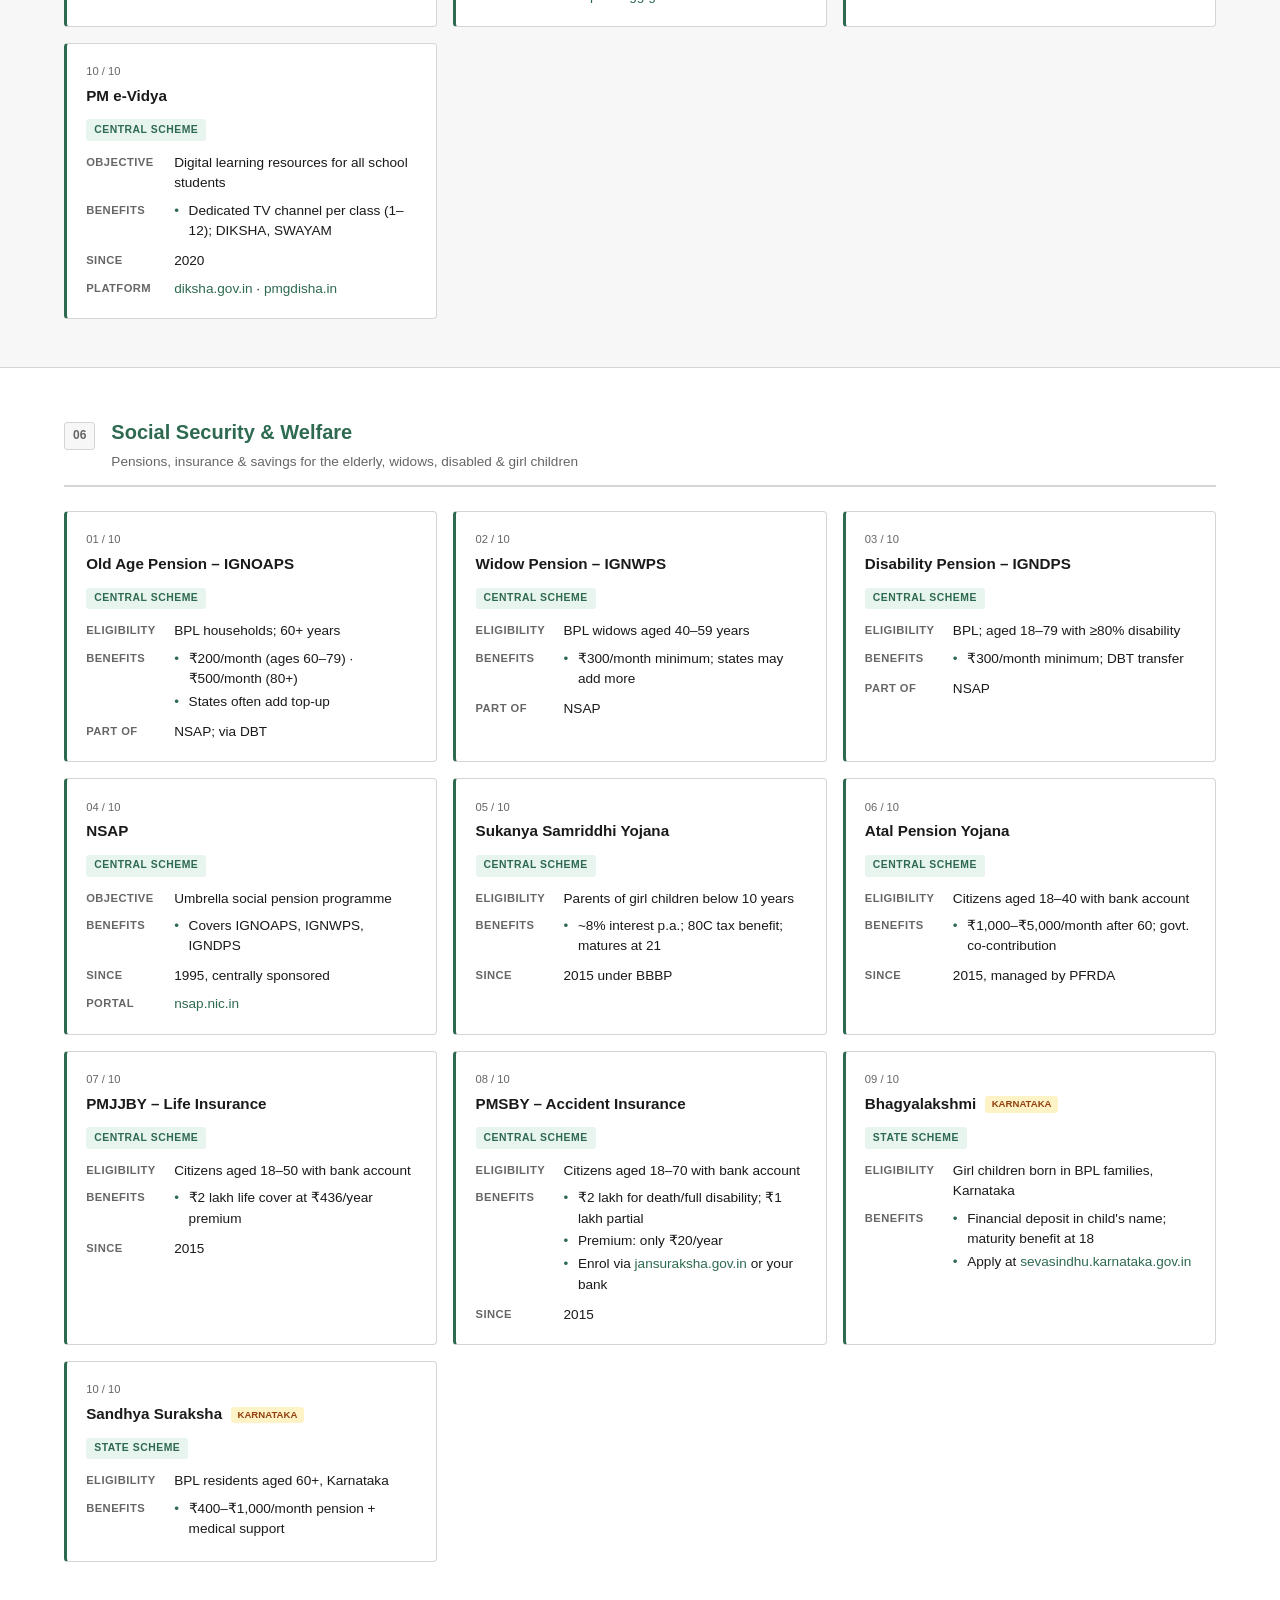
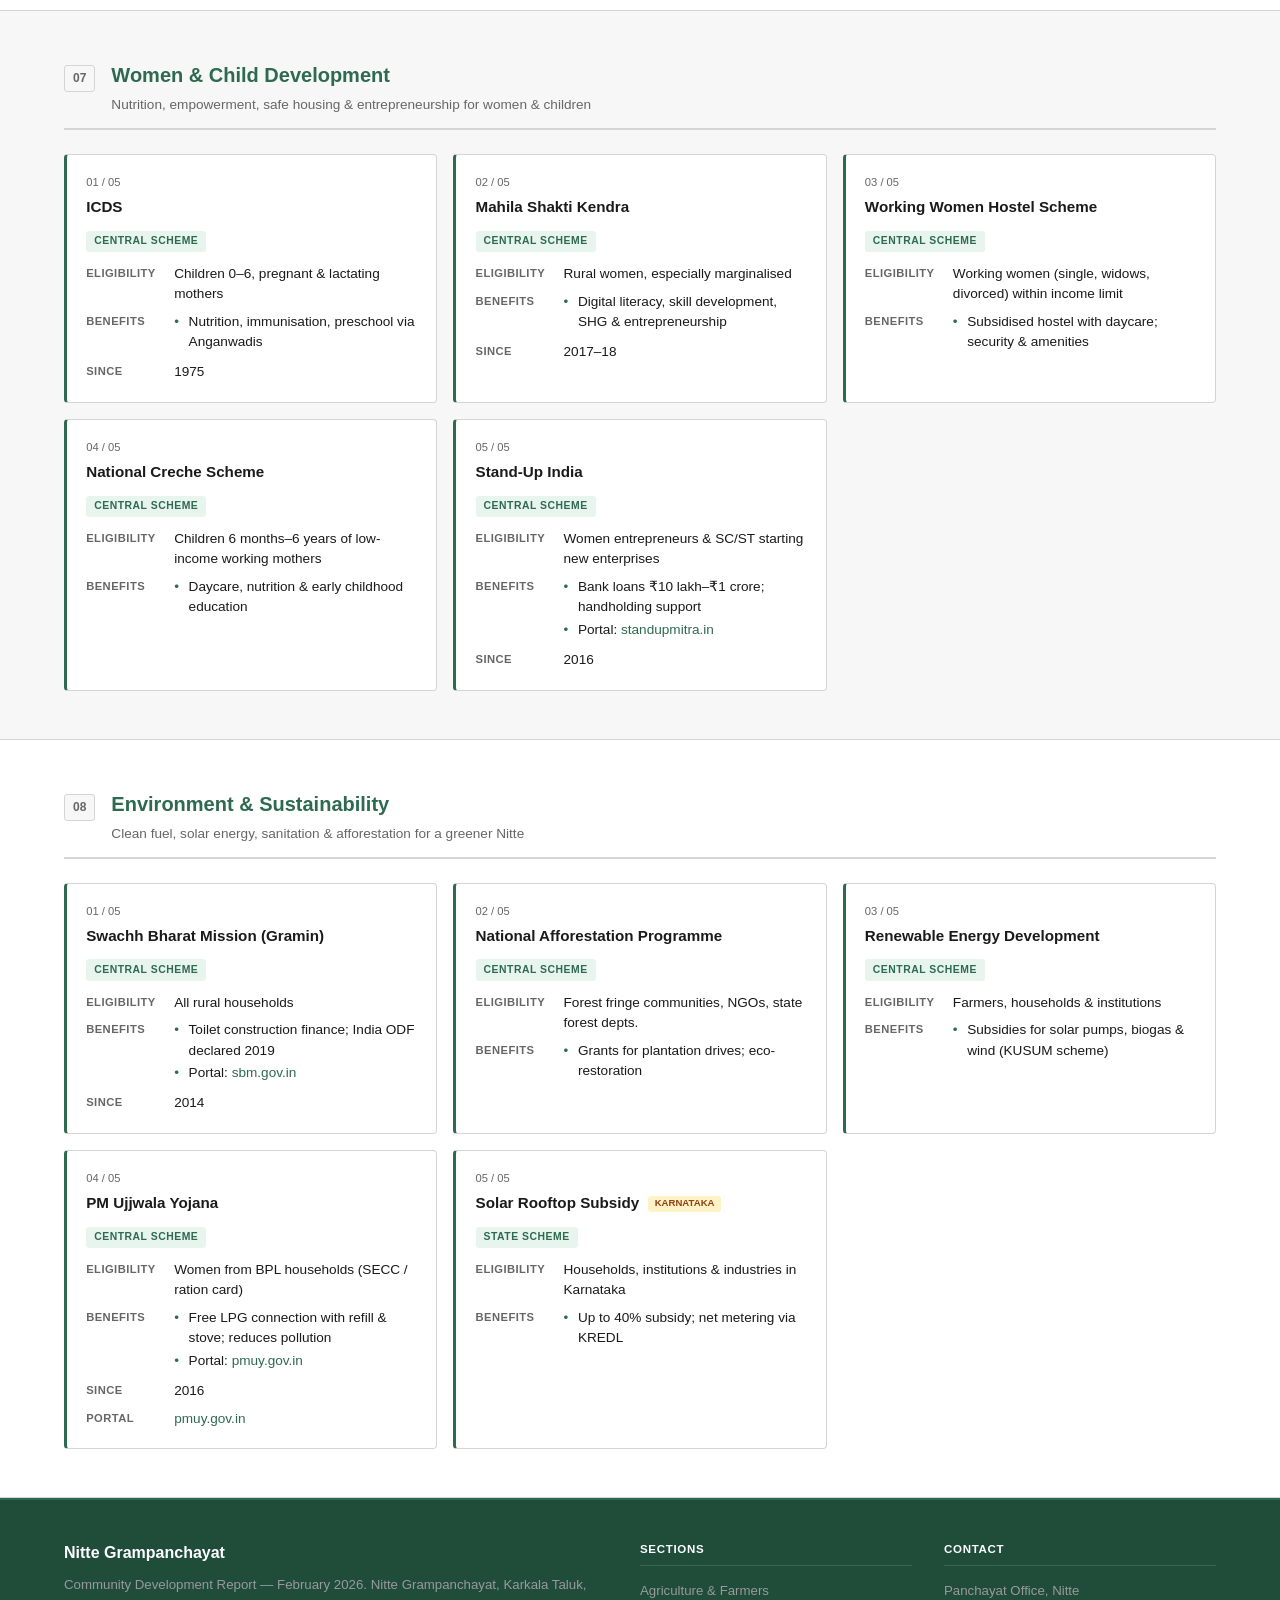
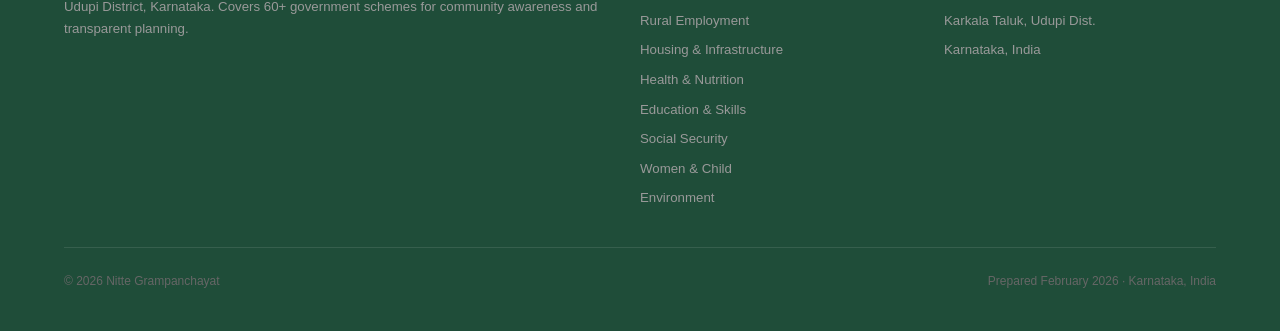
==== commit f90773dd: "Update index.html v7" ====
--- a/index.html
+++ b/index.html
@@ -56,7 +56,7 @@
     <div class="overview-block">
       <h3>Demographic Snapshot</h3>
       <div class="demo-stats">
-        <div class="demo-stat"><div class="n">~13000</div><div class="t">Population</div></div>
+        <div class="demo-stat"><div class="n">~ 13000</div><div class="t">Population</div></div>
         <div class="demo-stat"><div class="n">~1,200</div><div class="t">Households</div></div>
         <div class="demo-stat"><div class="n">85%</div><div class="t">Literacy Rate</div></div>
         <div class="demo-stat"><div class="n">Youth-heavy</div><div class="t">Age Profile</div></div>
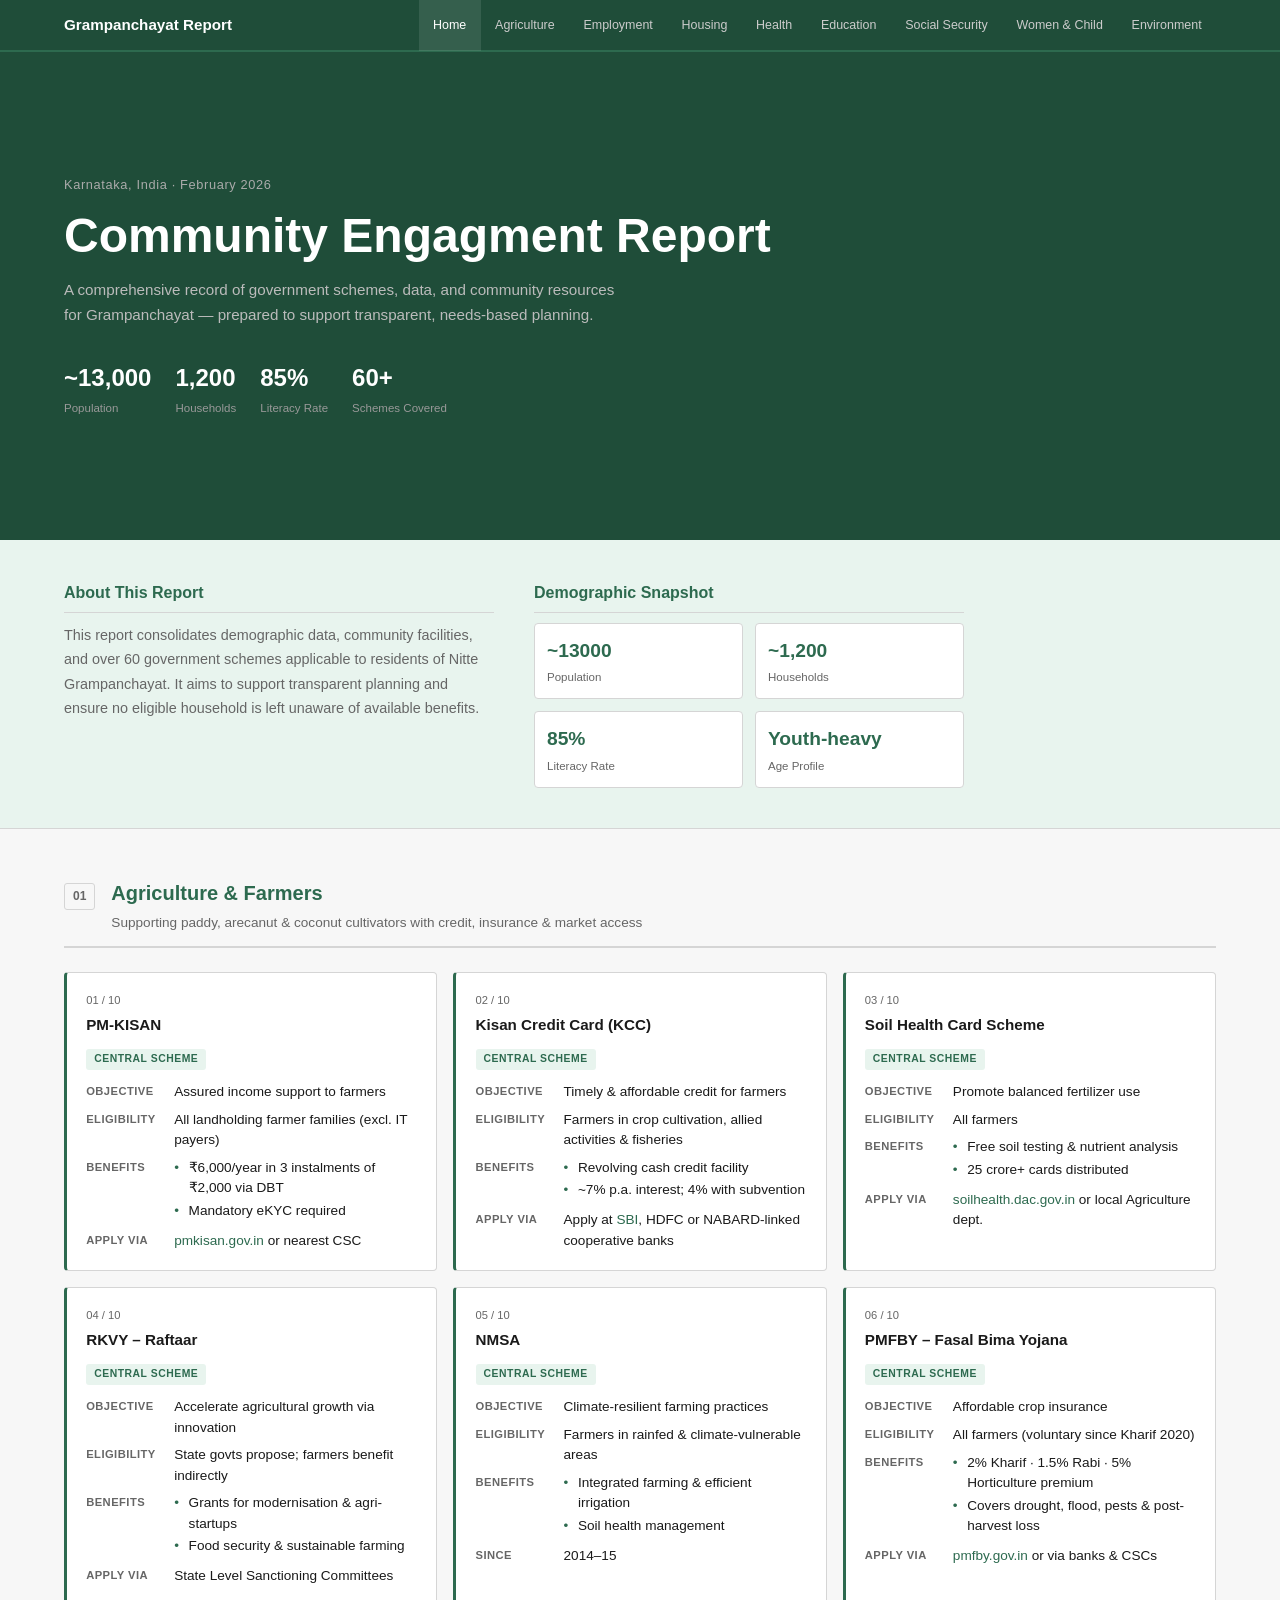
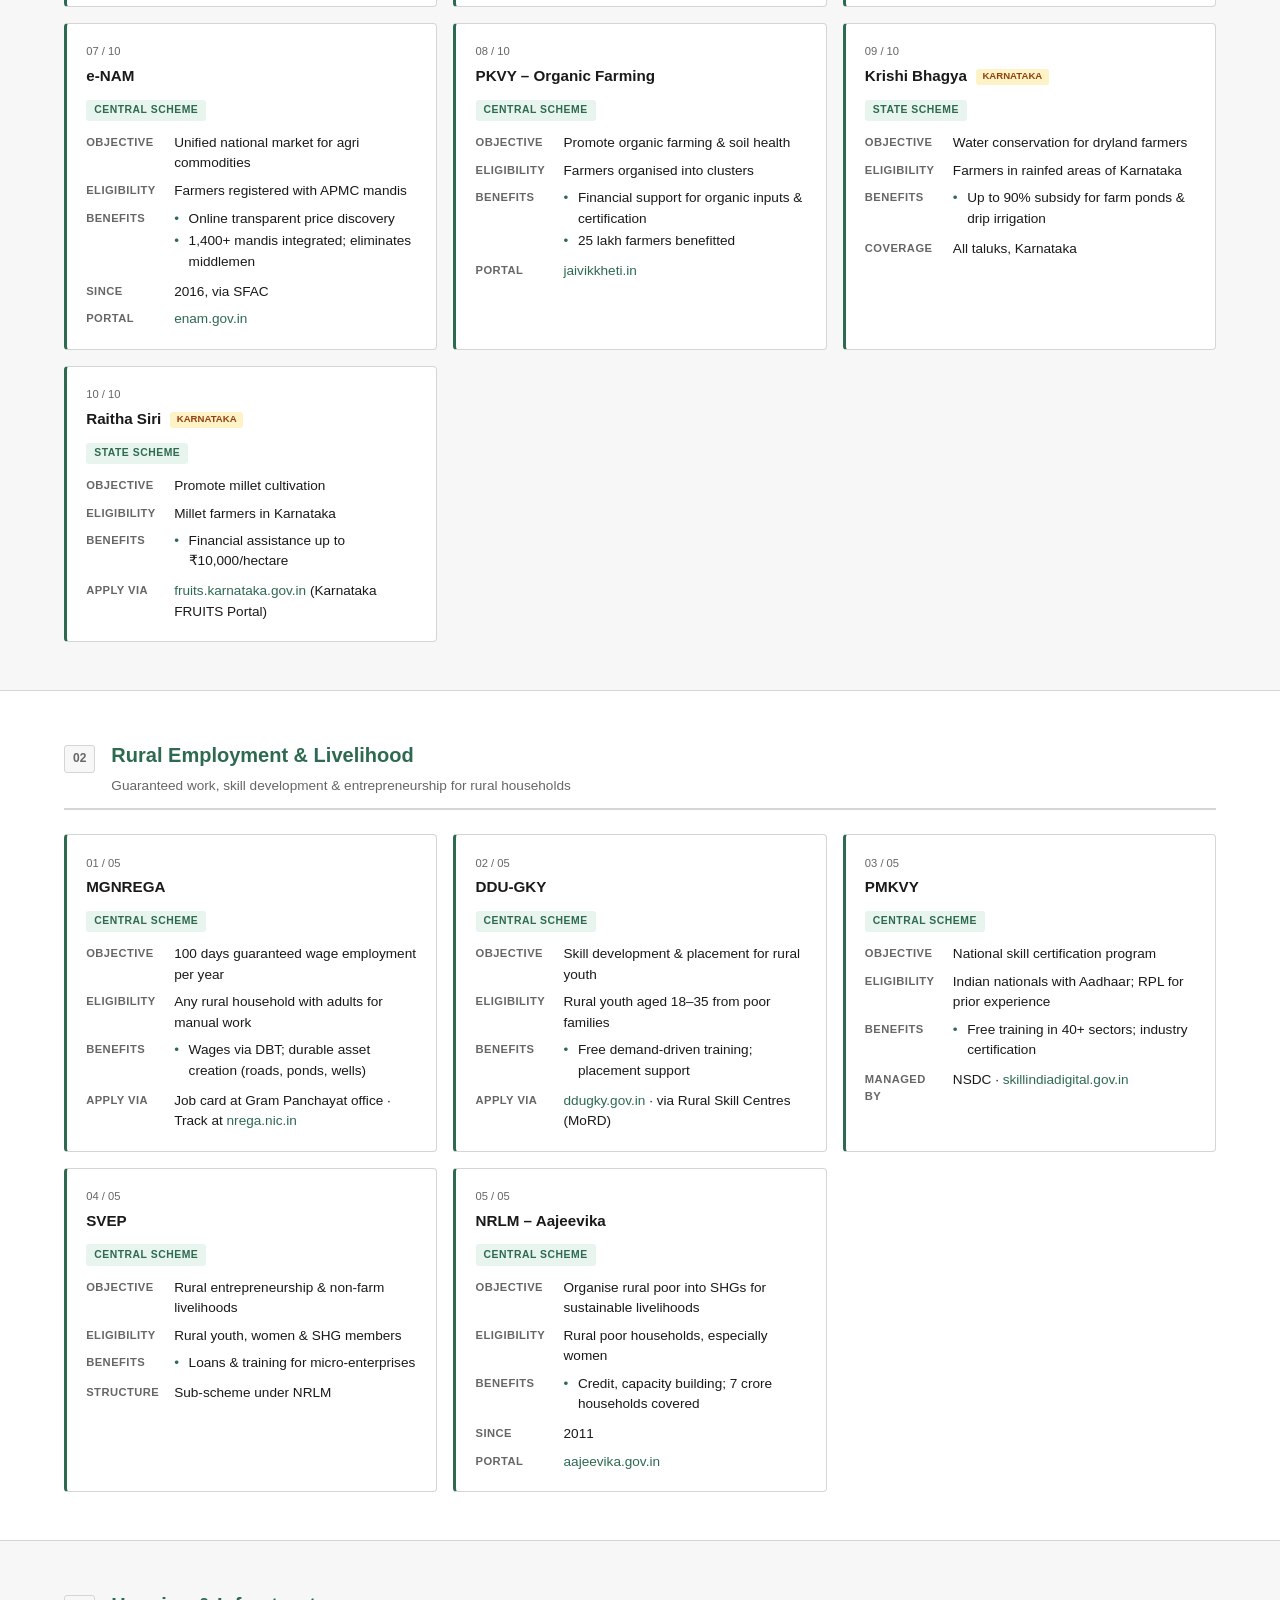
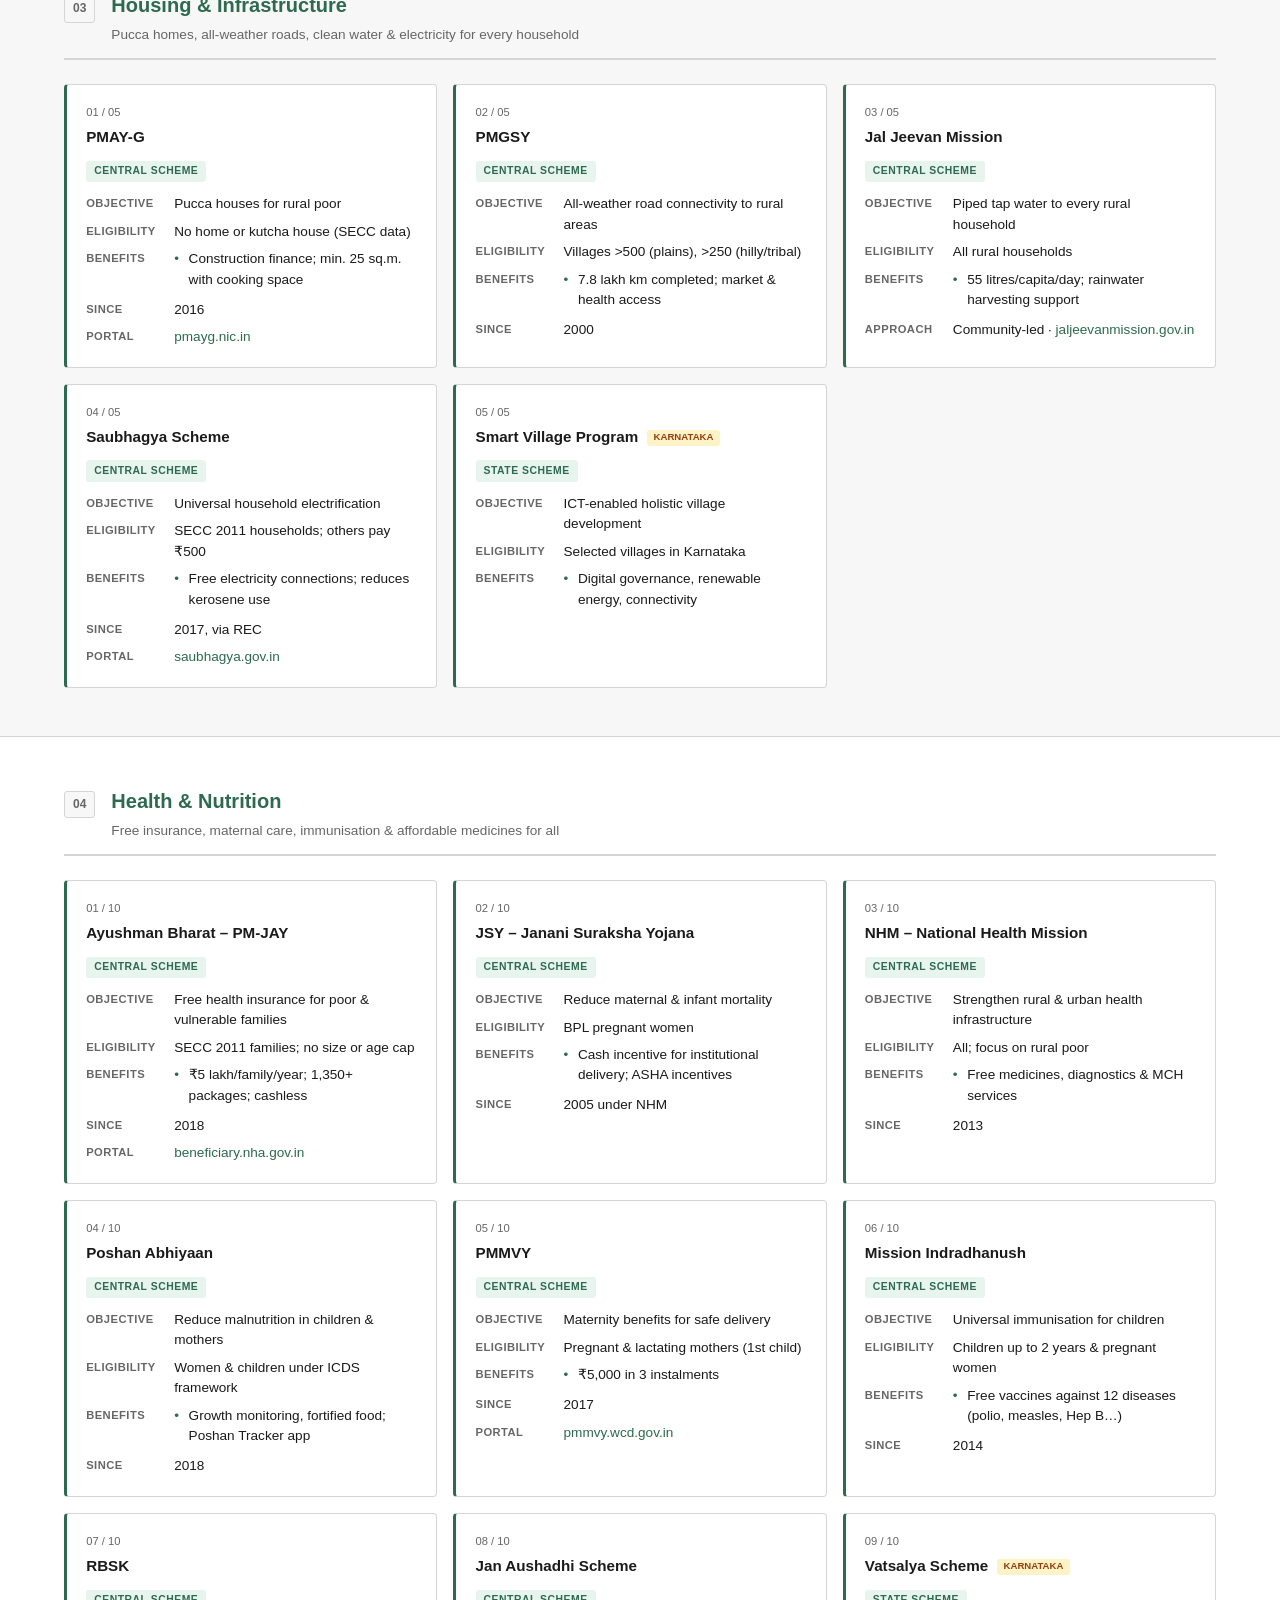
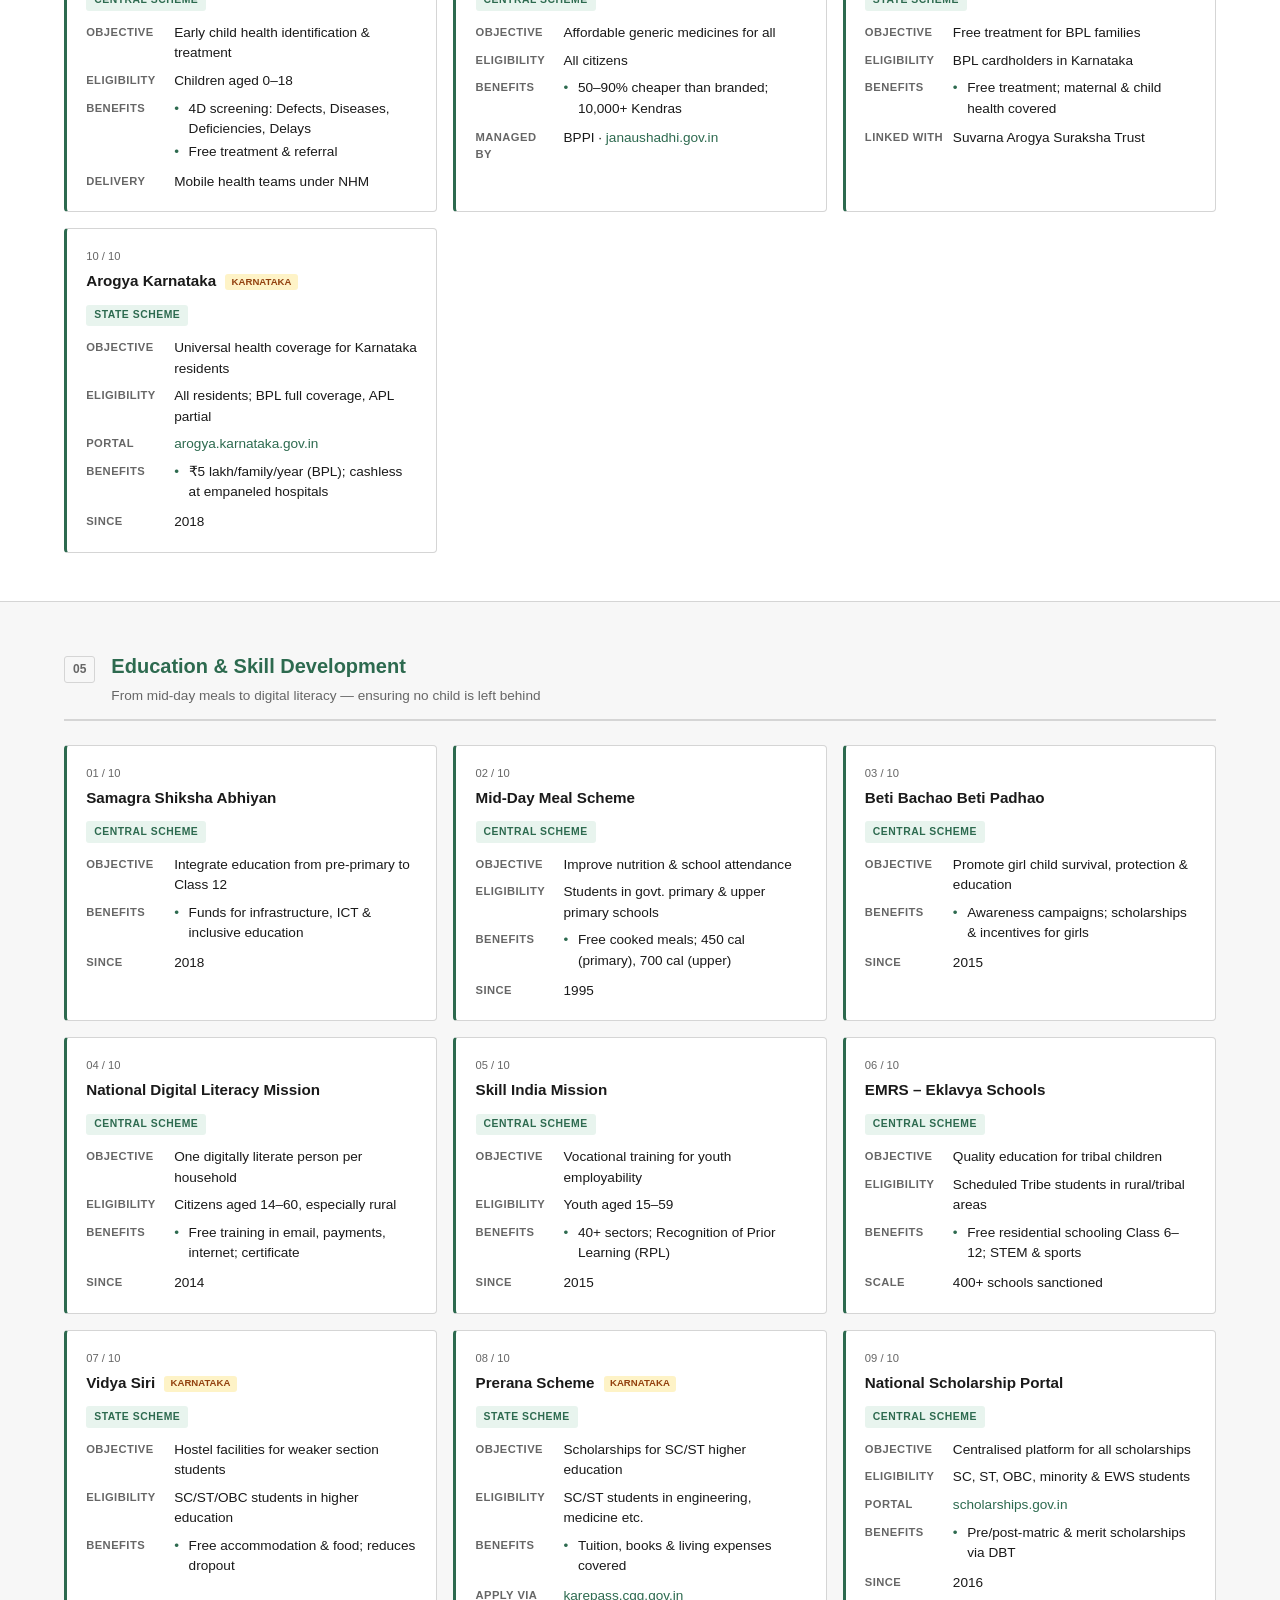
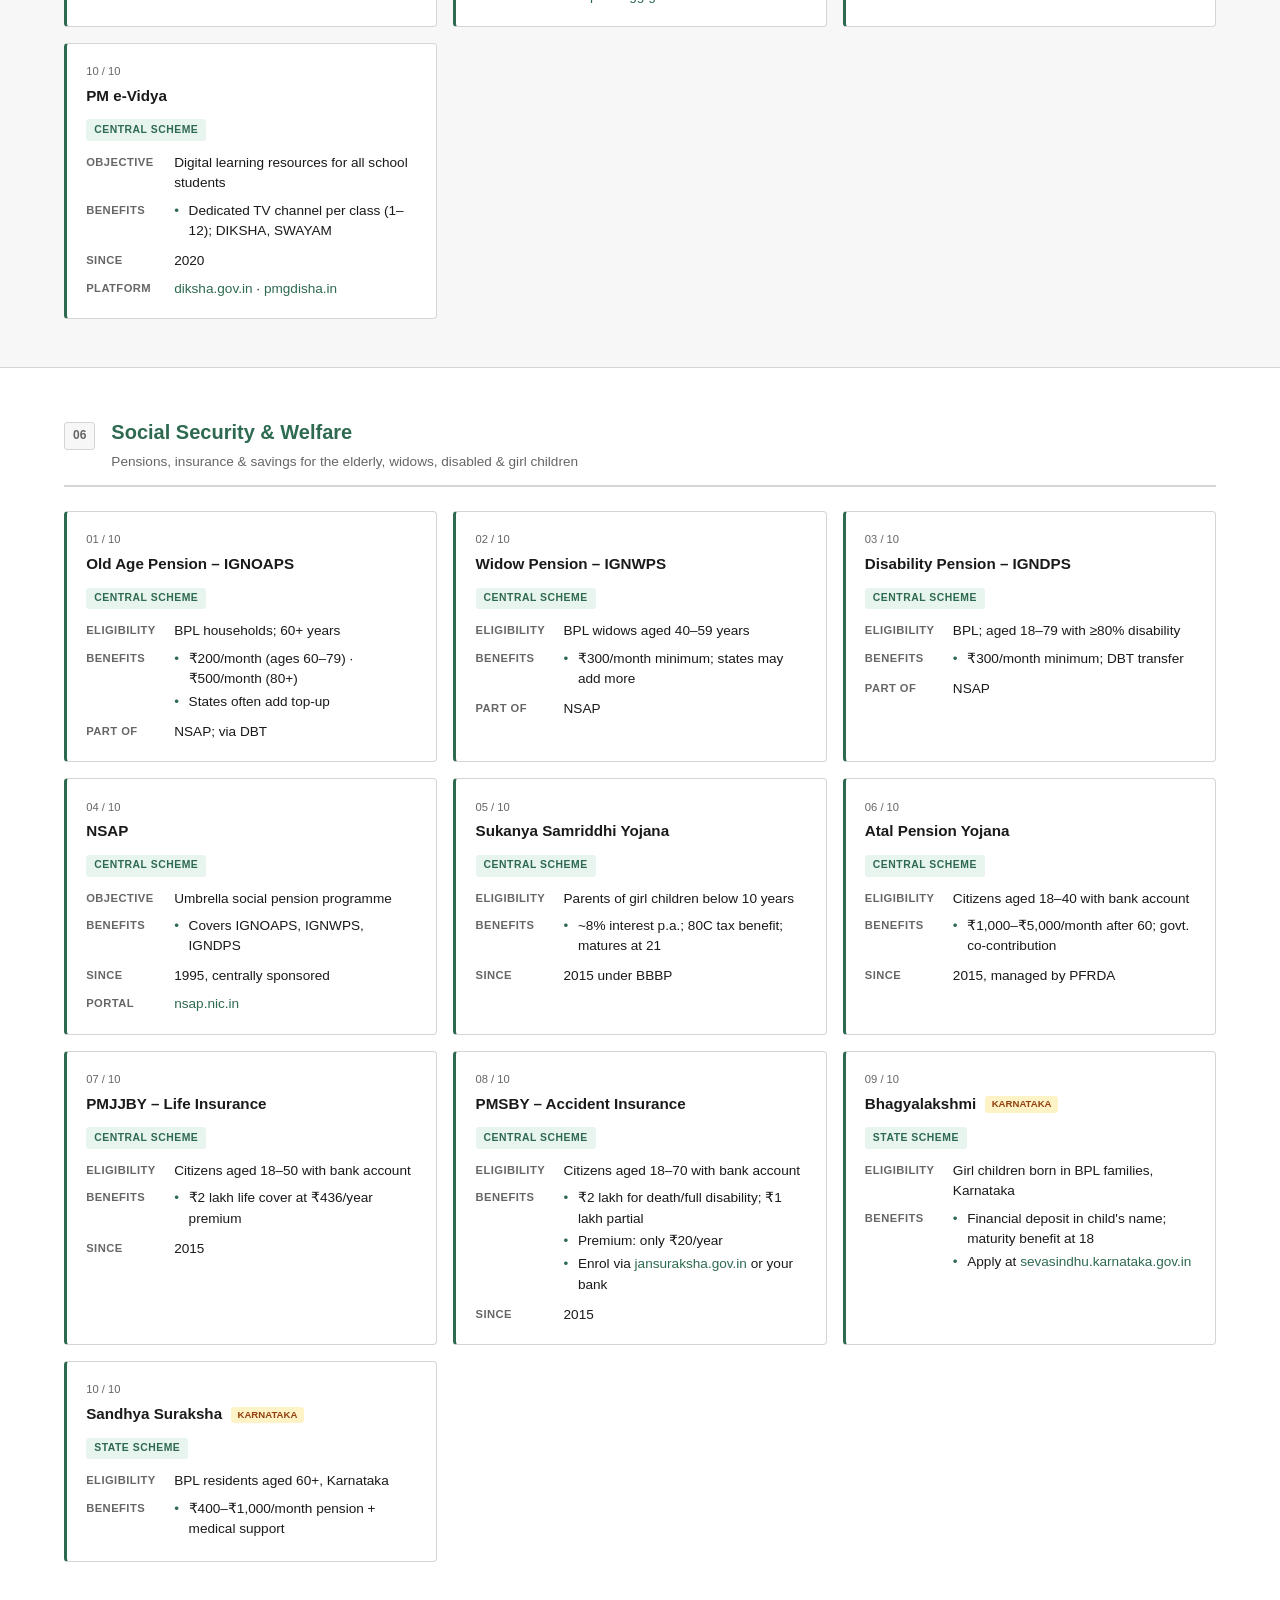
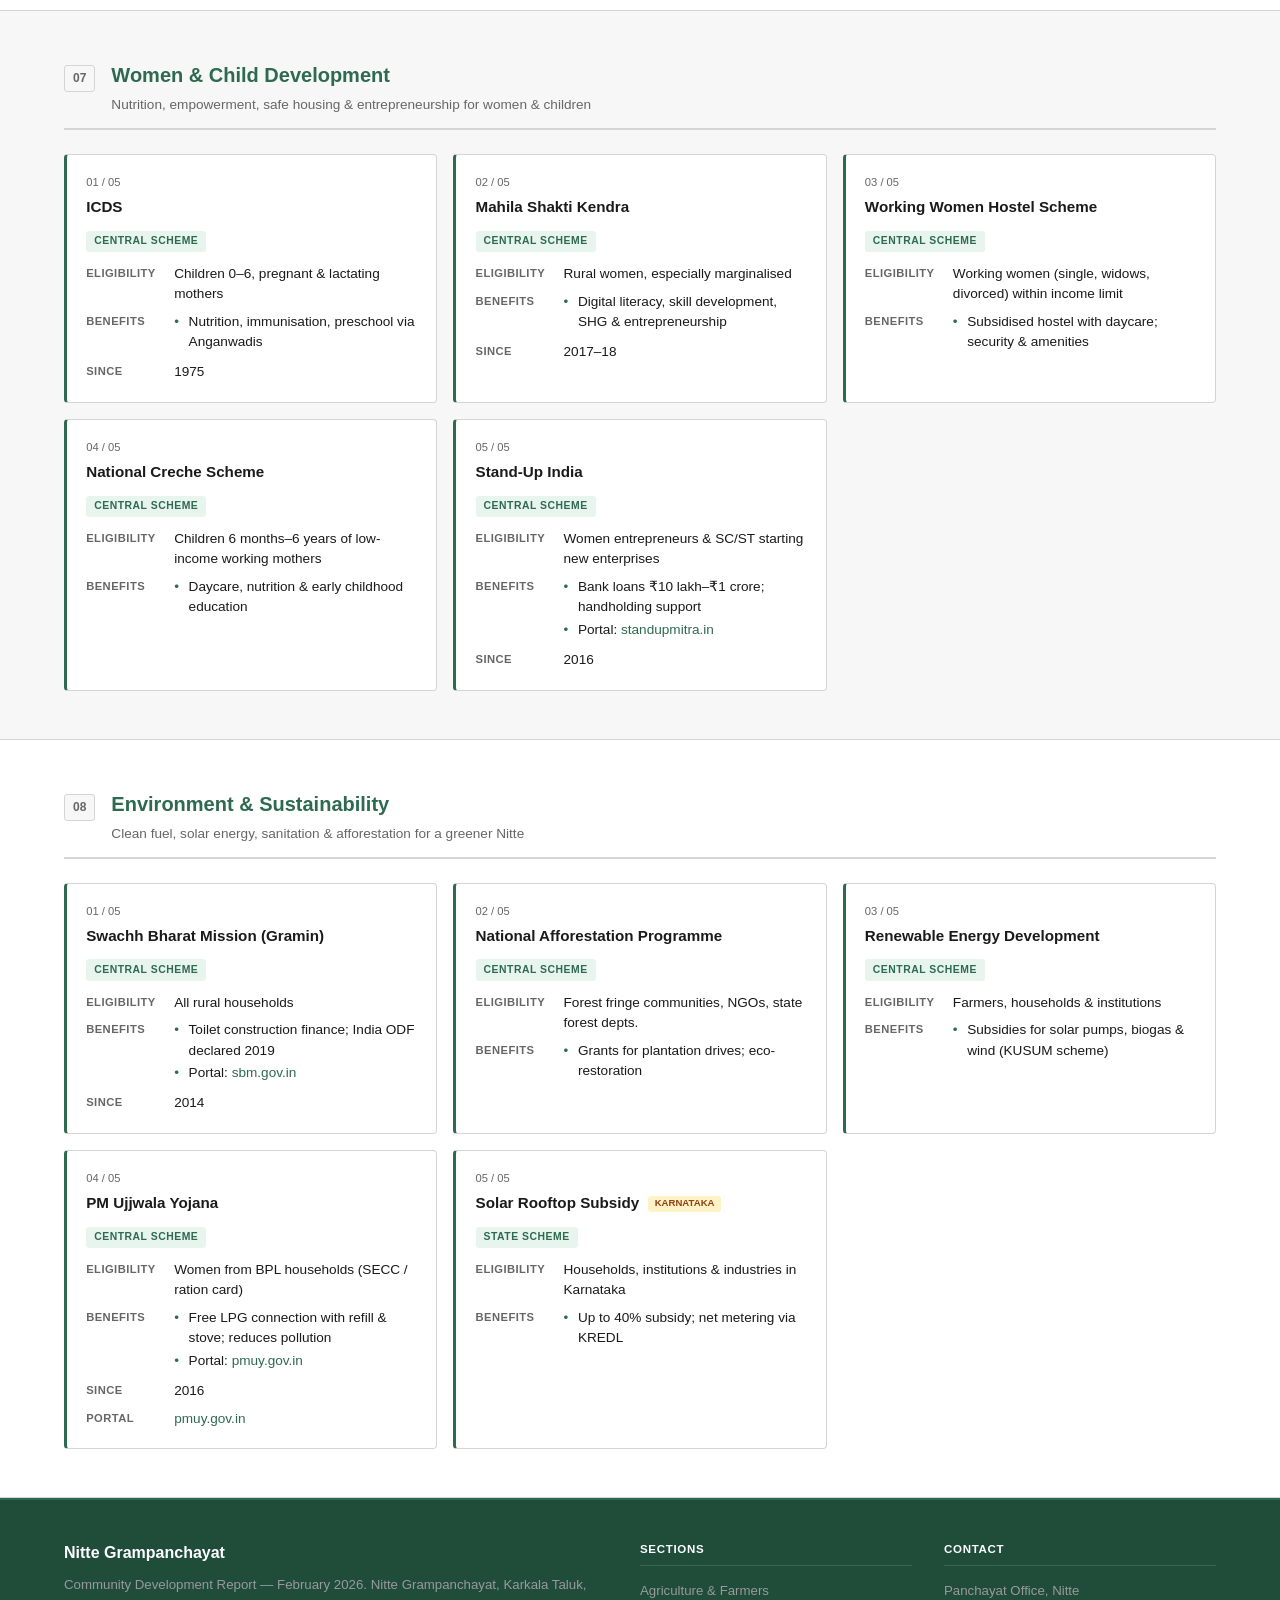
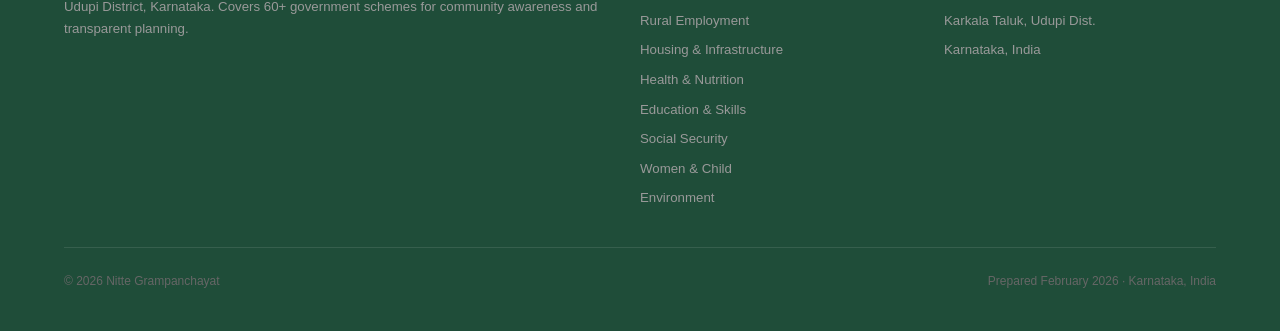
==== commit 8cddec9e: "Updated index.html" ====
--- a/index.html
+++ b/index.html
@@ -37,7 +37,7 @@
 <section id="hero">
   <p class="hero-eyebrow">Karnataka, India · February 2026</p>
   <h1 class="hero-title">Community Engagment Report</h1>
-  <p class="hero-subtitle">A comprehensive record of government schemes, demographic data, and community resources for Grampanchayat — prepared to support transparent, needs-based planning.</p>
+  <p class="hero-subtitle">A comprehensive record of government schemes,  data, and community resources for Grampanchayat — prepared to support transparent, needs-based planning.</p>
   <div class="hero-meta">
     <div class="hero-meta-item"><div class="val">~13,000</div><div class="lbl">Population</div></div>
     <div class="hero-meta-item"><div class="val">1,200</div><div class="lbl">Households</div></div>
@@ -56,7 +56,7 @@
     <div class="overview-block">
       <h3>Demographic Snapshot</h3>
       <div class="demo-stats">
-        <div class="demo-stat"><div class="n">~ 13000</div><div class="t">Population</div></div>
+        <div class="demo-stat"><div class="n">~13000</div><div class="t">Population</div></div>
         <div class="demo-stat"><div class="n">~1,200</div><div class="t">Households</div></div>
         <div class="demo-stat"><div class="n">85%</div><div class="t">Literacy Rate</div></div>
         <div class="demo-stat"><div class="n">Youth-heavy</div><div class="t">Age Profile</div></div>
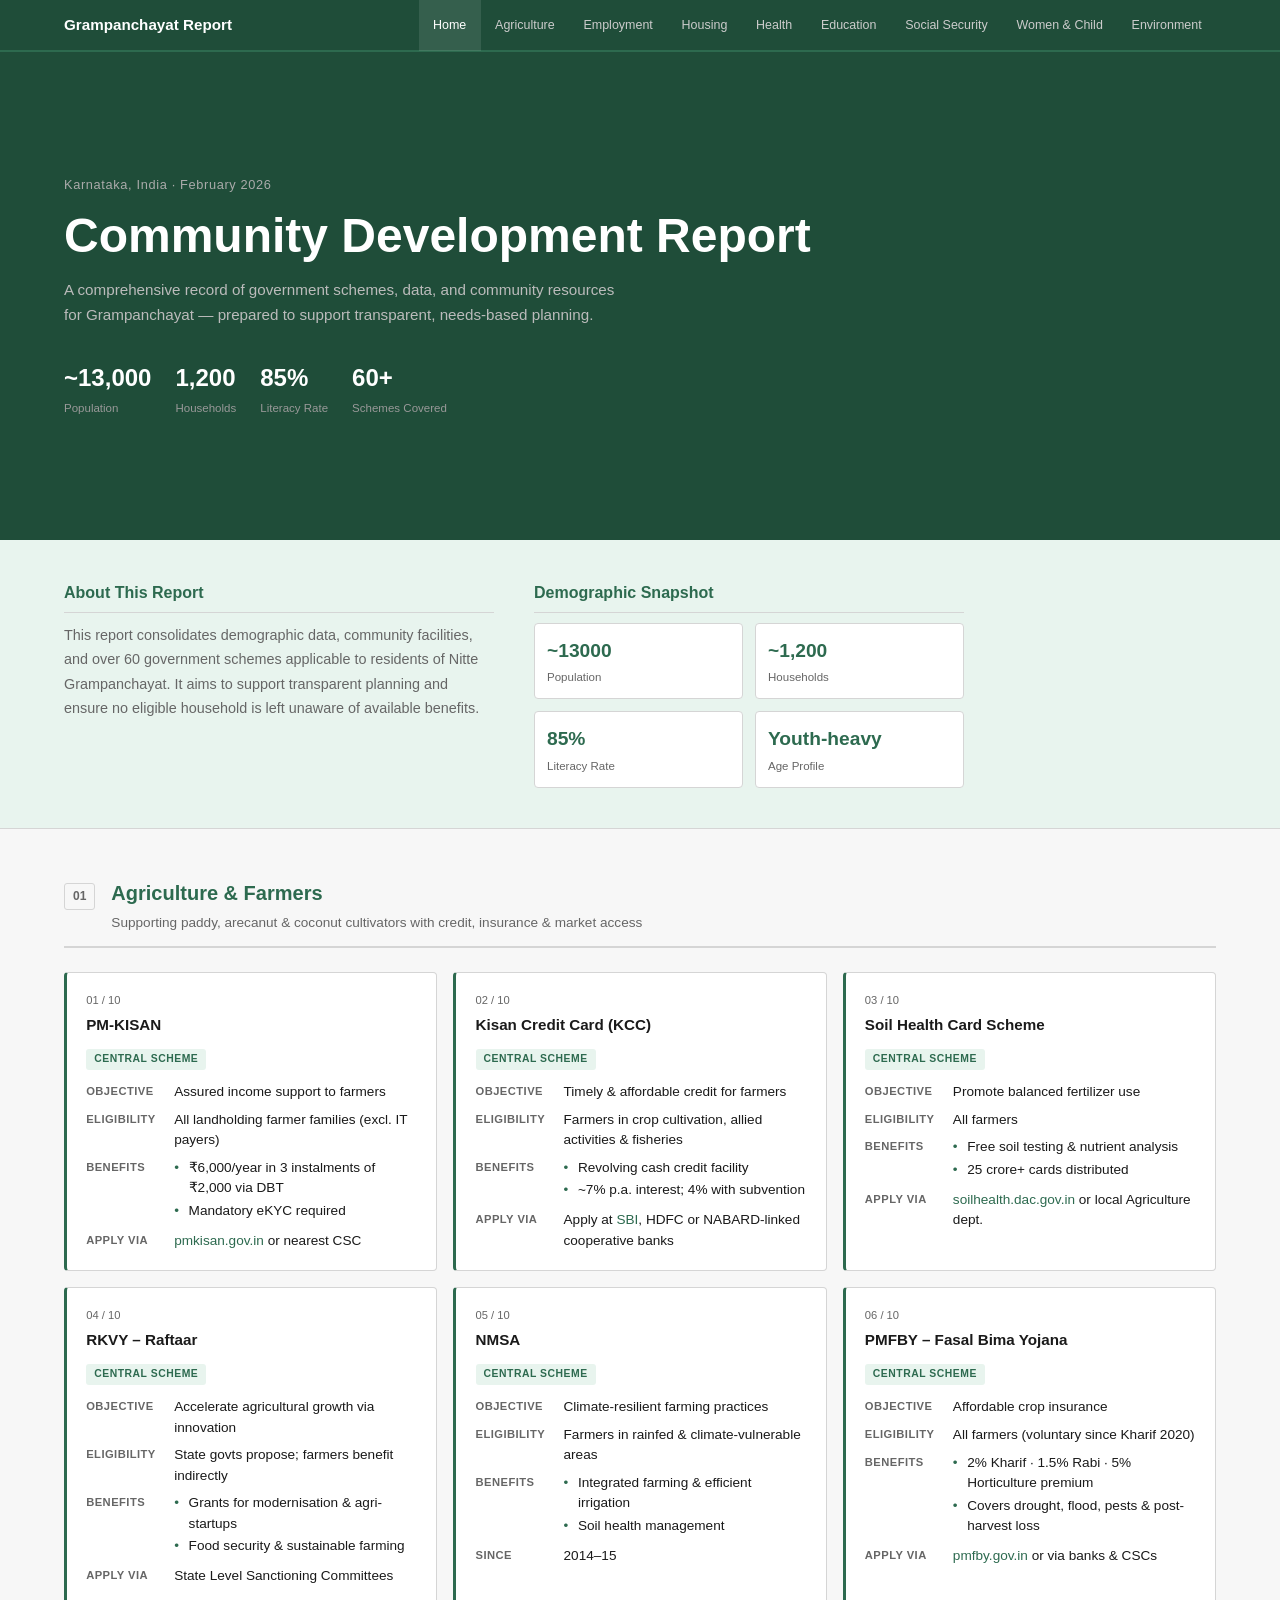
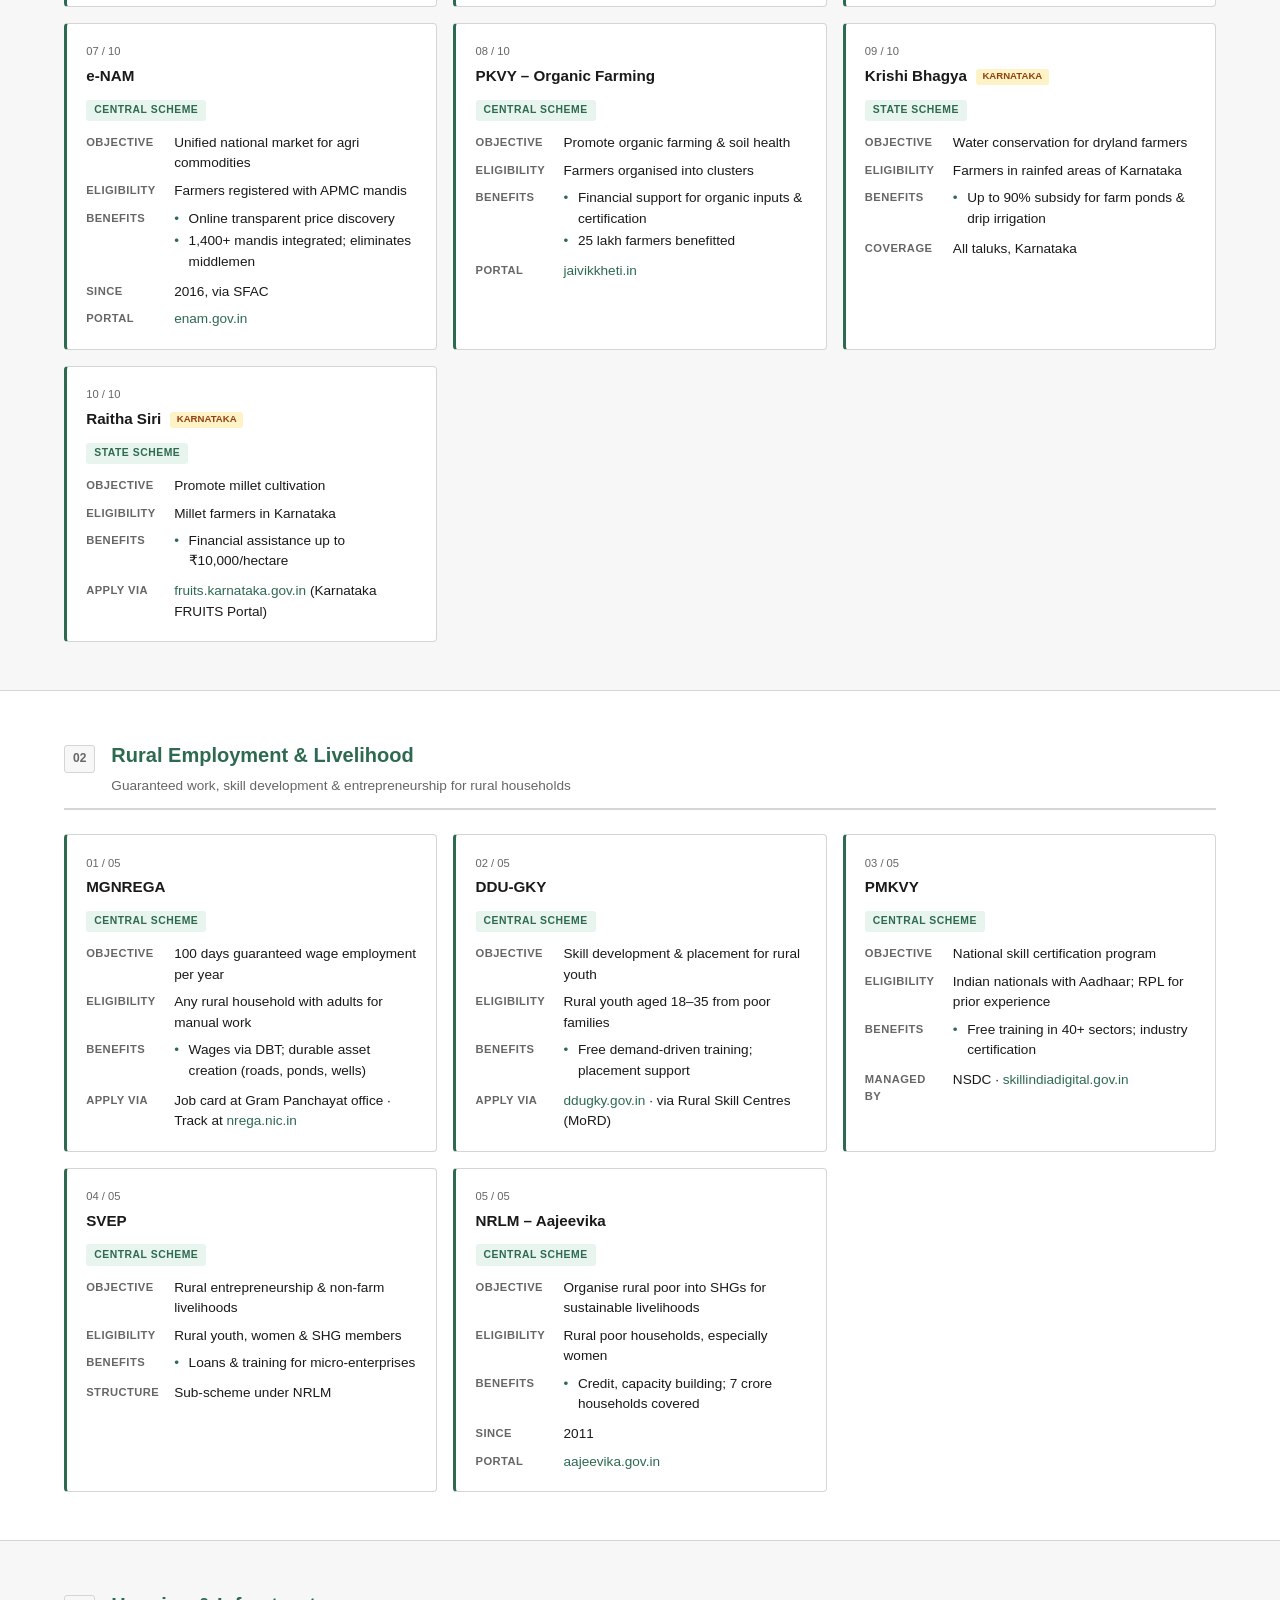
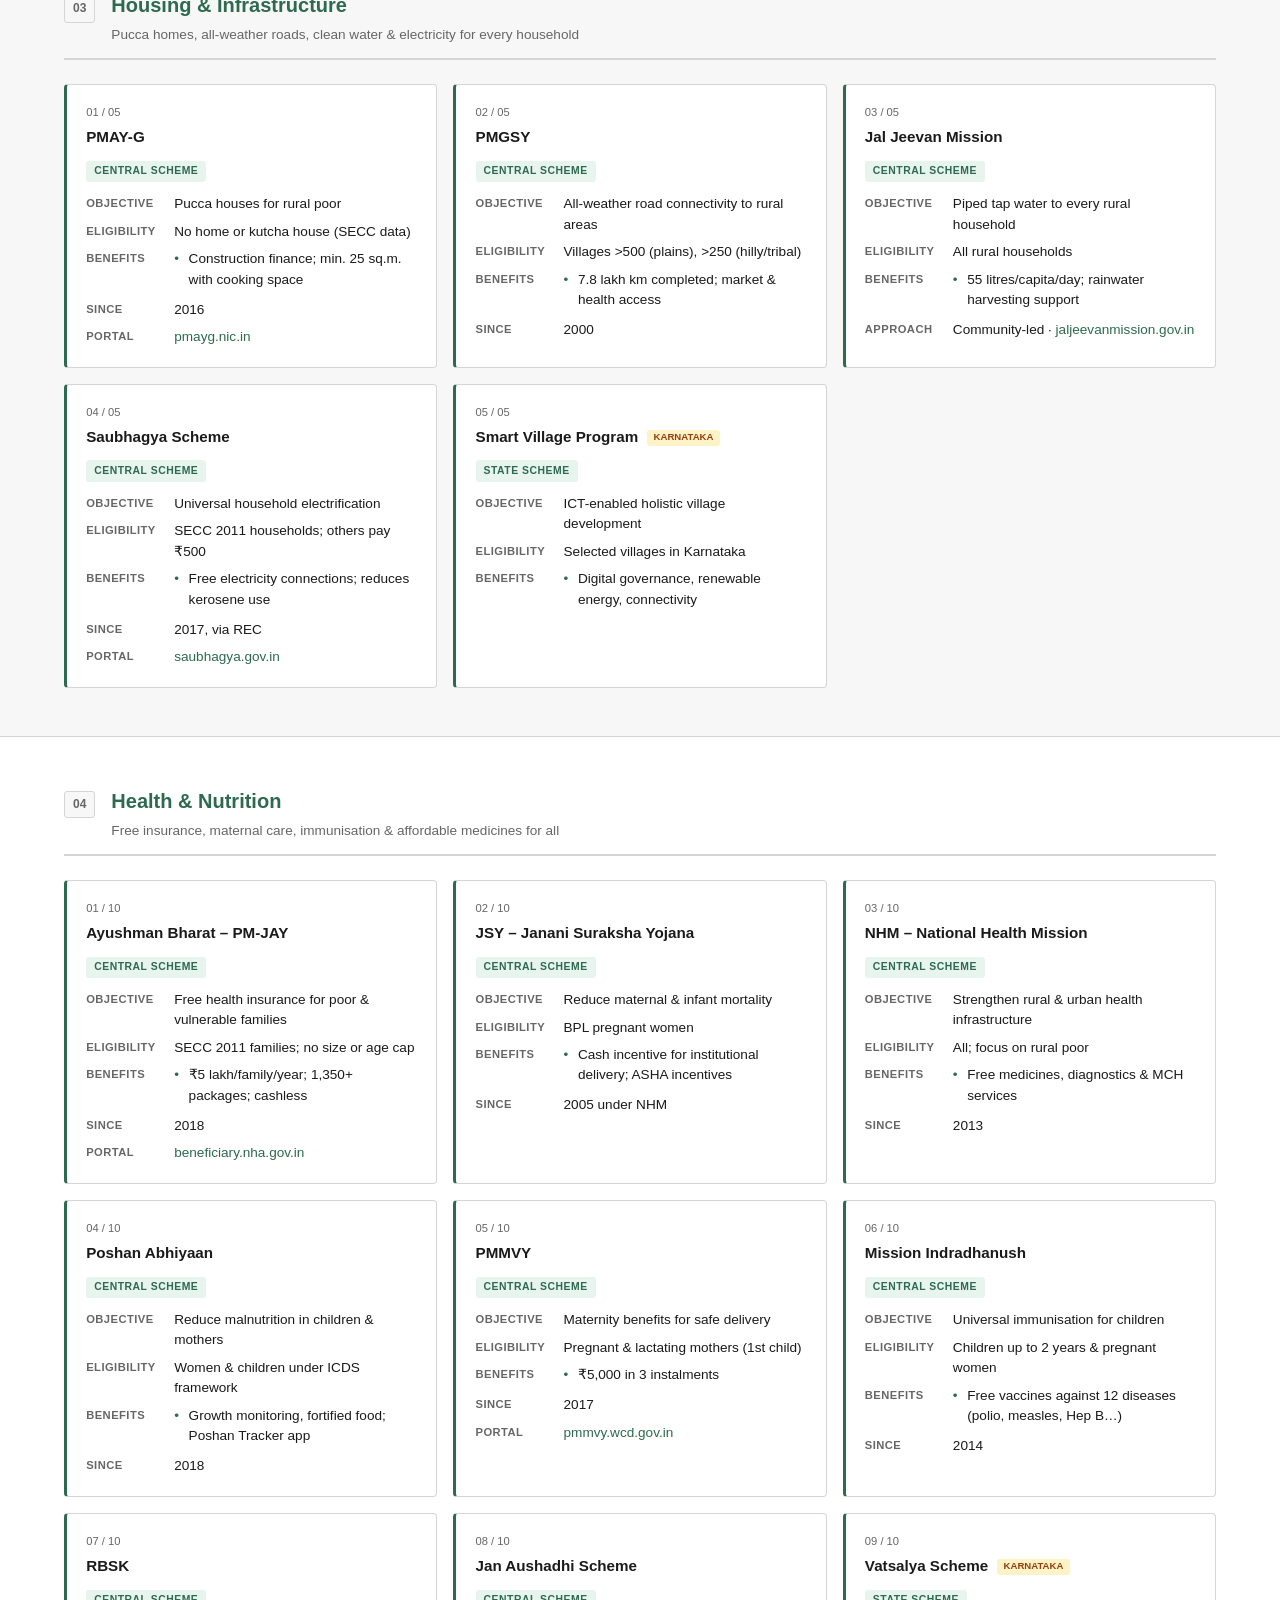
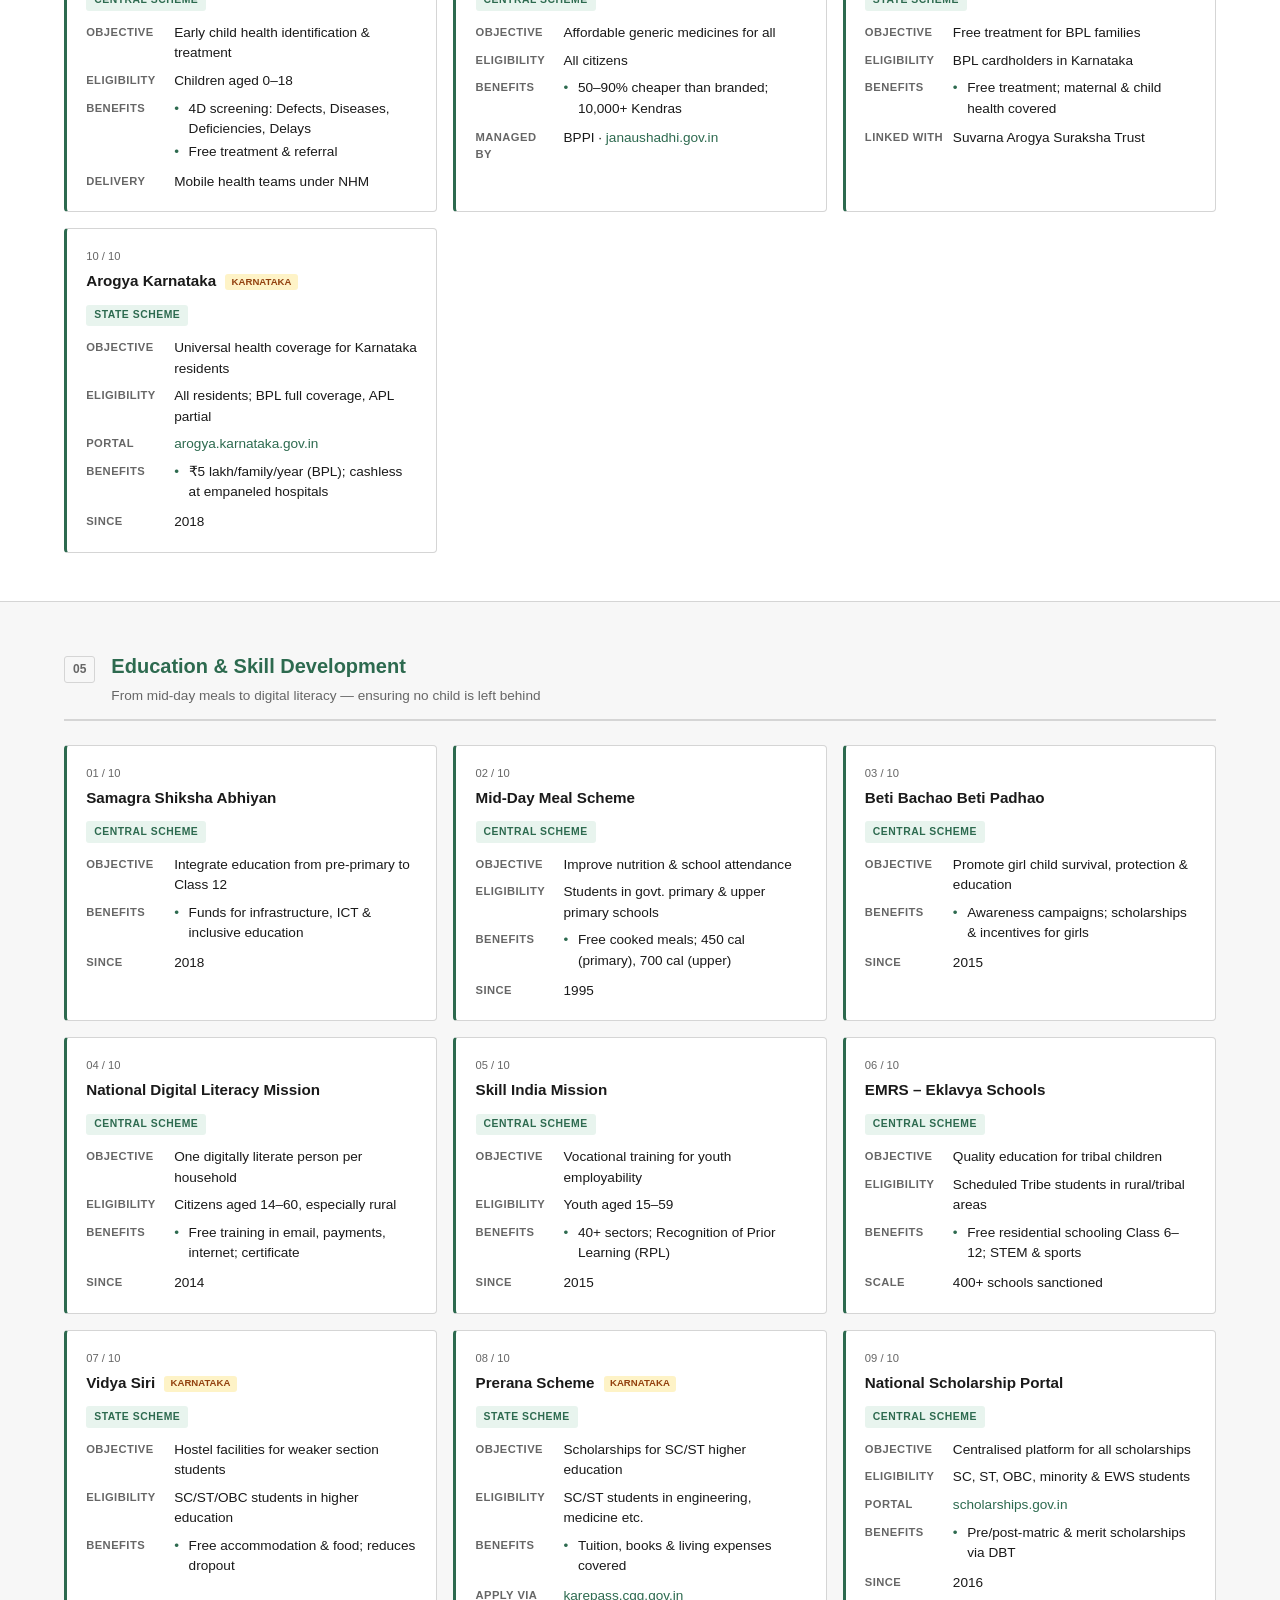
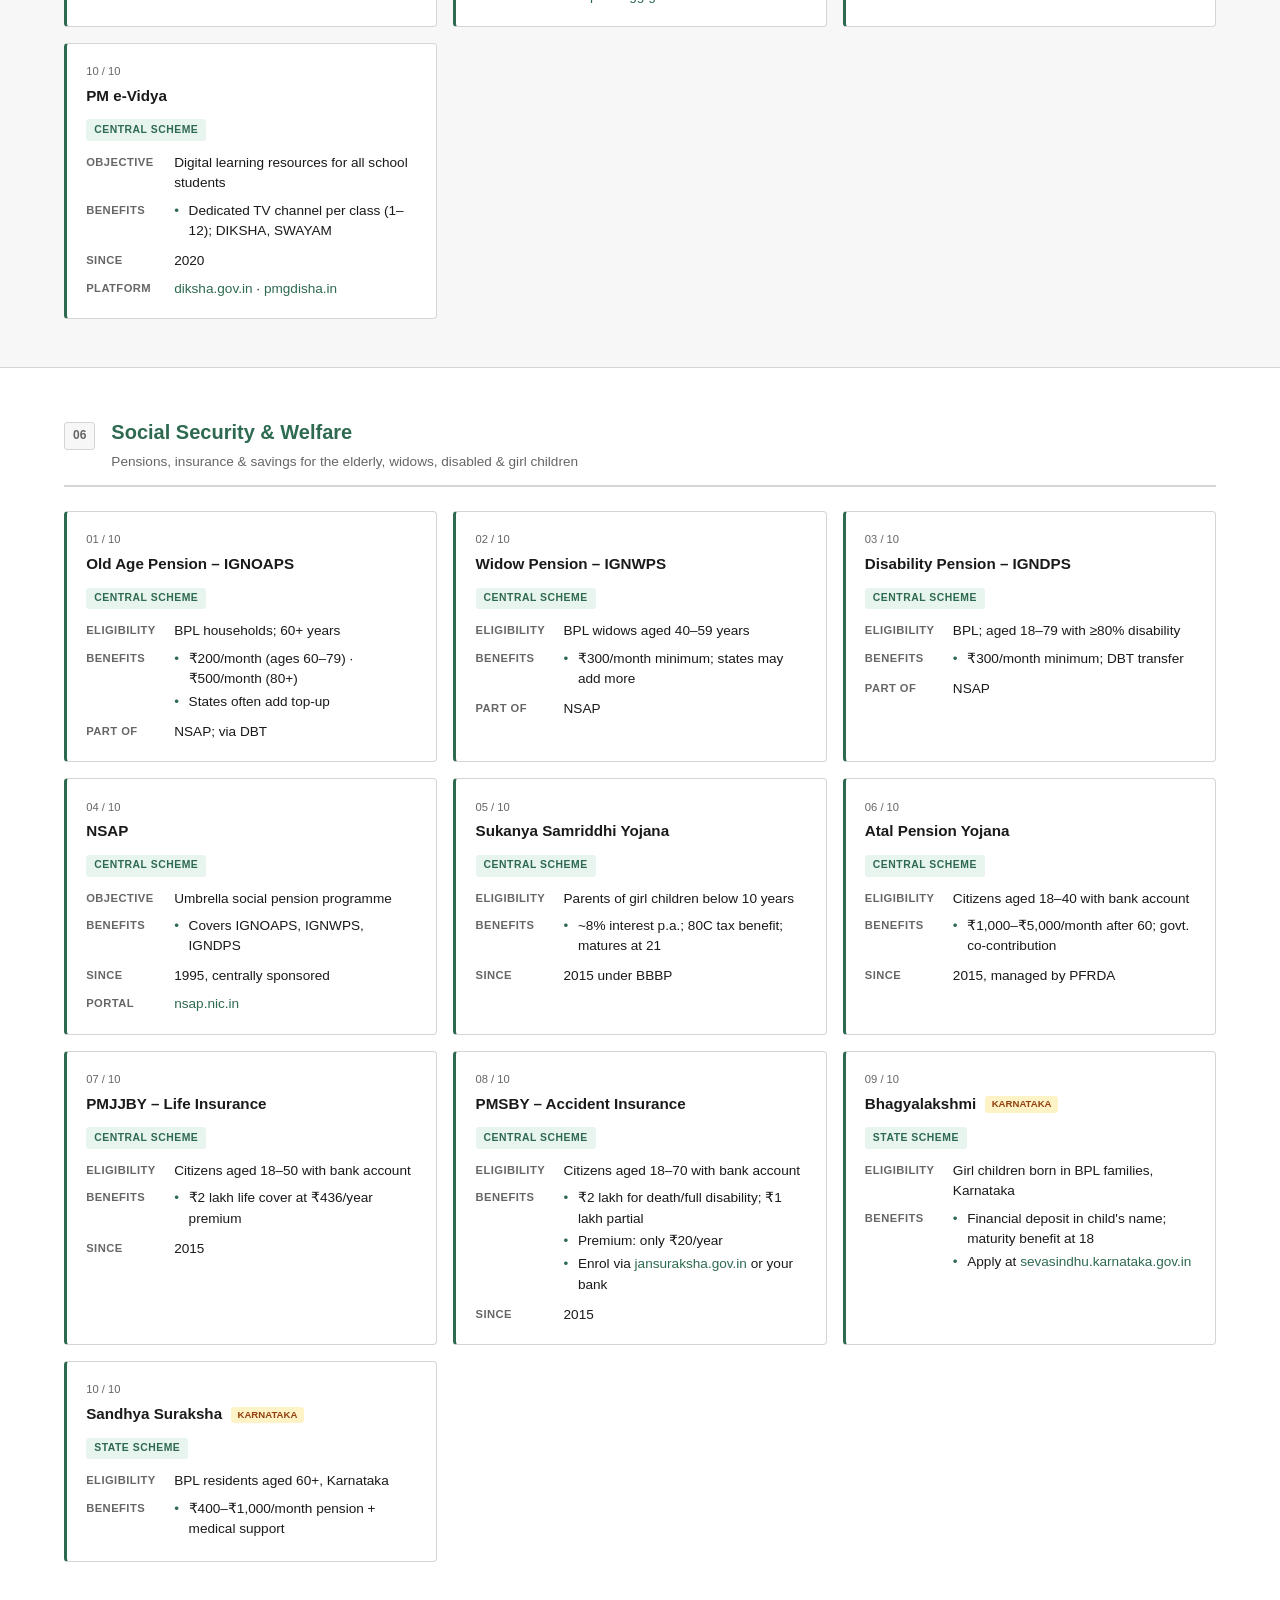
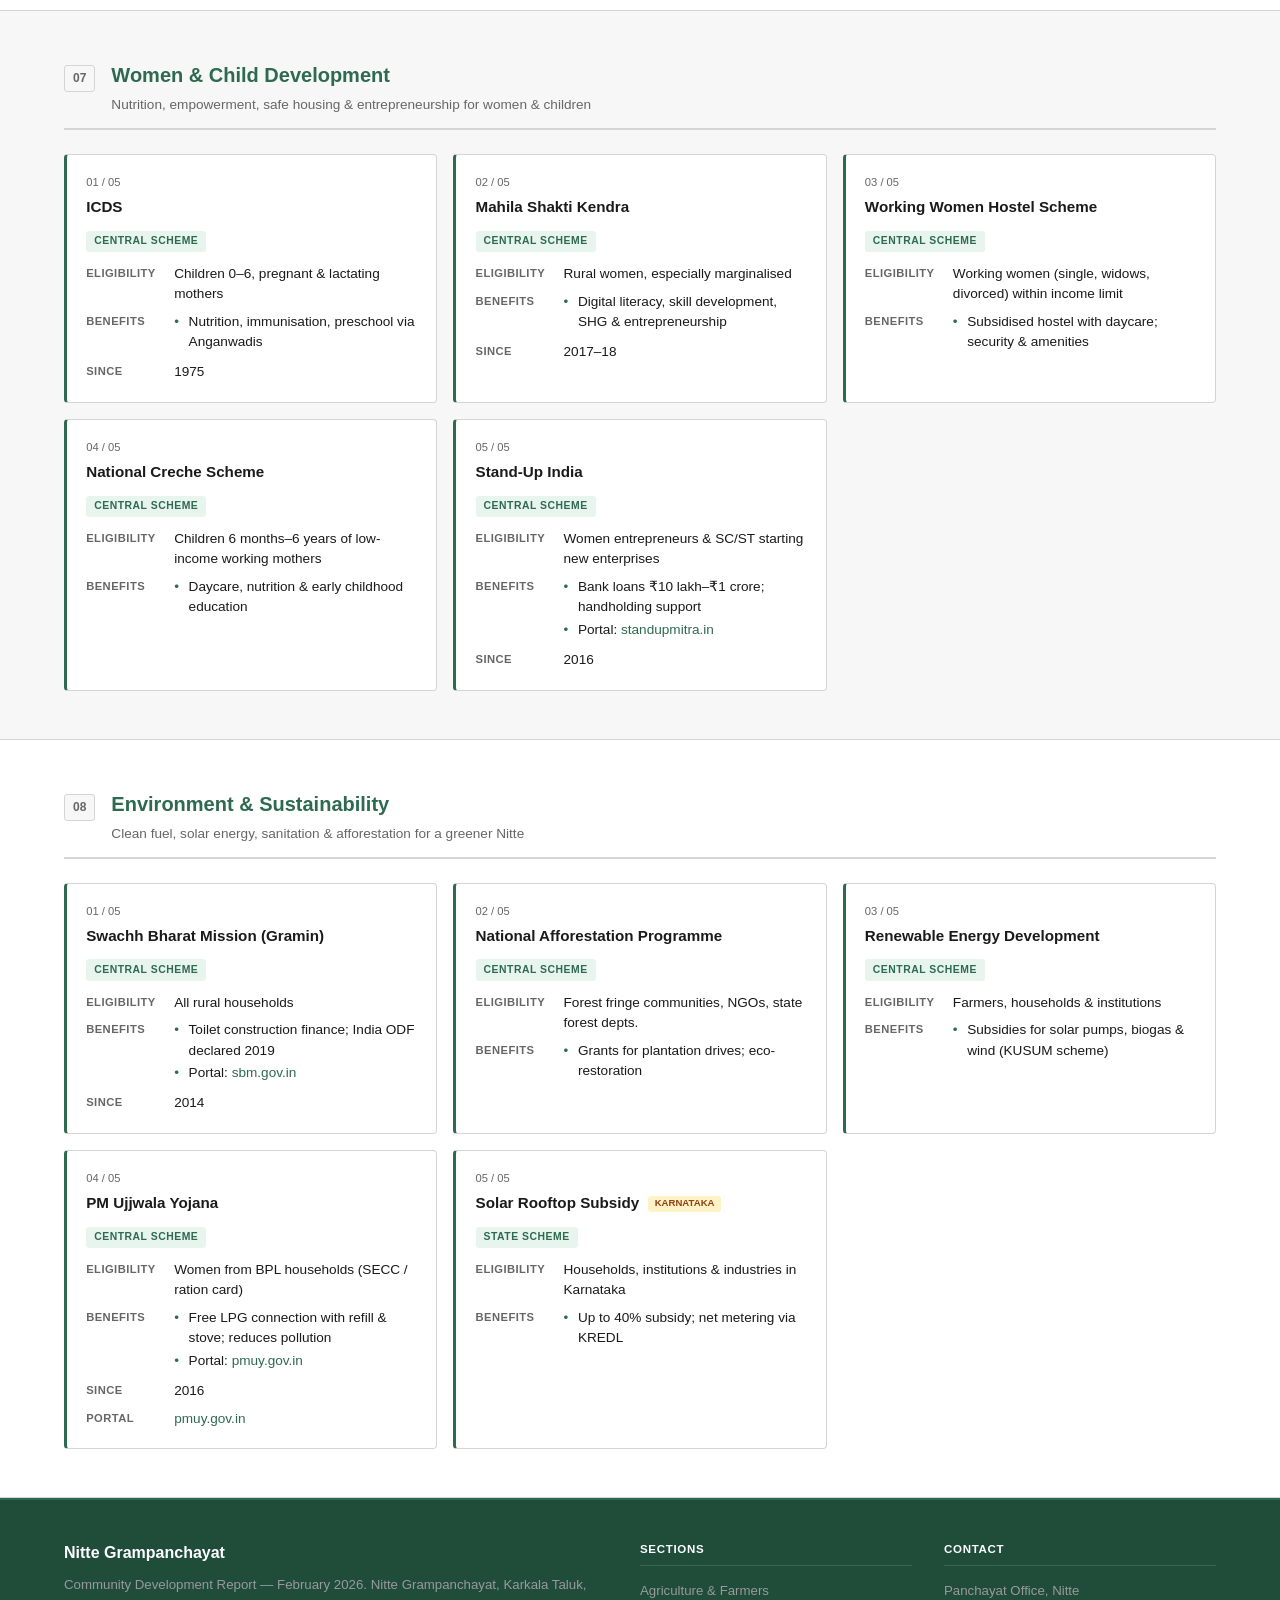
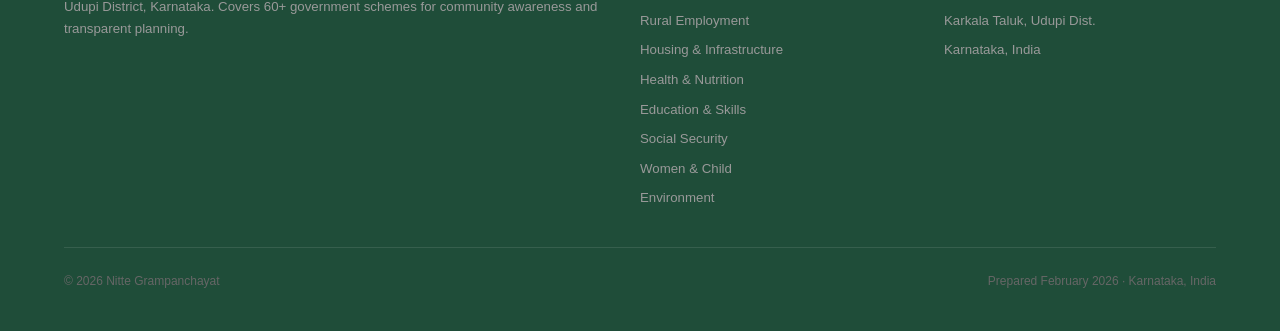
==== commit 319f5424: "Update words v2" ====
--- a/index.html
+++ b/index.html
@@ -4,7 +4,7 @@
   <meta charset="UTF-8">
   <meta name="viewport" content="width=device-width, initial-scale=1.0">
   <meta name="description" content="Community Development Report — Nitte Grampanchayat, Karnataka">
-  <title>Community Engagement Report — Nitte Grampanchayat</title>
+  <title>Community Development Report — Nitte Grampanchayat</title>
 
   <link rel="stylesheet" href="css/variables.css">
   <link rel="stylesheet" href="css/base.css">
@@ -36,7 +36,7 @@
 <!-- HERO -->
 <section id="hero">
   <p class="hero-eyebrow">Karnataka, India · February 2026</p>
-  <h1 class="hero-title">Community Engagment Report</h1>
+  <h1 class="hero-title">Community Development Report</h1>
   <p class="hero-subtitle">A comprehensive record of government schemes,  data, and community resources for Grampanchayat — prepared to support transparent, needs-based planning.</p>
   <div class="hero-meta">
     <div class="hero-meta-item"><div class="val">~13,000</div><div class="lbl">Population</div></div>
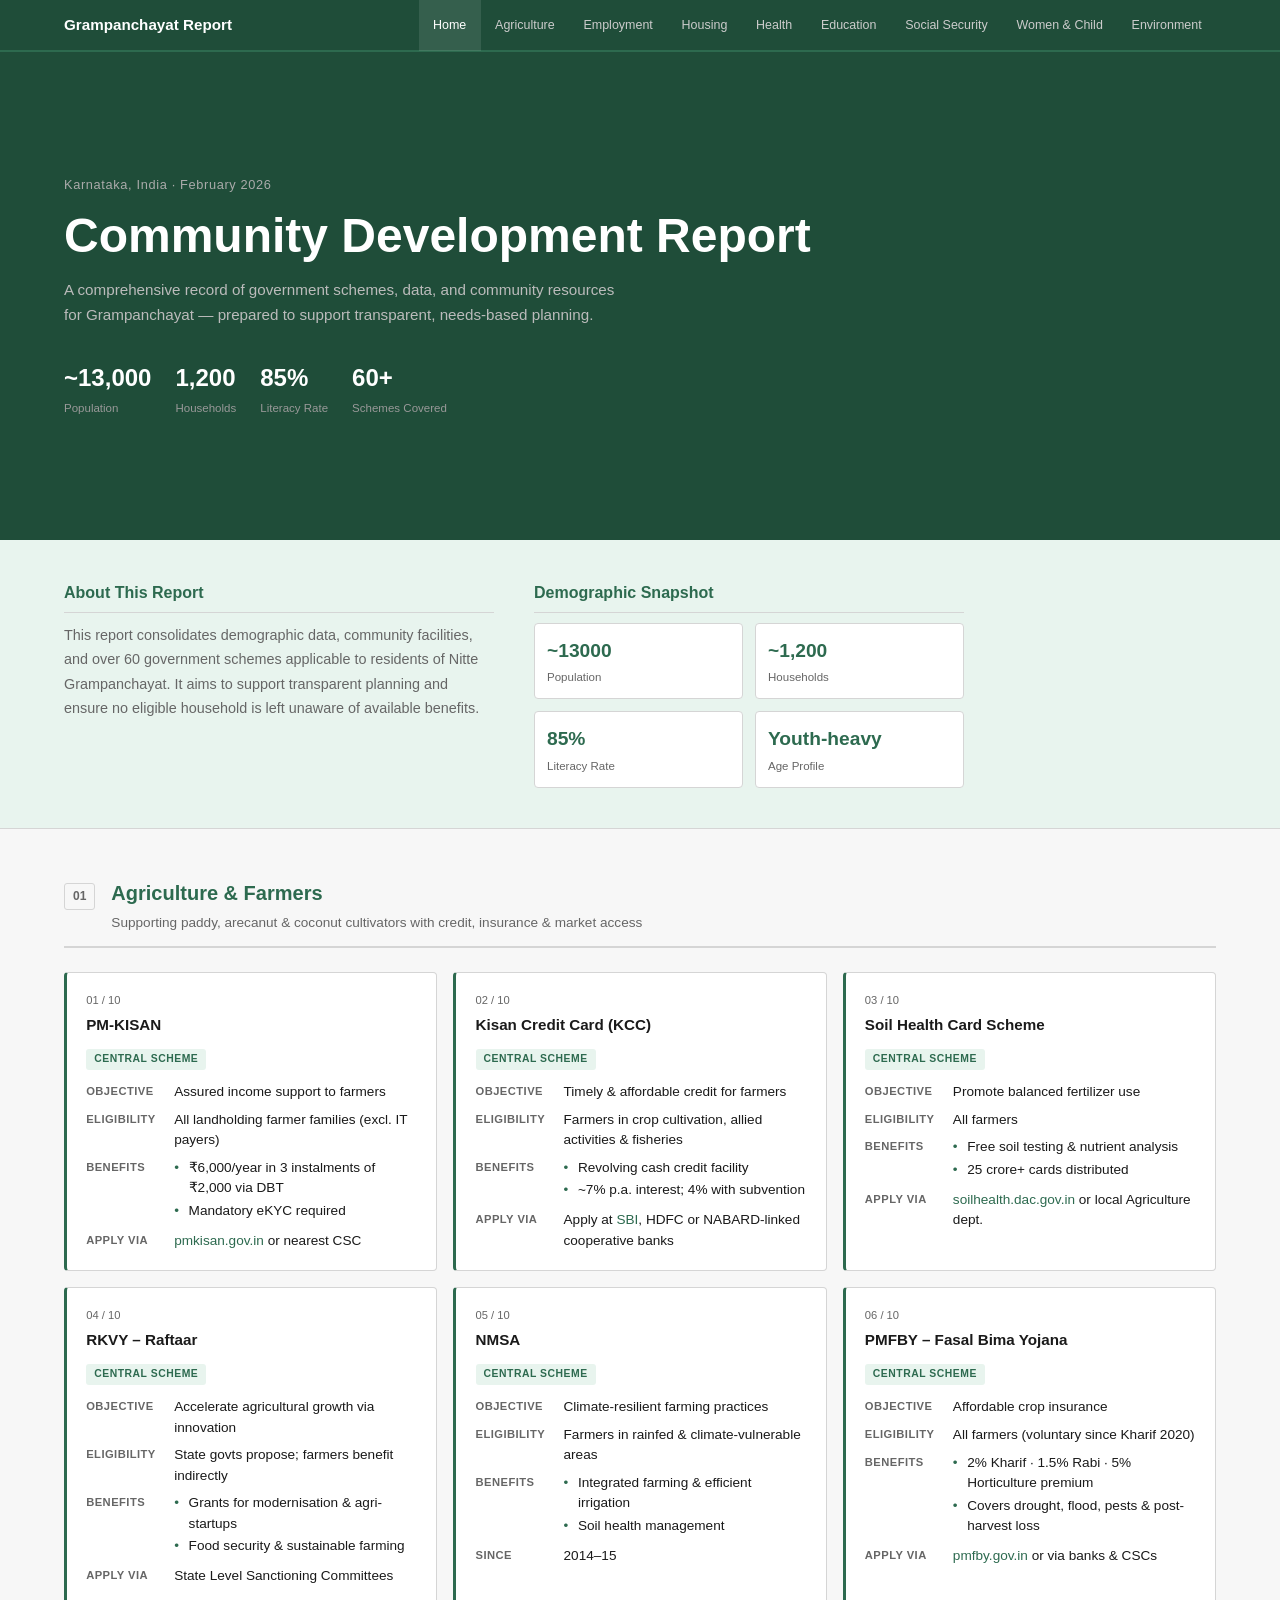
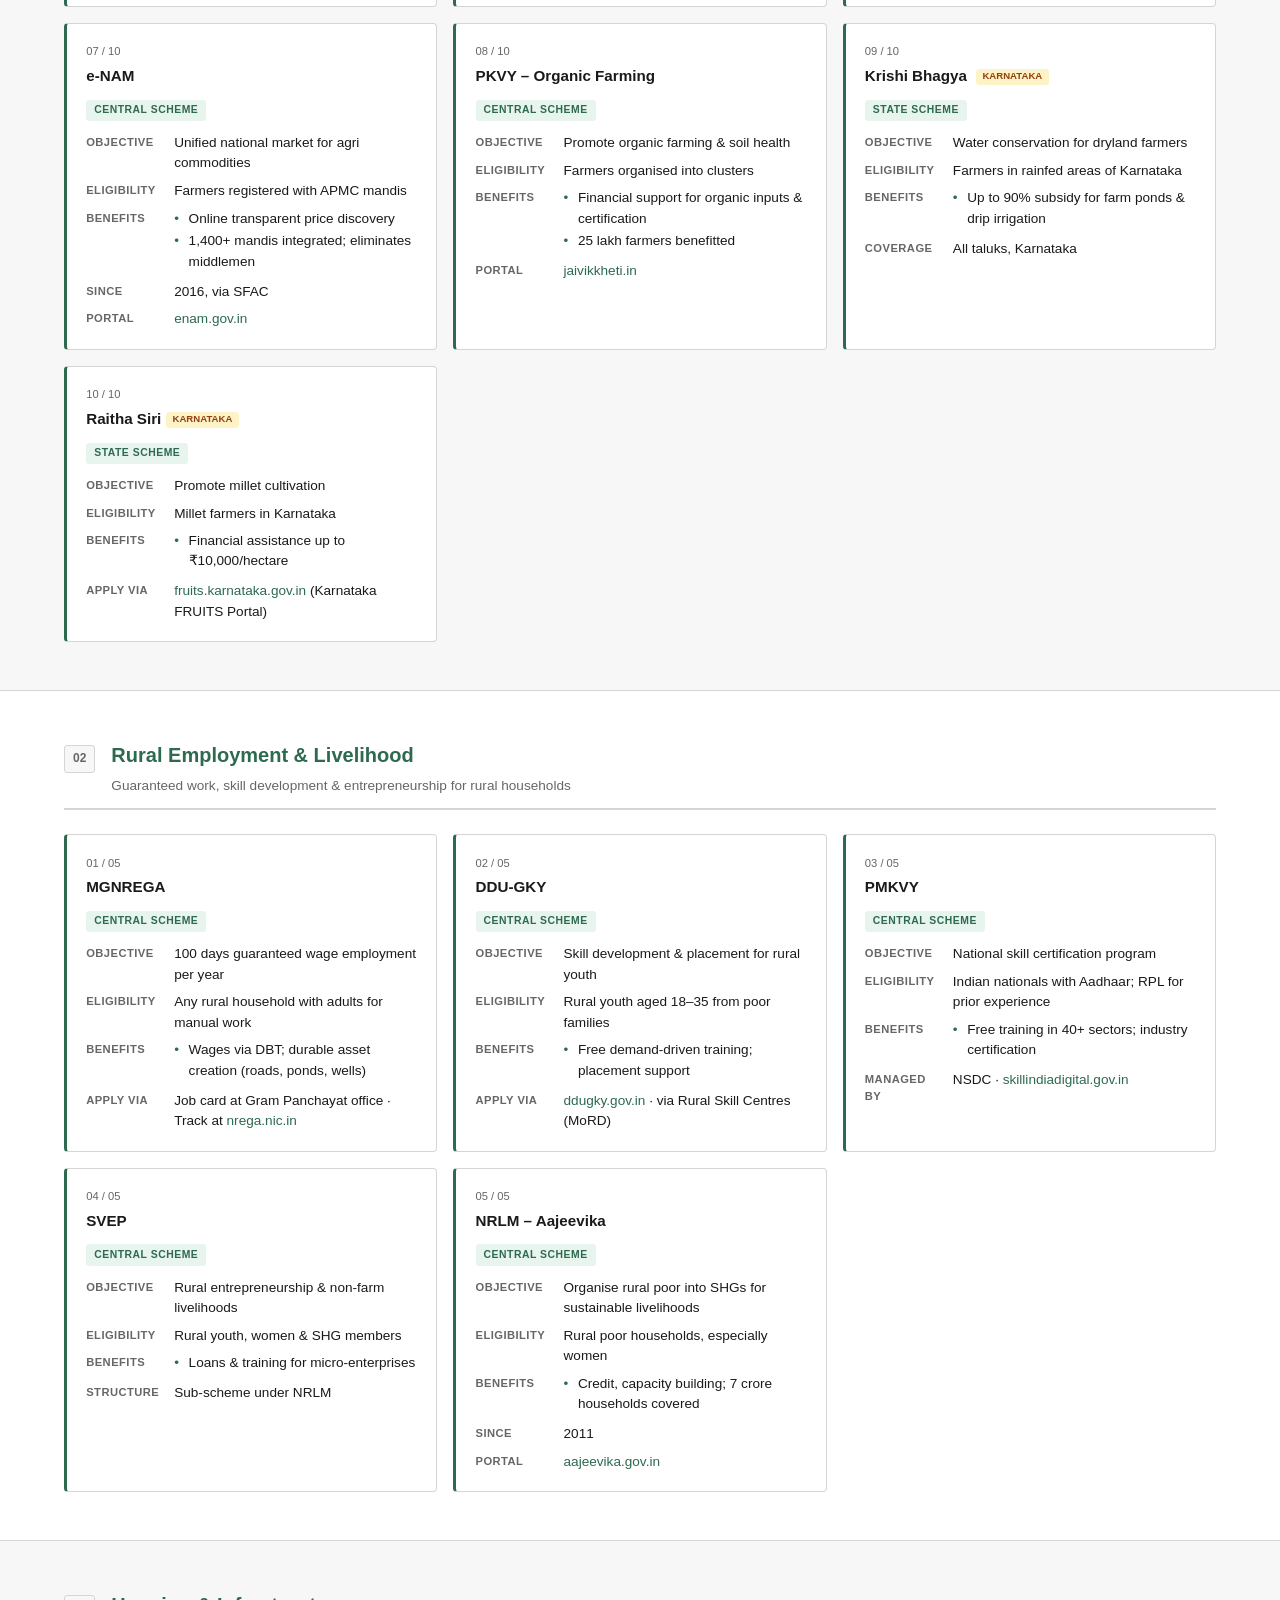
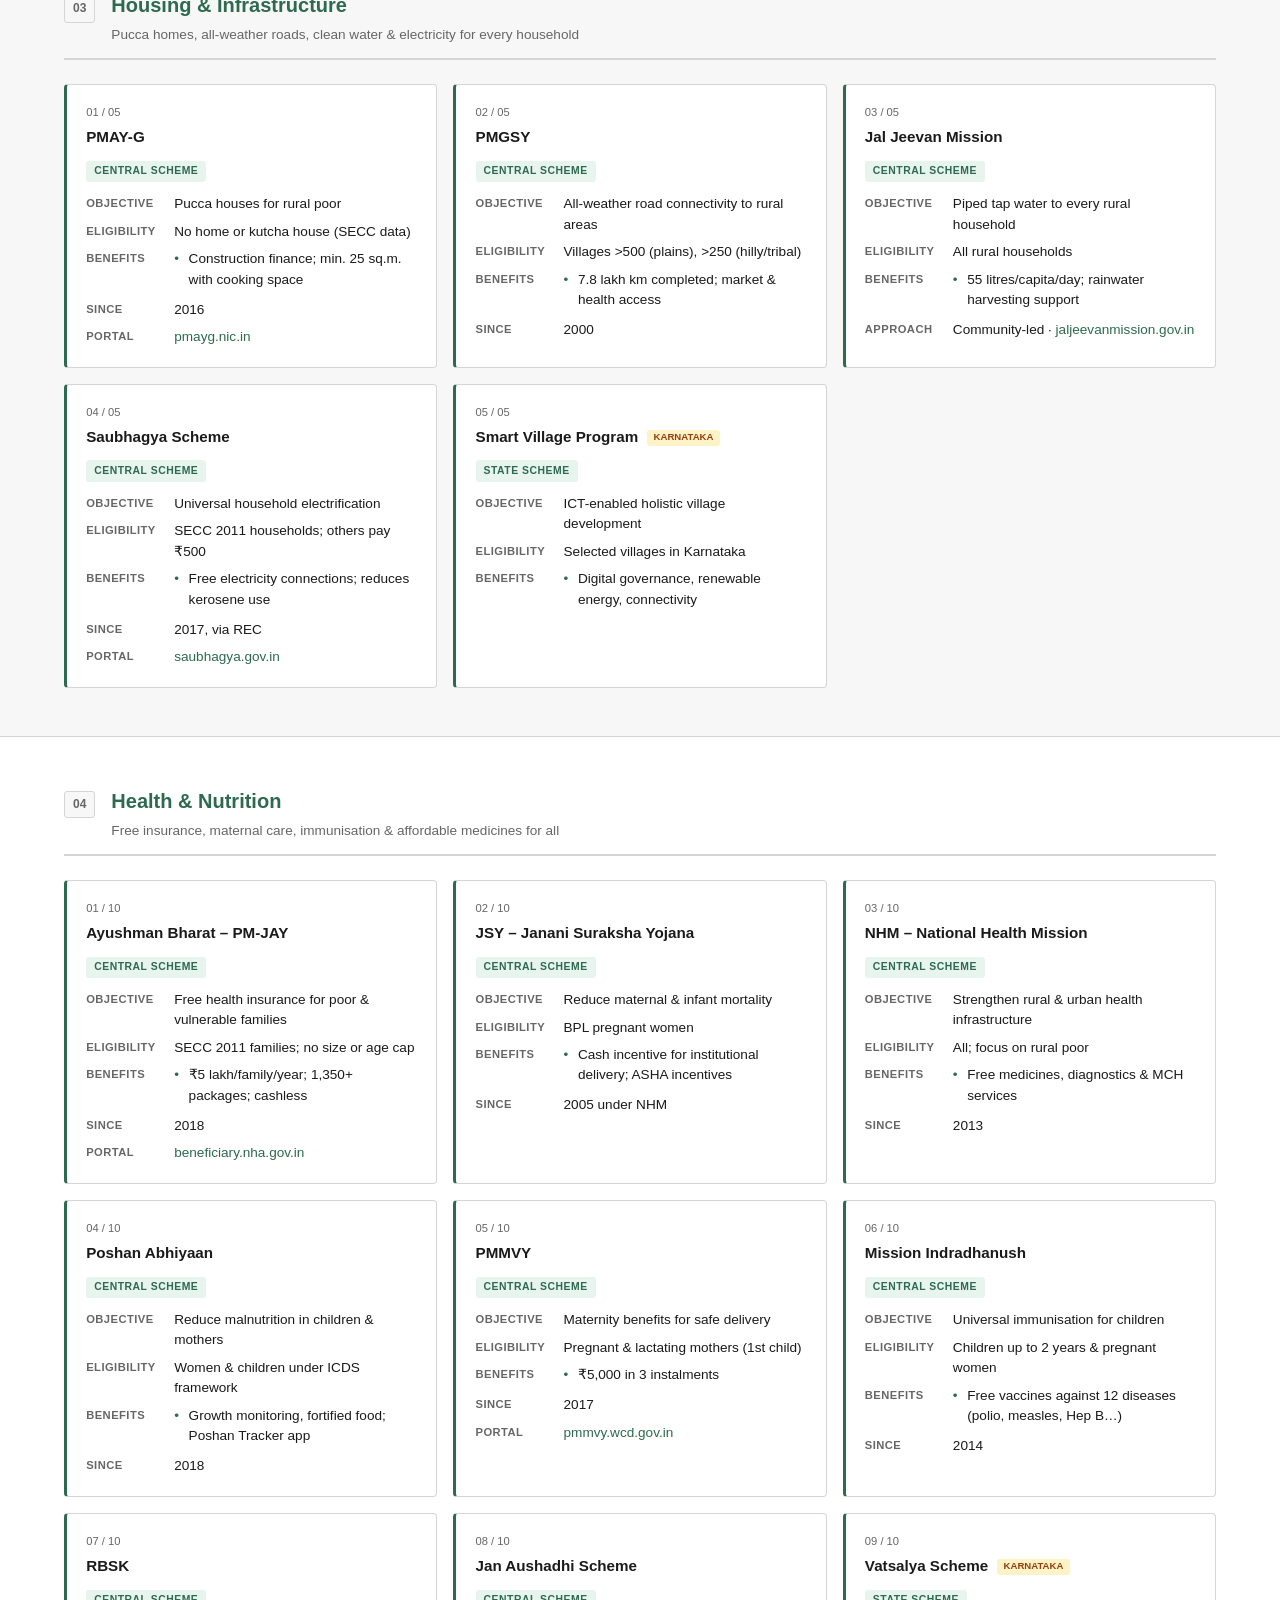
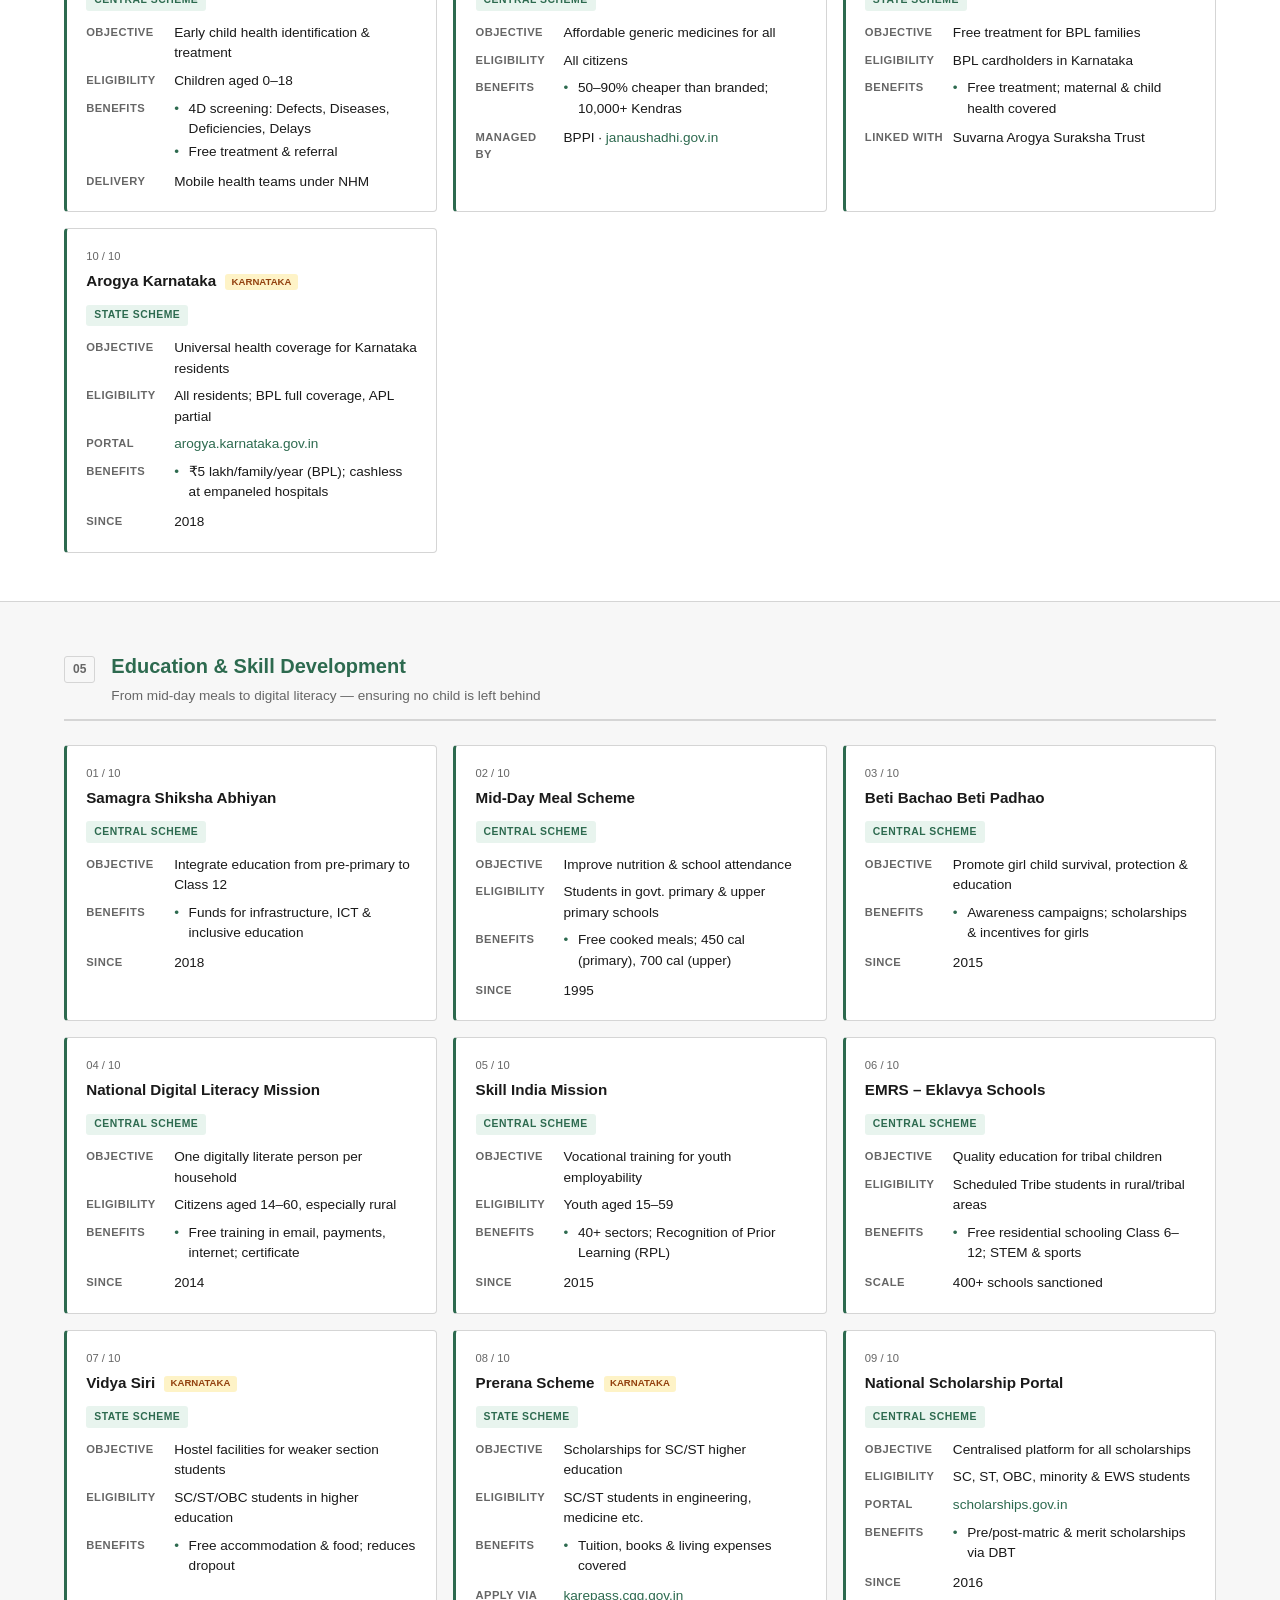
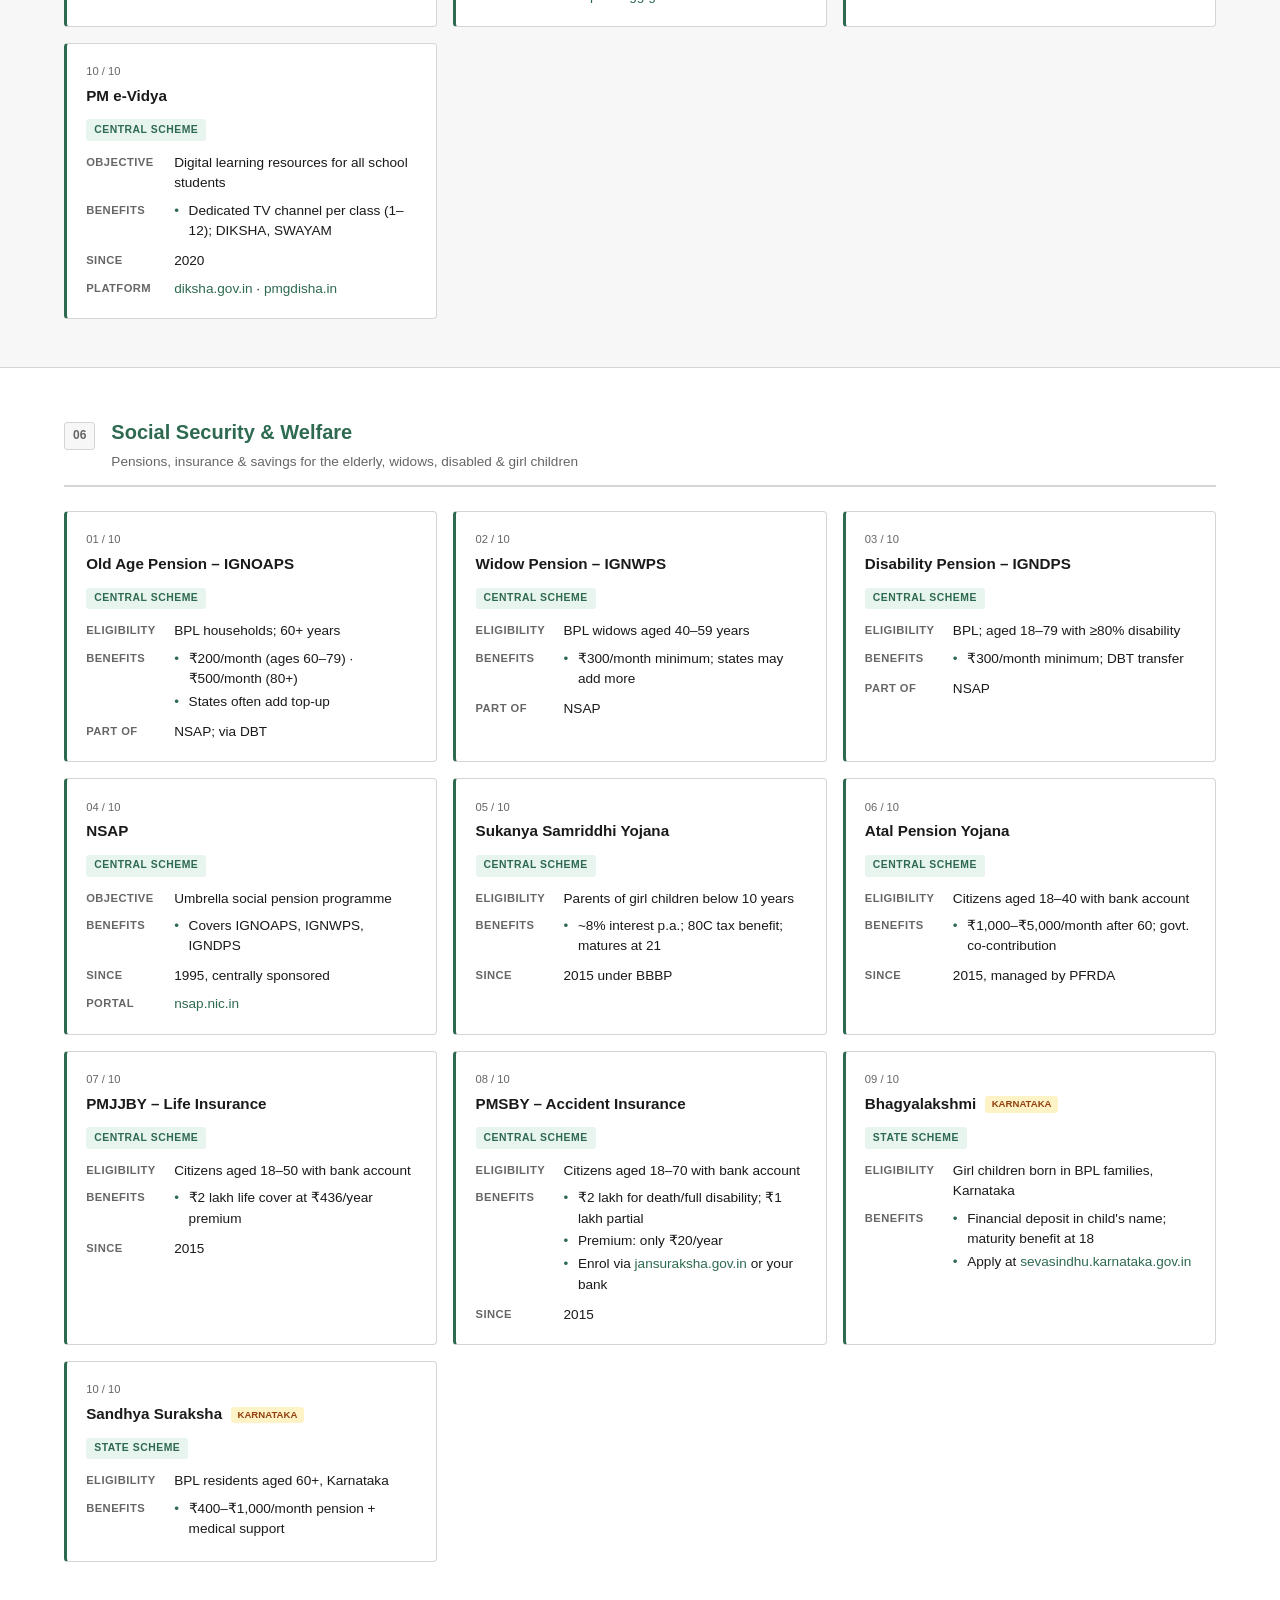
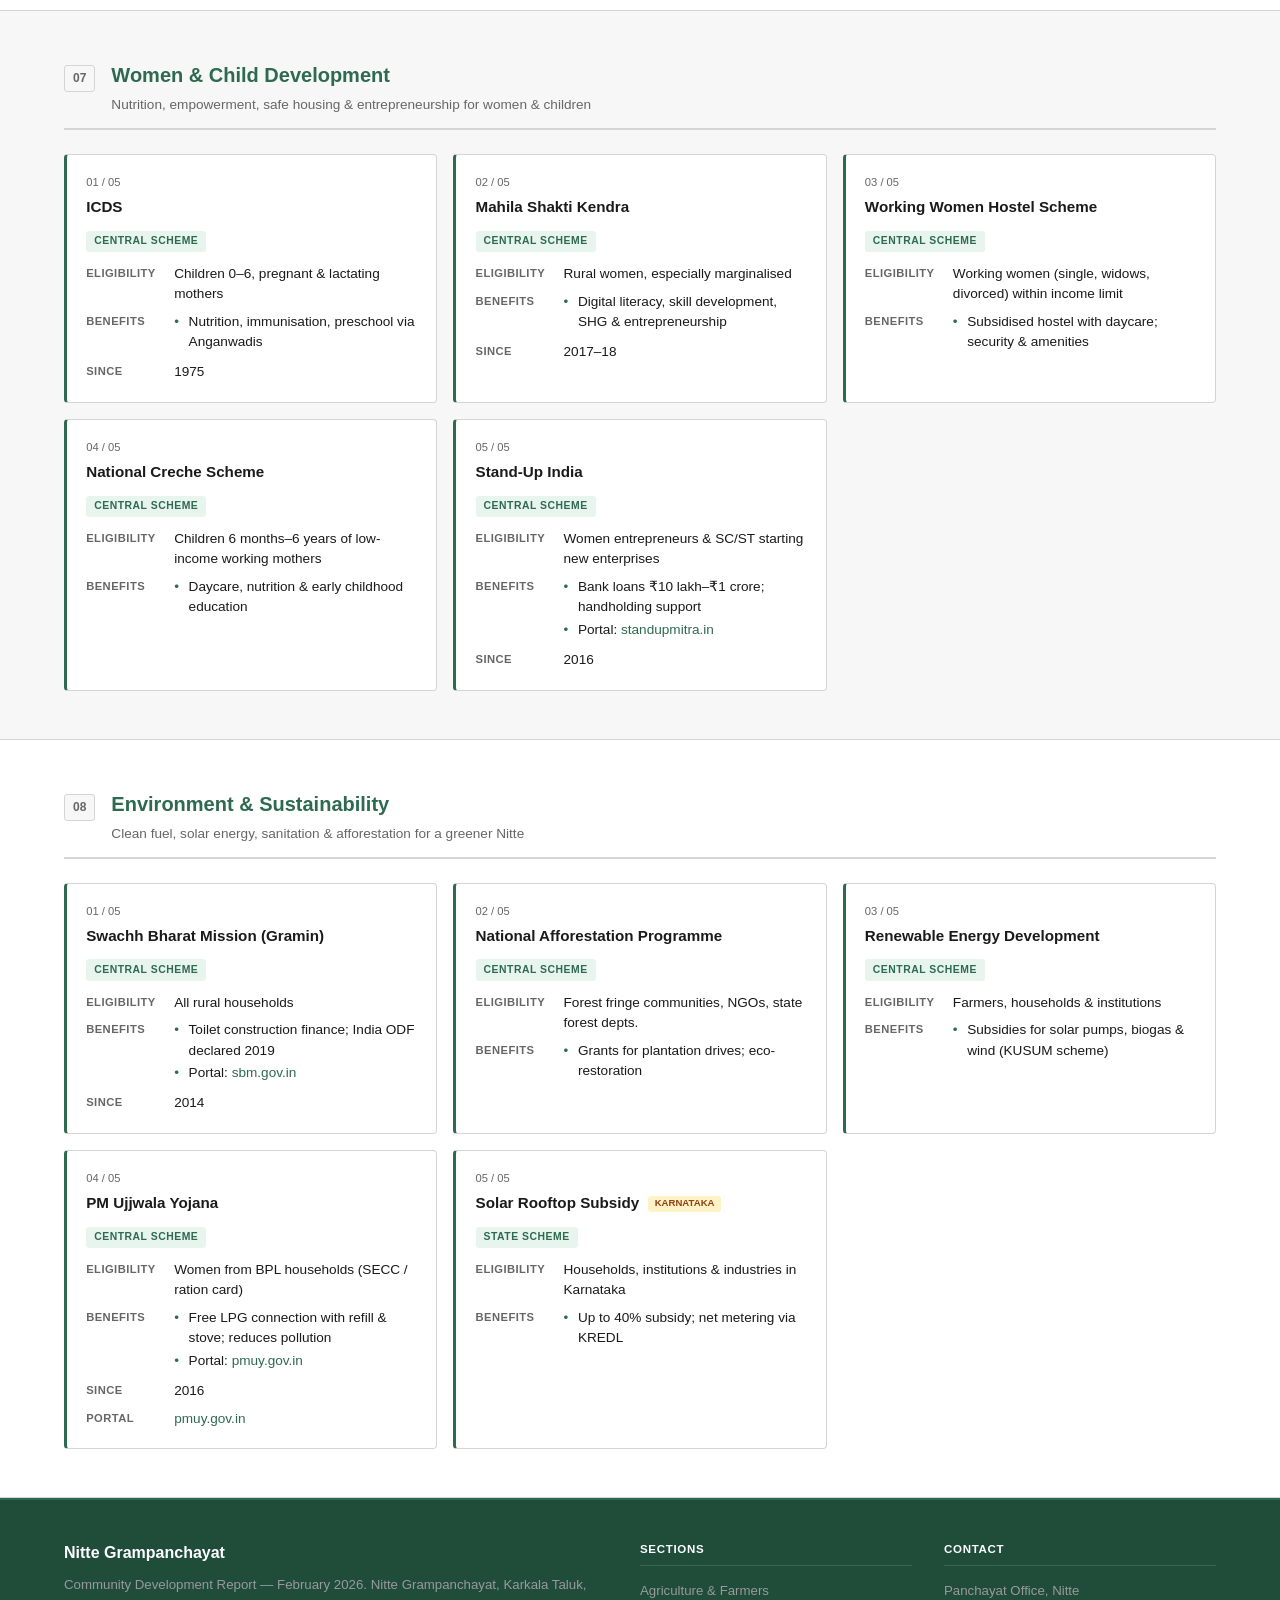
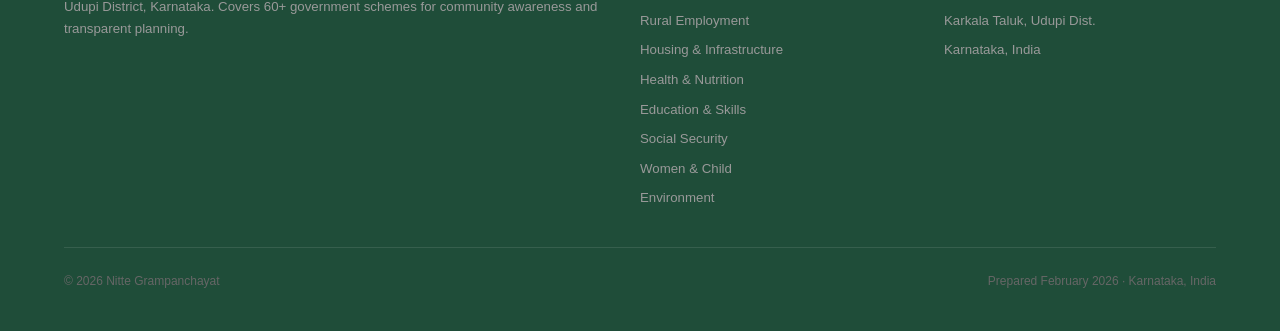
==== commit bba5e41a: "Update new index.html" ====
--- a/index.html
+++ b/index.html
@@ -187,7 +187,7 @@
 
     <div class="scheme-card">
       <div class="scheme-card-num">10 / 10</div>
-      <h3>Raitha Siri <span class="state-tag">Karnataka</span></h3>
+      <h3>Raitha Siri<span class="state-tag">Karnataka</span></h3>
       <span class="badge">State Scheme</span>
       <div class="scheme-rows">
         <div class="scheme-row"><span class="lbl">Objective</span><span class="val">Promote millet cultivation</span></div>
